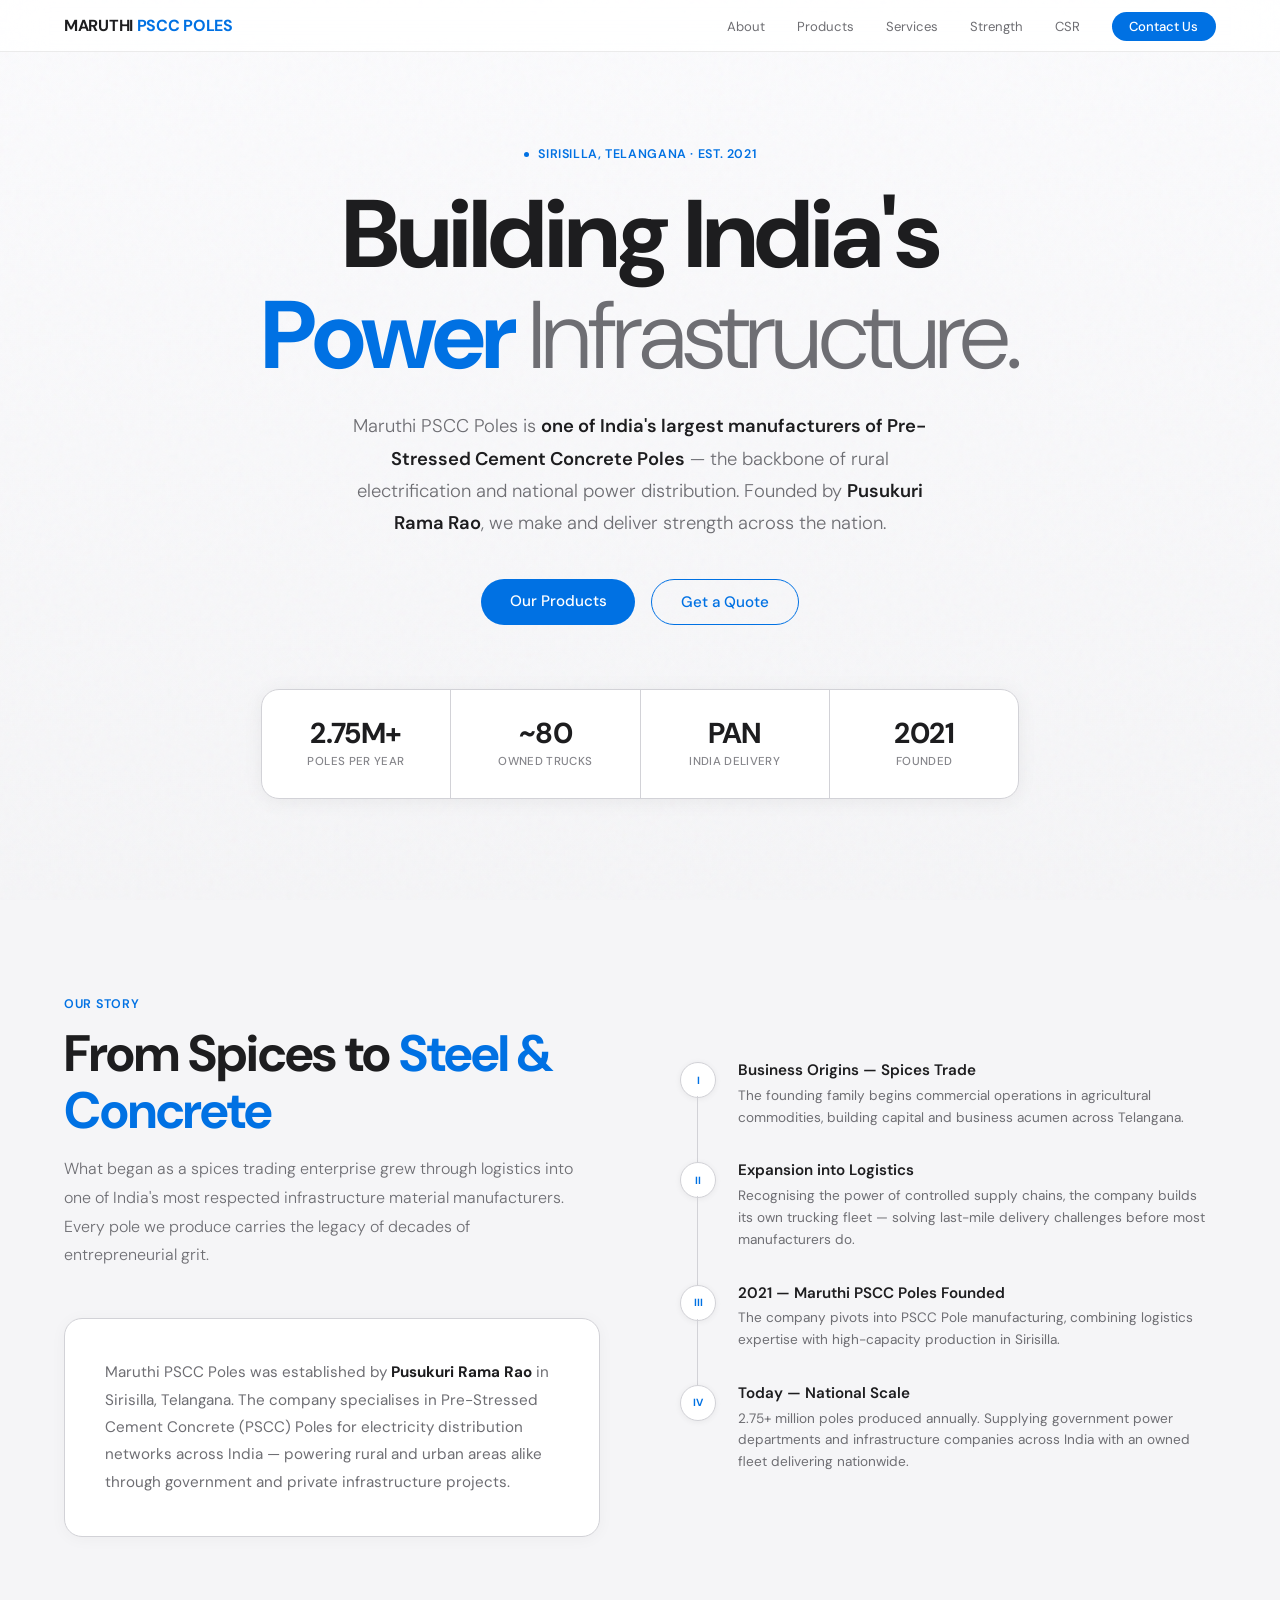
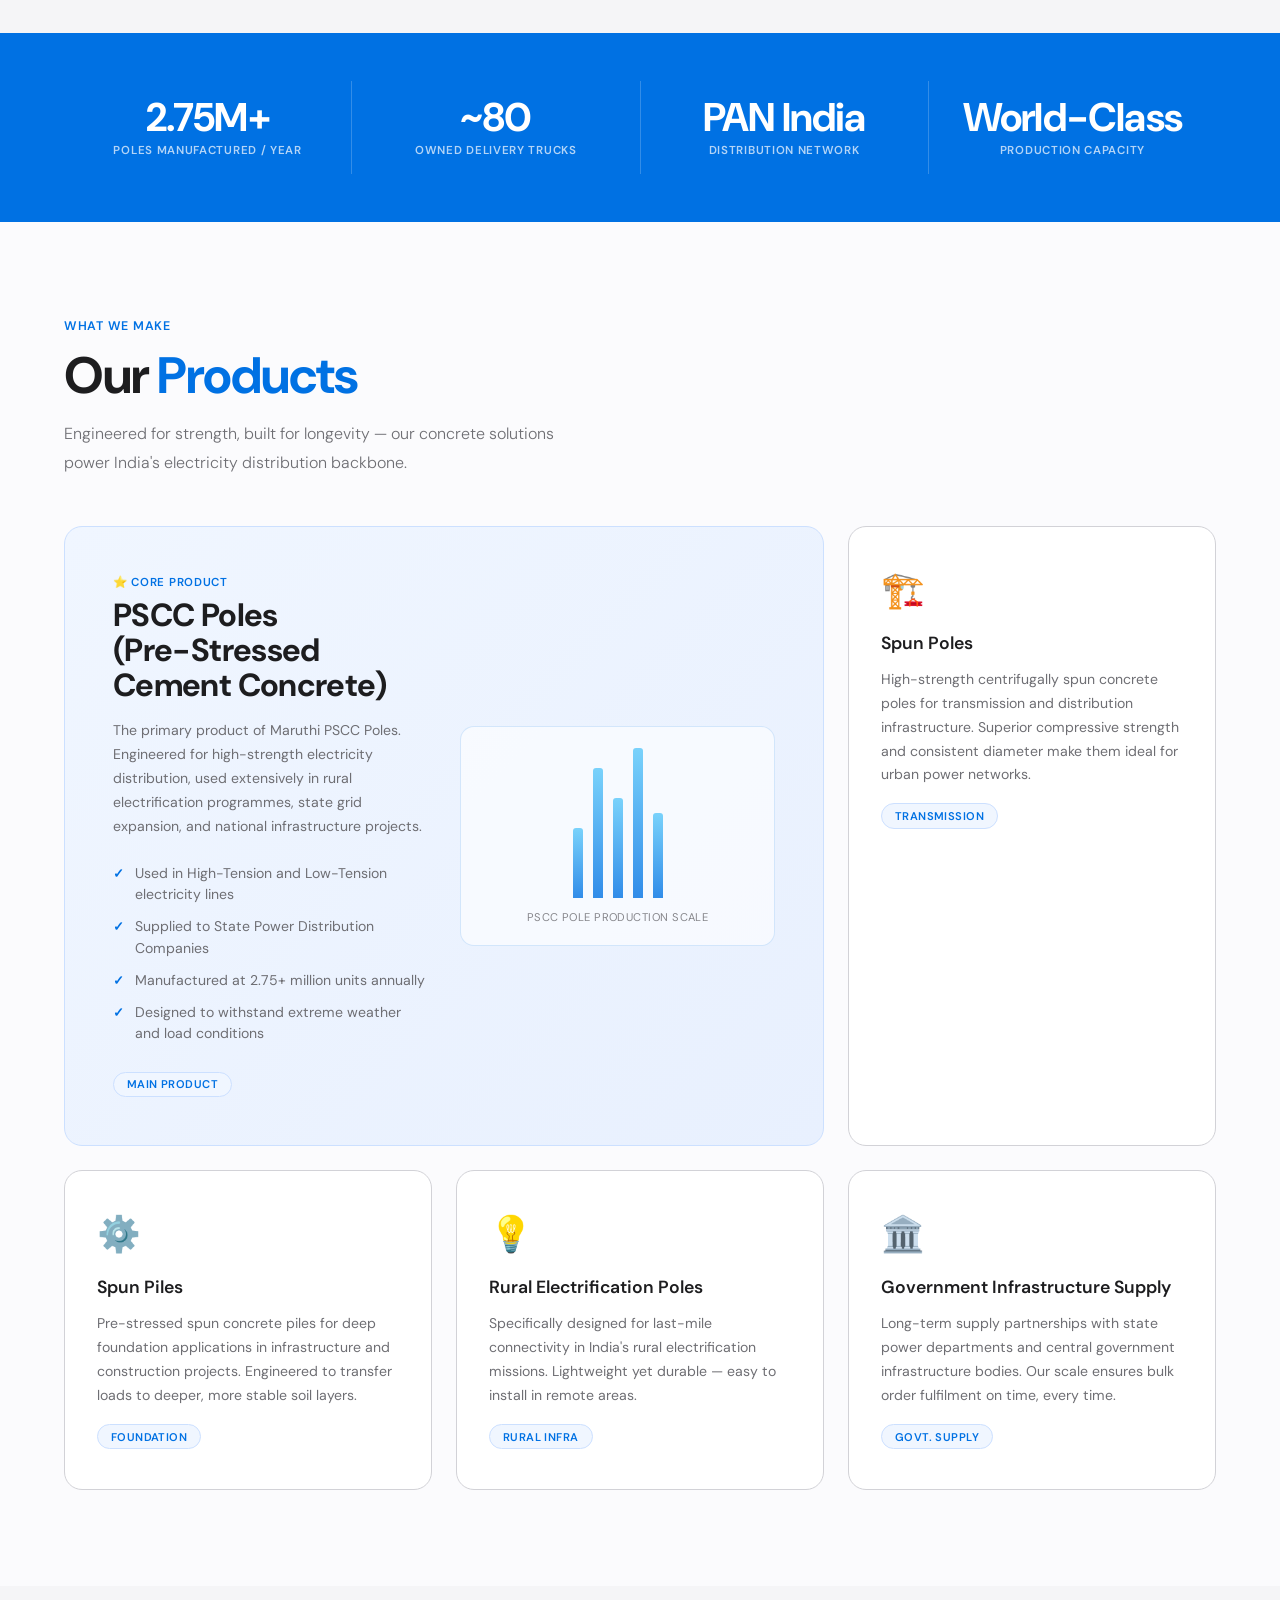
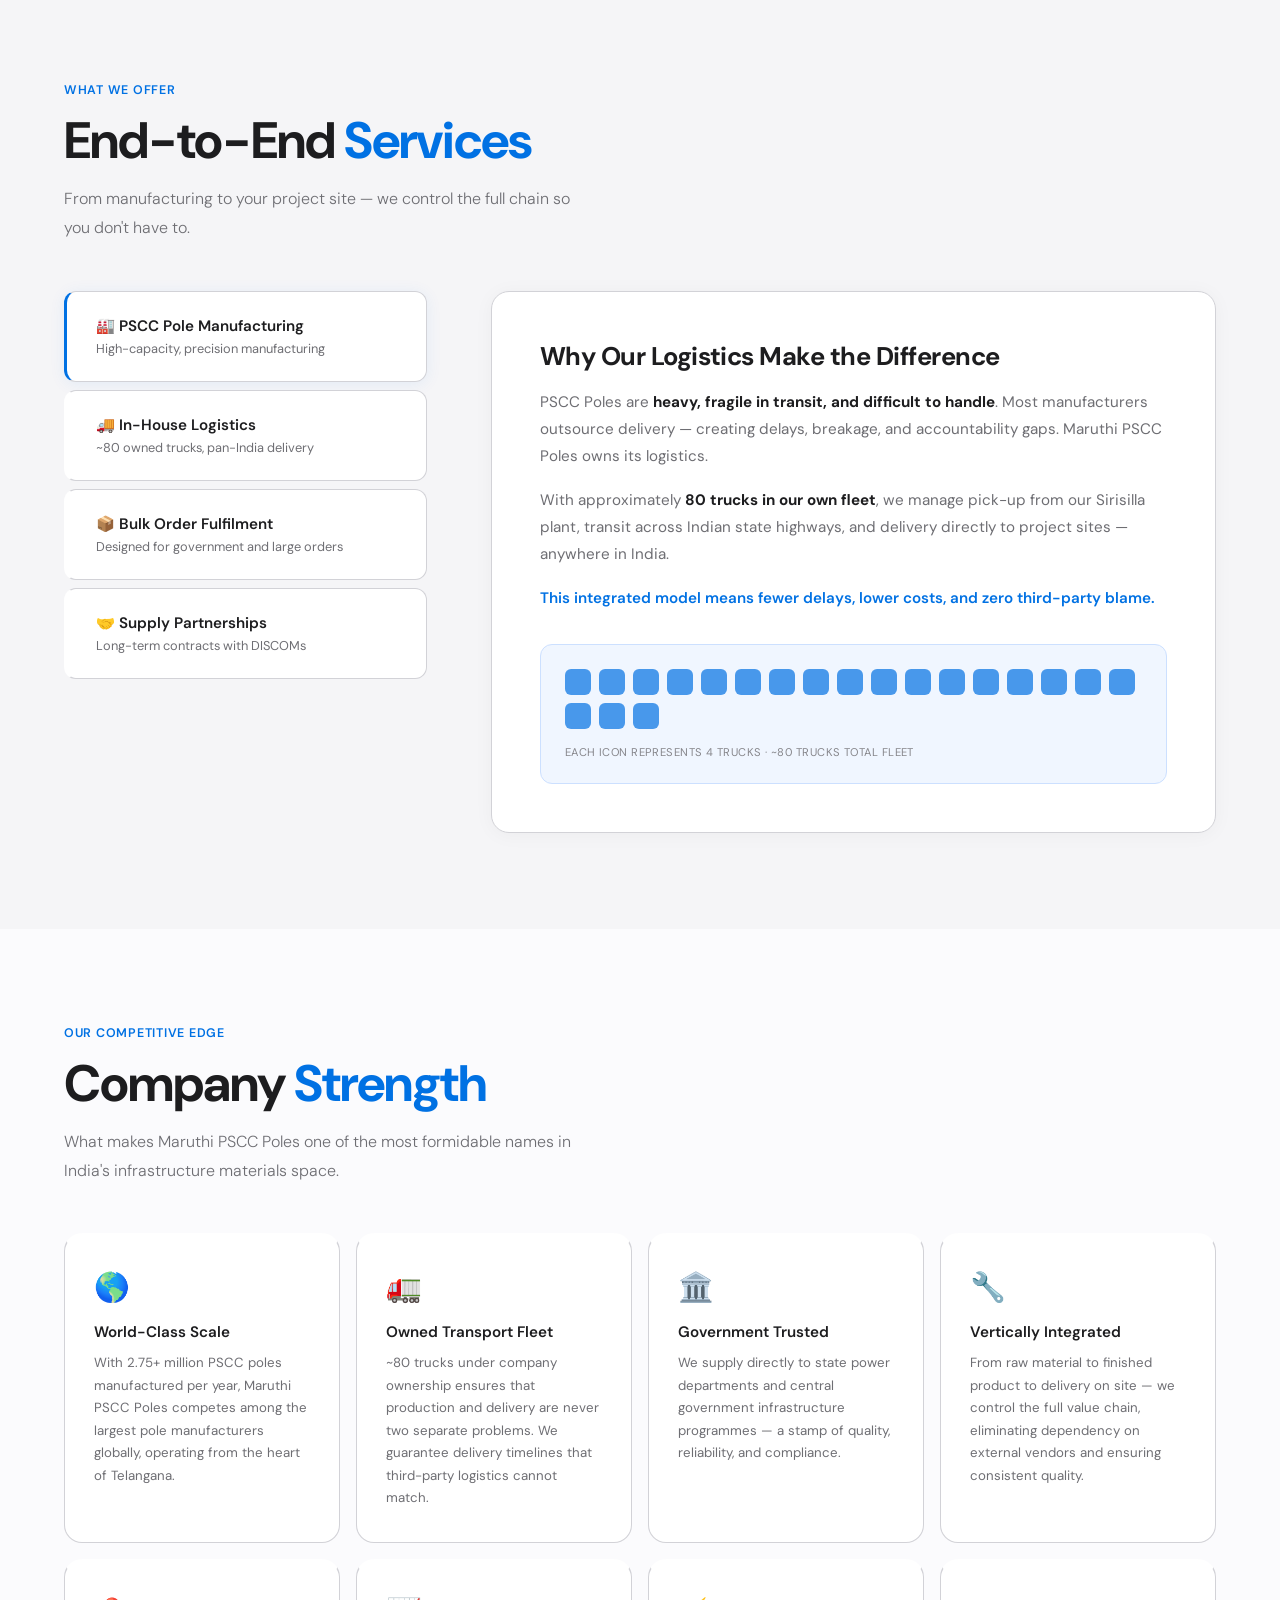
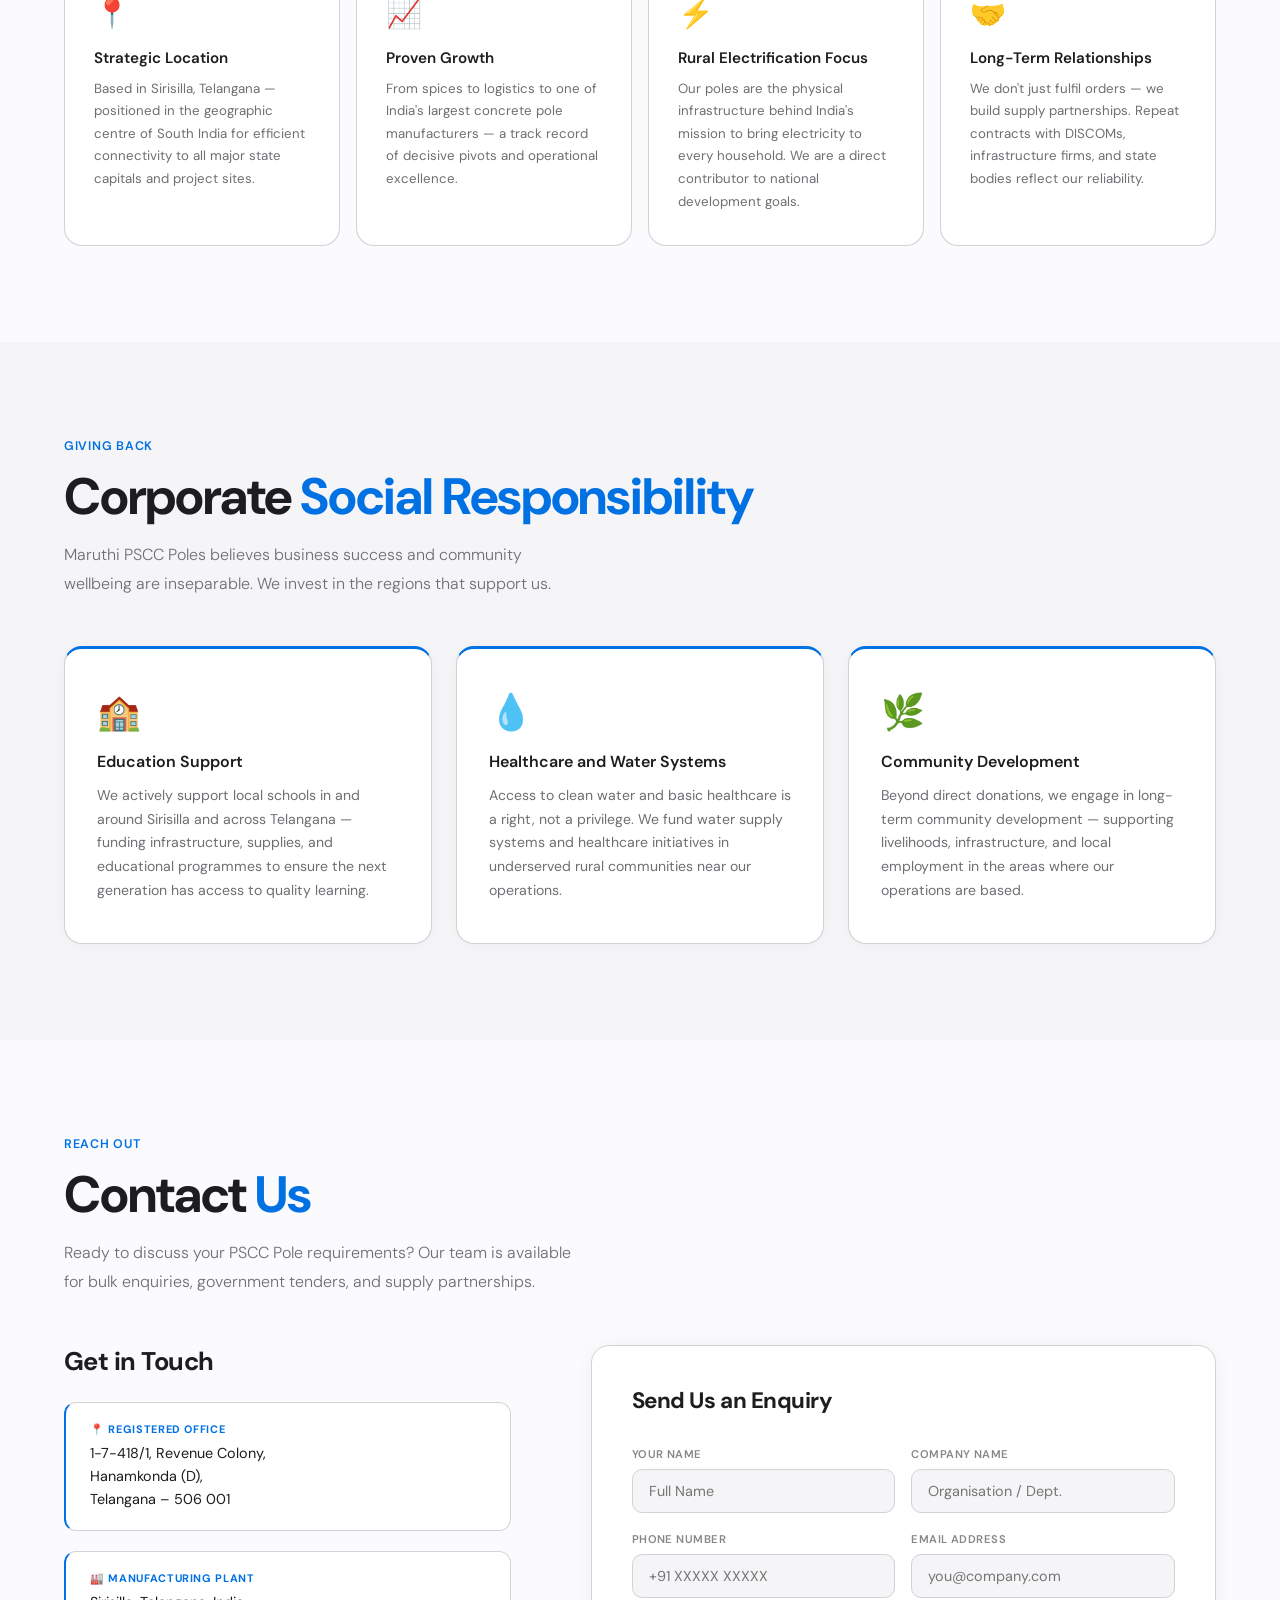
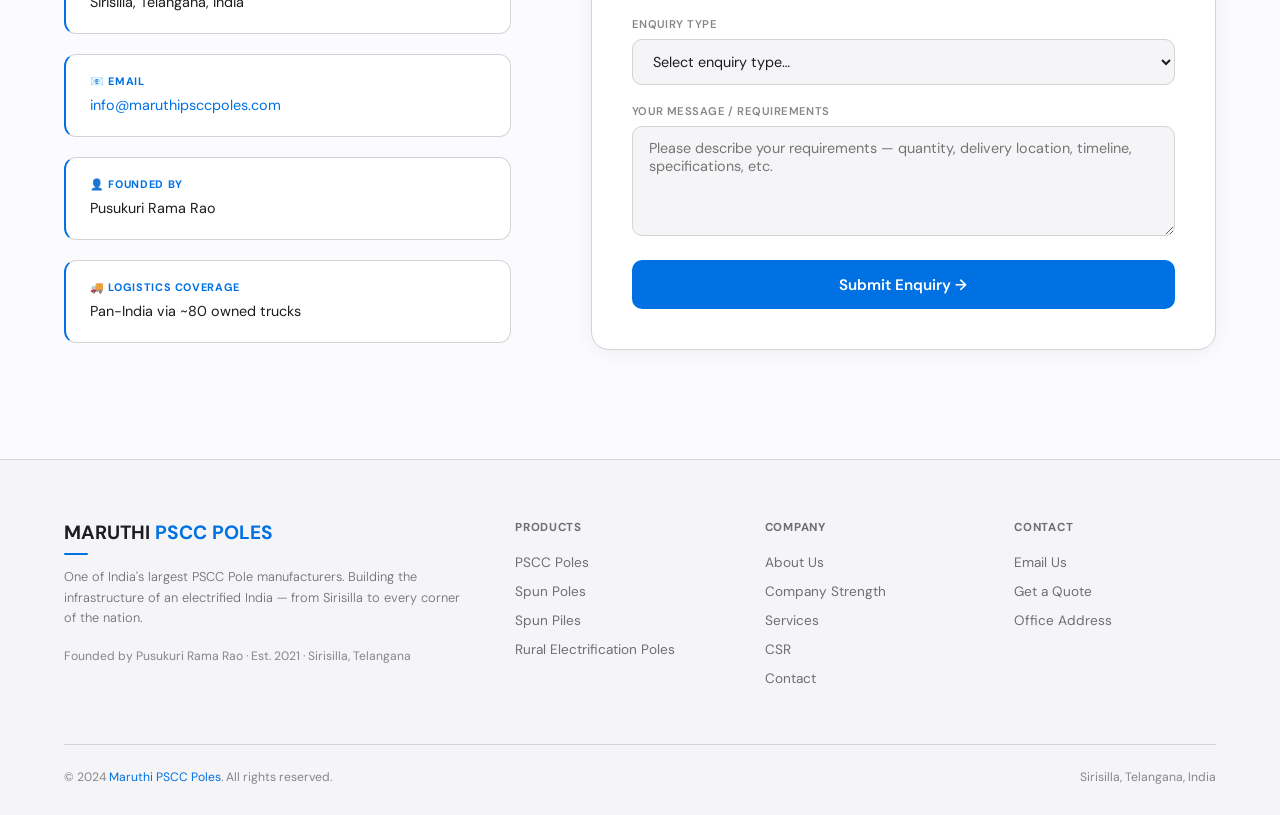
==== index.html @ 8fc7b89a "Update index.html" ====
<!DOCTYPE html>
<html lang="en">
<head>
  <meta charset="UTF-8"/>
  <meta name="viewport" content="width=device-width, initial-scale=1.0"/>
  <title>Maruthi PSCC Poles | Leading Manufacturers – Sirisilla, Telangana</title>
  <meta name="description" content="Maruthi PSCC Poles – One of India's largest PSCC Pole manufacturers. 2.75 million poles per year. Based in Sirisilla, Telangana. Founded by Pusukuri Rama Rao."/>
  <link href="https://fonts.googleapis.com/css2?family=SF+Pro+Display:wght@300;400;600;700&family=Nunito+Sans:wght@300;400;600;700;800&family=DM+Sans:wght@300;400;500;600;700&display=swap" rel="stylesheet"/>
  <style>
    *,*::before,*::after{box-sizing:border-box;margin:0;padding:0}
    html{scroll-behavior:smooth}
    :root{
      --blue:#0071e3;
      --blue-hover:#0077ed;
      --dark:#1d1d1f;
      --mid:#6e6e73;
      --light-mid:#86868b;
      --bg:#ffffff;
      --bg2:#f5f5f7;
      --bg3:#fbfbfd;
      --border:#d2d2d7;
      --accent:#0071e3;
      --accent2:#06c;
      --text:#1d1d1f;
    }

    body{font-family:'DM Sans',sans-serif;background:var(--bg);color:var(--text);overflow-x:hidden;-webkit-font-smoothing:antialiased}
    ::-webkit-scrollbar{width:4px}
    ::-webkit-scrollbar-track{background:#f5f5f7}
    ::-webkit-scrollbar-thumb{background:#c7c7cc;border-radius:2px}

    /* NAV */
    nav.main-nav{
      position:fixed;top:0;left:0;right:0;z-index:1000;
      background:rgba(255,255,255,0.85);
      backdrop-filter:saturate(180%) blur(20px);
      -webkit-backdrop-filter:saturate(180%) blur(20px);
      border-bottom:1px solid rgba(0,0,0,0.08);
      padding:0 5%;display:flex;align-items:center;justify-content:space-between;height:52px;
    }
    .nav-logo{font-family:'DM Sans',sans-serif;font-size:1rem;font-weight:700;color:var(--dark);letter-spacing:-0.3px;text-decoration:none}
    .nav-logo span{color:var(--blue)}
    .nav-links{display:flex;gap:2rem;list-style:none}
    .nav-links a{color:var(--mid);text-decoration:none;font-size:0.82rem;font-weight:400;letter-spacing:0;transition:color 0.2s}
    .nav-links a:hover{color:var(--dark)}
    .nav-cta{background:var(--blue) !important;color:#fff !important;padding:0.4rem 1.1rem;border-radius:20px;font-weight:500 !important;transition:background 0.2s !important}
    .nav-cta:hover{background:var(--blue-hover) !important}
    .hamburger{display:none;flex-direction:column;gap:5px;cursor:pointer;background:none;border:none;padding:4px}
    .hamburger span{width:20px;height:1.5px;background:var(--dark);display:block;transition:0.3s}

    /* HERO */
    #hero{
      min-height:100vh;
      background:linear-gradient(180deg,#fbfbfd 0%,#f5f5f7 100%);
      display:flex;align-items:center;justify-content:center;
      text-align:center;
      position:relative;overflow:hidden;
      padding:120px 5% 80px;
    }
    .hero-noise{
      position:absolute;inset:0;
      background-image:url("data:image/svg+xml,%3Csvg viewBox='0 0 200 200' xmlns='http://www.w3.org/2000/svg'%3E%3Cfilter id='n'%3E%3CfeTurbulence type='fractalNoise' baseFrequency='0.75' numOctaves='4' stitchTiles='stitch'/%3E%3C/filter%3E%3Crect width='100%25' height='100%25' filter='url(%23n)' opacity='0.03'/%3E%3C/svg%3E");
      pointer-events:none;
    }
    .hero-content{position:relative;max-width:860px;margin:0 auto}
    .hero-eyebrow{
      font-size:0.78rem;font-weight:600;letter-spacing:0.05em;
      text-transform:uppercase;color:var(--blue);margin-bottom:1.4rem;
      display:inline-flex;align-items:center;gap:0.6rem;
      animation:fadeUp 0.7s ease both;
    }
    .hero-eyebrow-dot{width:5px;height:5px;background:var(--blue);border-radius:50%;display:inline-block}
    .hero-title{
      font-family:'DM Sans',sans-serif;
      font-size:clamp(2.8rem,8vw,6rem);
      font-weight:700;line-height:1.05;
      color:var(--dark);
      margin-bottom:1.5rem;
      letter-spacing:-0.03em;
      animation:fadeUp 0.7s 0.1s ease both;
    }
    .hero-title em{font-style:normal;color:var(--blue)}
    .hero-title .light{font-weight:300;color:var(--mid)}
    .hero-sub{
      font-size:1.15rem;font-weight:300;color:var(--mid);
      line-height:1.75;max-width:600px;margin:0 auto 2.5rem;
      animation:fadeUp 0.7s 0.2s ease both;
    }
    .hero-sub strong{color:var(--dark);font-weight:600}
    .hero-buttons{
      display:flex;gap:1rem;flex-wrap:wrap;justify-content:center;
      animation:fadeUp 0.7s 0.3s ease both;
    }
    .btn-primary{
      background:var(--blue);color:#fff;padding:0.75rem 1.8rem;
      font-family:'DM Sans',sans-serif;font-size:0.95rem;font-weight:500;
      text-decoration:none;border:none;cursor:pointer;
      border-radius:980px;transition:background 0.2s,transform 0.2s;
      display:inline-block;
    }
    .btn-primary:hover{background:var(--blue-hover);transform:translateY(-1px)}
    .btn-outline{
      background:transparent;color:var(--blue);padding:0.75rem 1.8rem;
      font-family:'DM Sans',sans-serif;font-size:0.95rem;font-weight:500;
      text-decoration:none;border:1px solid var(--blue);cursor:pointer;
      border-radius:980px;transition:all 0.2s;display:inline-block;
    }
    .btn-outline:hover{background:var(--blue);color:#fff;transform:translateY(-1px)}

    .hero-stats{
      margin-top:4rem;display:flex;gap:0;flex-wrap:wrap;justify-content:center;
      background:#fff;border:1px solid var(--border);border-radius:18px;
      overflow:hidden;
      animation:fadeUp 0.7s 0.4s ease both;
      box-shadow:0 2px 20px rgba(0,0,0,0.06);
    }
    .stat-item{flex:1;min-width:130px;padding:1.8rem 1.5rem;text-align:center;border-right:1px solid var(--border)}
    .stat-item:last-child{border-right:none}
    .stat-num{font-family:'DM Sans',sans-serif;font-size:1.8rem;font-weight:700;color:var(--dark);line-height:1;letter-spacing:-0.02em}
    .stat-label{font-size:0.72rem;font-weight:500;letter-spacing:0.03em;text-transform:uppercase;color:var(--light-mid);margin-top:0.4rem}
    @keyframes fadeUp{from{opacity:0;transform:translateY(24px)}to{opacity:1;transform:translateY(0)}}

    /* SECTIONS */
    .site-section{padding:96px 5%}
    .section-eyebrow{
      font-size:0.78rem;font-weight:600;letter-spacing:0.06em;
      text-transform:uppercase;color:var(--blue);margin-bottom:0.9rem;
    }
    .section-title{
      font-family:'DM Sans',sans-serif;
      font-size:clamp(2rem,4.5vw,3.2rem);
      font-weight:700;color:var(--dark);line-height:1.1;
      margin-bottom:1rem;letter-spacing:-0.02em;
    }
    .section-title span{color:var(--blue)}
    .section-desc{font-size:1rem;color:var(--mid);font-weight:300;line-height:1.8;max-width:520px;margin-bottom:3rem}

    /* ABOUT */
    #about{background:var(--bg2)}
    .about-inner{display:grid;grid-template-columns:1fr 1fr;gap:5rem;align-items:center}
    .about-card{
      background:#fff;border:1px solid var(--border);
      padding:2.5rem;border-radius:18px;
      box-shadow:0 2px 16px rgba(0,0,0,0.04);
    }
    .about-card p{font-size:0.95rem;line-height:1.8;color:var(--mid)}
    .about-card p strong{color:var(--dark)}
    .timeline{margin-top:2rem}
    .timeline-item{display:flex;gap:1.4rem;margin-bottom:2rem;position:relative}
    .timeline-item:not(:last-child)::after{
      content:'';position:absolute;left:17px;top:36px;
      width:1px;height:calc(100% + 0.5rem);
      background:var(--border);
    }
    .tl-dot{
      width:36px;height:36px;min-width:36px;
      background:#fff;border:1.5px solid var(--border);
      border-radius:50%;display:flex;align-items:center;justify-content:center;
      font-size:0.65rem;font-weight:700;color:var(--blue);margin-top:2px;
      box-shadow:0 1px 6px rgba(0,0,0,0.06);
    }
    .tl-content h4{font-size:0.95rem;font-weight:600;color:var(--dark);margin-bottom:0.3rem}
    .tl-content p{font-size:0.85rem;color:var(--mid);line-height:1.6}

    /* SCALE STRIP */
    .scale-strip{
      background:var(--blue);padding:48px 5%;
      display:flex;flex-wrap:wrap;
    }
    .scale-item{flex:1;text-align:center;padding:1rem;border-right:1px solid rgba(255,255,255,0.2);min-width:150px}
    .scale-item:last-child{border-right:none}
    .scale-num{font-family:'DM Sans',sans-serif;font-size:2.5rem;font-weight:700;color:#fff;line-height:1;letter-spacing:-0.02em}
    .scale-label{font-size:0.72rem;font-weight:600;letter-spacing:0.06em;text-transform:uppercase;color:rgba(255,255,255,0.7);margin-top:0.35rem}

    /* PRODUCTS */
    #products{background:var(--bg3)}
    .products-grid{
      display:grid;grid-template-columns:repeat(3,1fr);
      gap:1.5rem;
    }
    .product-card{
      background:#fff;padding:2.5rem 2rem;
      border:1px solid var(--border);border-radius:18px;
      transition:box-shadow 0.3s,transform 0.3s;
      position:relative;overflow:hidden;
    }
    .product-card:hover{
      box-shadow:0 8px 40px rgba(0,0,0,0.1);
      transform:translateY(-3px);
    }
    .product-icon{font-size:2.2rem;margin-bottom:1.2rem}
    .product-card h3{
      font-size:1.1rem;font-weight:600;color:var(--dark);
      margin-bottom:0.8rem;line-height:1.3;
    }
    .product-card p{font-size:0.88rem;color:var(--mid);line-height:1.7}
    .product-tag{
      display:inline-block;margin-top:1rem;
      background:#f0f6ff;color:var(--blue);
      font-size:0.7rem;font-weight:600;letter-spacing:0.04em;
      text-transform:uppercase;padding:0.3rem 0.8rem;
      border-radius:20px;border:1px solid #cce0ff;
    }
    .product-featured{
      grid-column:span 2;
      background:linear-gradient(135deg,#f0f6ff 0%,#e8f0fe 100%);
      border:1px solid #cce0ff;
      display:grid;grid-template-columns:1fr 1fr;
      gap:2rem;align-items:center;padding:3rem;
      border-radius:18px;
    }
    .product-featured-label{
      font-size:0.72rem;font-weight:600;letter-spacing:0.06em;
      color:var(--blue);text-transform:uppercase;margin-bottom:0.5rem;
    }
    .product-featured h3{
      font-family:'DM Sans',sans-serif;font-size:2rem;font-weight:700;
      color:var(--dark);line-height:1.1;margin-bottom:1rem;letter-spacing:-0.02em;
    }
    .product-specs{list-style:none;margin-top:1.5rem}
    .product-specs li{
      display:flex;align-items:flex-start;gap:0.7rem;
      font-size:0.88rem;color:var(--mid);margin-bottom:0.7rem;line-height:1.5;
    }
    .product-specs li::before{
      content:'✓';color:var(--blue);font-size:0.8rem;
      font-weight:700;margin-top:1px;flex-shrink:0;
    }
    .featured-visual{
      background:rgba(255,255,255,0.6);
      border:1px solid rgba(0,113,227,0.15);
      border-radius:14px;
      height:220px;
      display:flex;flex-direction:column;
      align-items:center;justify-content:center;gap:0.8rem;
    }
    .pole-visual{display:flex;gap:10px;align-items:flex-end}
    .pole-bar{
      background:linear-gradient(to top,var(--blue),#5ac8fa);
      width:10px;border-radius:3px 3px 0 0;opacity:0.8;
    }
    .pole-bar:nth-child(1){height:70px}
    .pole-bar:nth-child(2){height:130px}
    .pole-bar:nth-child(3){height:100px}
    .pole-bar:nth-child(4){height:150px}
    .pole-bar:nth-child(5){height:85px}
    .featured-visual span{font-size:0.7rem;color:var(--light-mid);letter-spacing:0.04em;text-transform:uppercase}

    /* SERVICES */
    #services{background:var(--bg2)}
    .services-layout{display:grid;grid-template-columns:1fr 2fr;gap:4rem;align-items:start}
    .services-list{display:flex;flex-direction:column;gap:0.5rem}
    .service-item{
      background:#fff;padding:1.5rem 1.8rem;
      border:1px solid var(--border);border-radius:12px;
      border-left:3px solid transparent;transition:all 0.2s;cursor:default;
    }
    .service-item:hover,.service-item.active-svc{
      border-left-color:var(--blue);
      box-shadow:0 2px 16px rgba(0,113,227,0.08);
    }
    .service-item h4{font-size:0.95rem;font-weight:600;color:var(--dark);margin-bottom:0.25rem}
    .service-item p{font-size:0.8rem;color:var(--mid)}
    .service-detail{
      background:#fff;padding:3rem;
      border:1px solid var(--border);border-radius:18px;
      box-shadow:0 2px 20px rgba(0,0,0,0.04);
    }
    .service-detail h3{
      font-family:'DM Sans',sans-serif;font-size:1.6rem;font-weight:700;
      color:var(--dark);margin-bottom:1rem;letter-spacing:-0.02em;
    }
    .service-detail p{color:var(--mid);line-height:1.8;margin-bottom:1rem;font-size:0.95rem}
    .service-detail p strong{color:var(--dark)}
    .service-detail .highlight{color:var(--blue);font-weight:600}
    .trucks-visual{
      margin-top:2rem;
      background:#f0f6ff;
      border:1px solid #cce0ff;border-radius:12px;
      padding:1.5rem;display:flex;flex-wrap:wrap;gap:8px;
    }
    .truck-dot{
      width:26px;height:26px;
      background:var(--blue);border-radius:6px;opacity:0.7;
    }
    .trucks-caption{
      width:100%;font-size:0.7rem;color:var(--light-mid);
      letter-spacing:0.04em;text-transform:uppercase;margin-top:0.5rem;
    }

    /* STRENGTH */
    #strength{background:var(--bg3)}
    .strength-grid{display:grid;grid-template-columns:repeat(4,1fr);gap:1rem}
    .strength-card{
      background:#fff;padding:2rem 1.8rem;
      border:1px solid var(--border);border-radius:18px;
      border-top:3px solid transparent;
      transition:border-top-color 0.3s,box-shadow 0.3s,transform 0.3s;
    }
    .strength-card:hover{
      border-top-color:var(--blue);
      box-shadow:0 6px 30px rgba(0,0,0,0.08);
      transform:translateY(-3px);
    }
    .strength-card .s-icon{font-size:1.8rem;margin-bottom:1rem}
    .strength-card h4{font-size:0.95rem;font-weight:600;color:var(--dark);margin-bottom:0.6rem}
    .strength-card p{font-size:0.83rem;color:var(--mid);line-height:1.7}

    /* CSR */
    #csr{background:var(--bg2)}
    .csr-grid{display:grid;grid-template-columns:repeat(3,1fr);gap:1.5rem;margin-top:1rem}
    .csr-card{
      background:#fff;padding:2.5rem 2rem;
      border:1px solid var(--border);border-radius:18px;
      border-top:3px solid var(--blue);
      box-shadow:0 1px 12px rgba(0,0,0,0.04);
    }
    .csr-icon{font-size:2.2rem;margin-bottom:1rem}
    .csr-card h4{font-size:1rem;font-weight:600;color:var(--dark);margin-bottom:0.7rem}
    .csr-card p{font-size:0.88rem;color:var(--mid);line-height:1.7}

    /* CONTACT */
    #contact{background:var(--bg3)}
    .contact-inner{display:grid;grid-template-columns:1fr 1.4fr;gap:5rem;align-items:start}
    .contact-info h3{
      font-family:'DM Sans',sans-serif;font-size:1.6rem;font-weight:700;
      color:var(--dark);margin-bottom:1.5rem;letter-spacing:-0.02em;
    }
    .contact-block{
      margin-bottom:1.2rem;padding:1.2rem 1.5rem;
      background:#fff;border:1px solid var(--border);border-radius:12px;
      border-left:2px solid var(--blue);
    }
    .contact-block label{
      font-size:0.68rem;font-weight:700;letter-spacing:0.06em;
      text-transform:uppercase;color:var(--blue);display:block;margin-bottom:0.4rem;
    }
    .contact-block p{font-size:0.9rem;color:var(--dark);line-height:1.6}
    .contact-block a{color:var(--blue);text-decoration:none}
    .contact-block a:hover{text-decoration:underline}
    .contact-form{
      background:#fff;padding:2.5rem;
      border:1px solid var(--border);border-radius:18px;
      box-shadow:0 2px 20px rgba(0,0,0,0.05);
    }
    .contact-form h3{
      font-family:'DM Sans',sans-serif;font-size:1.4rem;font-weight:700;
      color:var(--dark);margin-bottom:2rem;letter-spacing:-0.02em;
    }
    .form-group{margin-bottom:1.2rem}
    .form-group label{
      display:block;font-size:0.7rem;font-weight:600;
      letter-spacing:0.04em;text-transform:uppercase;
      color:var(--light-mid);margin-bottom:0.5rem;
    }
    .form-group input,.form-group textarea,.form-group select{
      width:100%;background:#f5f5f7;border:1px solid var(--border);
      color:var(--dark);padding:0.75rem 1rem;
      font-family:'DM Sans',sans-serif;font-size:0.9rem;
      outline:none;transition:border-color 0.2s,box-shadow 0.2s;
      border-radius:10px;
    }
    .form-group input:focus,.form-group textarea:focus,.form-group select:focus{
      border-color:var(--blue);
      box-shadow:0 0 0 3px rgba(0,113,227,0.12);
      background:#fff;
    }
    .form-group textarea{resize:vertical;min-height:110px}
    .form-group select{cursor:pointer}
    .form-row{display:grid;grid-template-columns:1fr 1fr;gap:1rem}
    .btn-submit{
      width:100%;background:var(--blue);color:#fff;padding:0.9rem;
      font-family:'DM Sans',sans-serif;font-size:0.95rem;font-weight:600;
      letter-spacing:0;border:none;cursor:pointer;
      transition:background 0.2s,transform 0.1s;border-radius:10px;
    }
    .btn-submit:hover{background:var(--blue-hover);transform:translateY(-1px)}

    /* FOOTER */
    footer.site-footer{
      background:var(--bg2);
      border-top:1px solid var(--border);
      padding:60px 5% 30px;
    }
    .footer-grid{display:grid;grid-template-columns:2fr 1fr 1fr 1fr;gap:3rem;margin-bottom:3rem}
    .footer-logo{font-family:'DM Sans',sans-serif;font-size:1.2rem;font-weight:700;color:var(--dark);margin-bottom:0.5rem}
    .footer-logo span{color:var(--blue)}
    .footer-tagline{font-size:0.8rem;font-weight:300;color:var(--mid);line-height:1.6;margin-bottom:1.2rem}
    .footer-divider{width:24px;height:2px;background:var(--blue);margin-bottom:0.8rem;border-radius:2px}
    .footer-col h5{
      font-size:0.72rem;font-weight:700;letter-spacing:0.06em;
      text-transform:uppercase;color:var(--mid);margin-bottom:1rem;
    }
    .footer-col ul{list-style:none}
    .footer-col ul li{margin-bottom:0.5rem}
    .footer-col ul li a{font-size:0.85rem;color:var(--mid);text-decoration:none;transition:color 0.2s}
    .footer-col ul li a:hover{color:var(--blue)}
    .footer-bottom{
      border-top:1px solid var(--border);padding-top:1.5rem;
      display:flex;justify-content:space-between;align-items:center;flex-wrap:wrap;gap:1rem;
    }
    .footer-bottom p{font-size:0.76rem;color:var(--light-mid)}
    .footer-bottom span{color:var(--blue)}

    /* RESPONSIVE */
    @media(max-width:900px){
      .nav-links{
        display:none;position:fixed;top:52px;left:0;right:0;
        background:rgba(255,255,255,0.97);backdrop-filter:blur(20px);
        flex-direction:column;padding:2rem 5%;gap:1.5rem;
        border-bottom:1px solid var(--border);
      }
      .nav-links.open{display:flex}
      .hamburger{display:flex}
      .about-inner,.services-layout,.contact-inner,.footer-grid{grid-template-columns:1fr;gap:2rem}
      .product-featured{grid-column:span 1;grid-template-columns:1fr}
      .products-grid{grid-template-columns:1fr}
      .strength-grid{grid-template-columns:1fr 1fr}
      .csr-grid{grid-template-columns:1fr}
      .hero-stats{flex-direction:row}
      .form-row{grid-template-columns:1fr}
    }
    @media(max-width:600px){
      .strength-grid{grid-template-columns:1fr}
      .site-section{padding:60px 5%}
      .stat-item{min-width:100px}
    }
  </style>
</head>

<body>

  <!-- NAVIGATION -->
  <nav class="main-nav">
    <a class="nav-logo" href="#hero">MARUTHI <span>PSCC POLES</span></a>
    <ul class="nav-links" id="navLinks">
      <li><a href="#about">About</a></li>
      <li><a href="#products">Products</a></li>
      <li><a href="#services">Services</a></li>
      <li><a href="#strength">Strength</a></li>
      <li><a href="#csr">CSR</a></li>
      <li><a href="#contact" class="nav-cta">Contact Us</a></li>
    </ul>
    <button class="hamburger" onclick="document.getElementById('navLinks').classList.toggle('open')" aria-label="Toggle menu">
      <span></span><span></span><span></span>
    </button>
  </nav>

  <!-- HERO -->
  <section id="hero">
    <div class="hero-noise"></div>
    <div class="hero-content">
      <div class="hero-eyebrow">
        <span class="hero-eyebrow-dot"></span>
        Sirisilla, Telangana · Est. 2021
      </div>
      <h1 class="hero-title">
        Building India's<br/>
        <em>Power</em> <span class="light">Infrastructure.</span>
      </h1>
      <p class="hero-sub">
        Maruthi PSCC Poles is <strong>one of India's largest manufacturers of Pre-Stressed Cement Concrete Poles</strong> — the backbone of rural electrification and national power distribution. Founded by <strong>Pusukuri Rama Rao</strong>, we make and deliver strength across the nation.
      </p>
      <div class="hero-buttons">
        <a class="btn-primary" href="#products">Our Products</a>
        <a class="btn-outline" href="#contact">Get a Quote</a>
      </div>
      <div class="hero-stats">
        <div class="stat-item">
          <div class="stat-num">2.75M+</div>
          <div class="stat-label">Poles per Year</div>
        </div>
        <div class="stat-item">
          <div class="stat-num">~80</div>
          <div class="stat-label">Owned Trucks</div>
        </div>
        <div class="stat-item">
          <div class="stat-num">PAN</div>
          <div class="stat-label">India Delivery</div>
        </div>
        <div class="stat-item">
          <div class="stat-num">2021</div>
          <div class="stat-label">Founded</div>
        </div>
      </div>
    </div>
  </section>

  <!-- ABOUT -->
  <section class="site-section" id="about">
    <div class="about-inner">
      <div>
        <div class="section-eyebrow">Our Story</div>
        <h2 class="section-title">From Spices to <span>Steel &amp; Concrete</span></h2>
        <p class="section-desc">What began as a spices trading enterprise grew through logistics into one of India's most respected infrastructure material manufacturers. Every pole we produce carries the legacy of decades of entrepreneurial grit.</p>
        <div class="about-card">
          <p>Maruthi PSCC Poles was established by <strong>Pusukuri Rama Rao</strong> in Sirisilla, Telangana. The company specialises in Pre-Stressed Cement Concrete (PSCC) Poles for electricity distribution networks across India — powering rural and urban areas alike through government and private infrastructure projects.</p>
        </div>
      </div>
      <div>
        <div class="timeline">
          <div class="timeline-item">
            <div class="tl-dot">I</div>
            <div class="tl-content">
              <h4>Business Origins — Spices Trade</h4>
              <p>The founding family begins commercial operations in agricultural commodities, building capital and business acumen across Telangana.</p>
            </div>
          </div>
          <div class="timeline-item">
            <div class="tl-dot">II</div>
            <div class="tl-content">
              <h4>Expansion into Logistics</h4>
              <p>Recognising the power of controlled supply chains, the company builds its own trucking fleet — solving last-mile delivery challenges before most manufacturers do.</p>
            </div>
          </div>
          <div class="timeline-item">
            <div class="tl-dot">III</div>
            <div class="tl-content">
              <h4>2021 — Maruthi PSCC Poles Founded</h4>
              <p>The company pivots into PSCC Pole manufacturing, combining logistics expertise with high-capacity production in Sirisilla.</p>
            </div>
          </div>
          <div class="timeline-item">
            <div class="tl-dot">IV</div>
            <div class="tl-content">
              <h4>Today — National Scale</h4>
              <p>2.75+ million poles produced annually. Supplying government power departments and infrastructure companies across India with an owned fleet delivering nationwide.</p>
            </div>
          </div>
        </div>
      </div>
    </div>
  </section>

  <!-- SCALE STRIP -->
  <div class="scale-strip">
    <div class="scale-item">
      <div class="scale-num">2.75M+</div>
      <div class="scale-label">Poles Manufactured / Year</div>
    </div>
    <div class="scale-item">
      <div class="scale-num">~80</div>
      <div class="scale-label">Owned Delivery Trucks</div>
    </div>
    <div class="scale-item">
      <div class="scale-num">PAN India</div>
      <div class="scale-label">Distribution Network</div>
    </div>
    <div class="scale-item">
      <div class="scale-num">World-Class</div>
      <div class="scale-label">Production Capacity</div>
    </div>
  </div>

  <!-- PRODUCTS -->
  <section class="site-section" id="products">
    <div class="section-eyebrow">What We Make</div>
    <h2 class="section-title">Our <span>Products</span></h2>
    <p class="section-desc">Engineered for strength, built for longevity — our concrete solutions power India's electricity distribution backbone.</p>
    <div class="products-grid">
      <div class="product-card product-featured">
        <div>
          <div class="product-featured-label">⭐ Core Product</div>
          <h3>PSCC Poles<br/>(Pre-Stressed Cement Concrete)</h3>
          <p>The primary product of Maruthi PSCC Poles. Engineered for high-strength electricity distribution, used extensively in rural electrification programmes, state grid expansion, and national infrastructure projects.</p>
          <ul class="product-specs">
            <li>Used in High-Tension and Low-Tension electricity lines</li>
            <li>Supplied to State Power Distribution Companies</li>
            <li>Manufactured at 2.75+ million units annually</li>
            <li>Designed to withstand extreme weather and load conditions</li>
          </ul>
          <span class="product-tag">Main Product</span>
        </div>
        <div class="featured-visual">
          <div class="pole-visual">
            <div class="pole-bar"></div>
            <div class="pole-bar"></div>
            <div class="pole-bar"></div>
            <div class="pole-bar"></div>
            <div class="pole-bar"></div>
          </div>
          <span>PSCC Pole Production Scale</span>
        </div>
      </div>
      <div class="product-card">
        <div class="product-icon">🏗️</div>
        <h3>Spun Poles</h3>
        <p>High-strength centrifugally spun concrete poles for transmission and distribution infrastructure. Superior compressive strength and consistent diameter make them ideal for urban power networks.</p>
        <span class="product-tag">Transmission</span>
      </div>
      <div class="product-card">
        <div class="product-icon">⚙️</div>
        <h3>Spun Piles</h3>
        <p>Pre-stressed spun concrete piles for deep foundation applications in infrastructure and construction projects. Engineered to transfer loads to deeper, more stable soil layers.</p>
        <span class="product-tag">Foundation</span>
      </div>
      <div class="product-card">
        <div class="product-icon">💡</div>
        <h3>Rural Electrification Poles</h3>
        <p>Specifically designed for last-mile connectivity in India's rural electrification missions. Lightweight yet durable — easy to install in remote areas.</p>
        <span class="product-tag">Rural Infra</span>
      </div>
      <div class="product-card">
        <div class="product-icon">🏛️</div>
        <h3>Government Infrastructure Supply</h3>
        <p>Long-term supply partnerships with state power departments and central government infrastructure bodies. Our scale ensures bulk order fulfilment on time, every time.</p>
        <span class="product-tag">Govt. Supply</span>
      </div>
    </div>
  </section>

  <!-- SERVICES -->
  <section class="site-section" id="services">
    <div class="section-eyebrow">What We Offer</div>
    <h2 class="section-title">End-to-End <span>Services</span></h2>
    <p class="section-desc">From manufacturing to your project site — we control the full chain so you don't have to.</p>
    <div class="services-layout">
      <div class="services-list">
        <div class="service-item active-svc">
          <h4>🏭 PSCC Pole Manufacturing</h4>
          <p>High-capacity, precision manufacturing</p>
        </div>
        <div class="service-item">
          <h4>🚚 In-House Logistics</h4>
          <p>~80 owned trucks, pan-India delivery</p>
        </div>
        <div class="service-item">
          <h4>📦 Bulk Order Fulfilment</h4>
          <p>Designed for government and large orders</p>
        </div>
        <div class="service-item">
          <h4>🤝 Supply Partnerships</h4>
          <p>Long-term contracts with DISCOMs</p>
        </div>
      </div>
      <div class="service-detail">
        <h3>Why Our Logistics Make the Difference</h3>
        <p>PSCC Poles are <strong>heavy, fragile in transit, and difficult to handle</strong>. Most manufacturers outsource delivery — creating delays, breakage, and accountability gaps. Maruthi PSCC Poles owns its logistics.</p>
        <p>With approximately <strong>80 trucks in our own fleet</strong>, we manage pick-up from our Sirisilla plant, transit across Indian state highways, and delivery directly to project sites — anywhere in India.</p>
        <p class="highlight">This integrated model means fewer delays, lower costs, and zero third-party blame.</p>
        <div class="trucks-visual">
          <div class="truck-dot"></div><div class="truck-dot"></div><div class="truck-dot"></div><div class="truck-dot"></div>
          <div class="truck-dot"></div><div class="truck-dot"></div><div class="truck-dot"></div><div class="truck-dot"></div>
          <div class="truck-dot"></div><div class="truck-dot"></div><div class="truck-dot"></div><div class="truck-dot"></div>
          <div class="truck-dot"></div><div class="truck-dot"></div><div class="truck-dot"></div><div class="truck-dot"></div>
          <div class="truck-dot"></div><div class="truck-dot"></div><div class="truck-dot"></div><div class="truck-dot"></div>
          <div class="trucks-caption">Each icon represents 4 trucks · ~80 trucks total fleet</div>
        </div>
      </div>
    </div>
  </section>

  <!-- STRENGTH -->
  <section class="site-section" id="strength">
    <div class="section-eyebrow">Our Competitive Edge</div>
    <h2 class="section-title">Company <span>Strength</span></h2>
    <p class="section-desc">What makes Maruthi PSCC Poles one of the most formidable names in India's infrastructure materials space.</p>
    <div class="strength-grid">
      <div class="strength-card">
        <div class="s-icon">🌎</div>
        <h4>World-Class Scale</h4>
        <p>With 2.75+ million PSCC poles manufactured per year, Maruthi PSCC Poles competes among the largest pole manufacturers globally, operating from the heart of Telangana.</p>
      </div>
      <div class="strength-card">
        <div class="s-icon">🚛</div>
        <h4>Owned Transport Fleet</h4>
        <p>~80 trucks under company ownership ensures that production and delivery are never two separate problems. We guarantee delivery timelines that third-party logistics cannot match.</p>
      </div>
      <div class="strength-card">
        <div class="s-icon">🏛️</div>
        <h4>Government Trusted</h4>
        <p>We supply directly to state power departments and central government infrastructure programmes — a stamp of quality, reliability, and compliance.</p>
      </div>
      <div class="strength-card">
        <div class="s-icon">🔧</div>
        <h4>Vertically Integrated</h4>
        <p>From raw material to finished product to delivery on site — we control the full value chain, eliminating dependency on external vendors and ensuring consistent quality.</p>
      </div>
      <div class="strength-card">
        <div class="s-icon">📍</div>
        <h4>Strategic Location</h4>
        <p>Based in Sirisilla, Telangana — positioned in the geographic centre of South India for efficient connectivity to all major state capitals and project sites.</p>
      </div>
      <div class="strength-card">
        <div class="s-icon">📈</div>
        <h4>Proven Growth</h4>
        <p>From spices to logistics to one of India's largest concrete pole manufacturers — a track record of decisive pivots and operational excellence.</p>
      </div>
      <div class="strength-card">
        <div class="s-icon">⚡</div>
        <h4>Rural Electrification Focus</h4>
        <p>Our poles are the physical infrastructure behind India's mission to bring electricity to every household. We are a direct contributor to national development goals.</p>
      </div>
      <div class="strength-card">
        <div class="s-icon">🤝</div>
        <h4>Long-Term Relationships</h4>
        <p>We don't just fulfil orders — we build supply partnerships. Repeat contracts with DISCOMs, infrastructure firms, and state bodies reflect our reliability.</p>
      </div>
    </div>
  </section>

  <!-- CSR -->
  <section class="site-section" id="csr">
    <div class="section-eyebrow">Giving Back</div>
    <h2 class="section-title">Corporate <span>Social Responsibility</span></h2>
    <p class="section-desc">Maruthi PSCC Poles believes business success and community wellbeing are inseparable. We invest in the regions that support us.</p>
    <div class="csr-grid">
      <div class="csr-card">
        <div class="csr-icon">🏫</div>
        <h4>Education Support</h4>
        <p>We actively support local schools in and around Sirisilla and across Telangana — funding infrastructure, supplies, and educational programmes to ensure the next generation has access to quality learning.</p>
      </div>
      <div class="csr-card">
        <div class="csr-icon">💧</div>
        <h4>Healthcare and Water Systems</h4>
        <p>Access to clean water and basic healthcare is a right, not a privilege. We fund water supply systems and healthcare initiatives in underserved rural communities near our operations.</p>
      </div>
      <div class="csr-card">
        <div class="csr-icon">🌿</div>
        <h4>Community Development</h4>
        <p>Beyond direct donations, we engage in long-term community development — supporting livelihoods, infrastructure, and local employment in the areas where our operations are based.</p>
      </div>
    </div>
  </section>

  <!-- CONTACT -->
  <section class="site-section" id="contact">
    <div class="section-eyebrow">Reach Out</div>
    <h2 class="section-title">Contact <span>Us</span></h2>
    <p class="section-desc">Ready to discuss your PSCC Pole requirements? Our team is available for bulk enquiries, government tenders, and supply partnerships.</p>
    <div class="contact-inner">
      <div class="contact-info">
        <h3>Get in Touch</h3>
        <div class="contact-block">
          <label>📍 Registered Office</label>
          <p>1-7-418/1, Revenue Colony,<br/>Hanamkonda (D),<br/>Telangana – 506 001</p>
        </div>
        <div class="contact-block">
          <label>🏭 Manufacturing Plant</label>
          <p>Sirisilla, Telangana, India</p>
        </div>
        <div class="contact-block">
          <label>📧 Email</label>
          <p><a href="mailto:info@maruthipsccpoles.com">info@maruthipsccpoles.com</a></p>
        </div>
        <div class="contact-block">
          <label>👤 Founded By</label>
          <p>Pusukuri Rama Rao</p>
        </div>
        <div class="contact-block">
          <label>🚚 Logistics Coverage</label>
          <p>Pan-India via ~80 owned trucks</p>
        </div>
      </div>
      <div class="contact-form">
        <h3>Send Us an Enquiry</h3>
        <div class="form-row">
          <div class="form-group">
            <label>Your Name</label>
            <input placeholder="Full Name" type="text"/>
          </div>
          <div class="form-group">
            <label>Company Name</label>
            <input placeholder="Organisation / Dept." type="text"/>
          </div>
        </div>
        <div class="form-row">
          <div class="form-group">
            <label>Phone Number</label>
            <input placeholder="+91 XXXXX XXXXX" type="tel"/>
          </div>
          <div class="form-group">
            <label>Email Address</label>
            <input placeholder="you@company.com" type="email"/>
          </div>
        </div>
        <div class="form-group">
          <label>Enquiry Type</label>
          <select>
            <option>Select enquiry type…</option>
            <option>PSCC Pole Supply – Bulk Order</option>
            <option>Spun Poles / Piles</option>
            <option>Government / DISCOM Tender</option>
            <option>Logistics and Delivery Query</option>
            <option>CSR / Partnership</option>
            <option>Other</option>
          </select>
        </div>
        <div class="form-group">
          <label>Your Message / Requirements</label>
          <textarea placeholder="Please describe your requirements — quantity, delivery location, timeline, specifications, etc."></textarea>
        </div>
        <button class="btn-submit" onclick="alert('Thank you for your enquiry. Our team will contact you within 24 hours.')">Submit Enquiry →</button>
      </div>
    </div>
  </section>

  <!-- FOOTER -->
  <footer class="site-footer">
    <div class="footer-grid">
      <div>
        <div class="footer-logo">MARUTHI <span>PSCC POLES</span></div>
        <div class="footer-divider"></div>
        <p class="footer-tagline">One of India's largest PSCC Pole manufacturers. Building the infrastructure of an electrified India — from Sirisilla to every corner of the nation.</p>
        <p style="font-size:0.76rem;color:var(--light-mid)">Founded by Pusukuri Rama Rao · Est. 2021 · Sirisilla, Telangana</p>
      </div>
      <div class="footer-col">
        <h5>Products</h5>
        <ul>
          <li><a href="#products">PSCC Poles</a></li>
          <li><a href="#products">Spun Poles</a></li>
          <li><a href="#products">Spun Piles</a></li>
          <li><a href="#products">Rural Electrification Poles</a></li>
        </ul>
      </div>
      <div class="footer-col">
        <h5>Company</h5>
        <ul>
          <li><a href="#about">About Us</a></li>
          <li><a href="#strength">Company Strength</a></li>
          <li><a href="#services">Services</a></li>
          <li><a href="#csr">CSR</a></li>
          <li><a href="#contact">Contact</a></li>
        </ul>
      </div>
      <div class="footer-col">
        <h5>Contact</h5>
        <ul>
          <li><a href="mailto:info@maruthipsccpoles.com">Email Us</a></li>
          <li><a href="#contact">Get a Quote</a></li>
          <li><a href="#contact">Office Address</a></li>
        </ul>
      </div>
    </div>
    <div class="footer-bottom">
      <p>© 2024 <span>Maruthi PSCC Poles</span>. All rights reserved.</p>
      <p>Sirisilla, Telangana, India</p>
    </div>
  </footer>

</body>
</html>
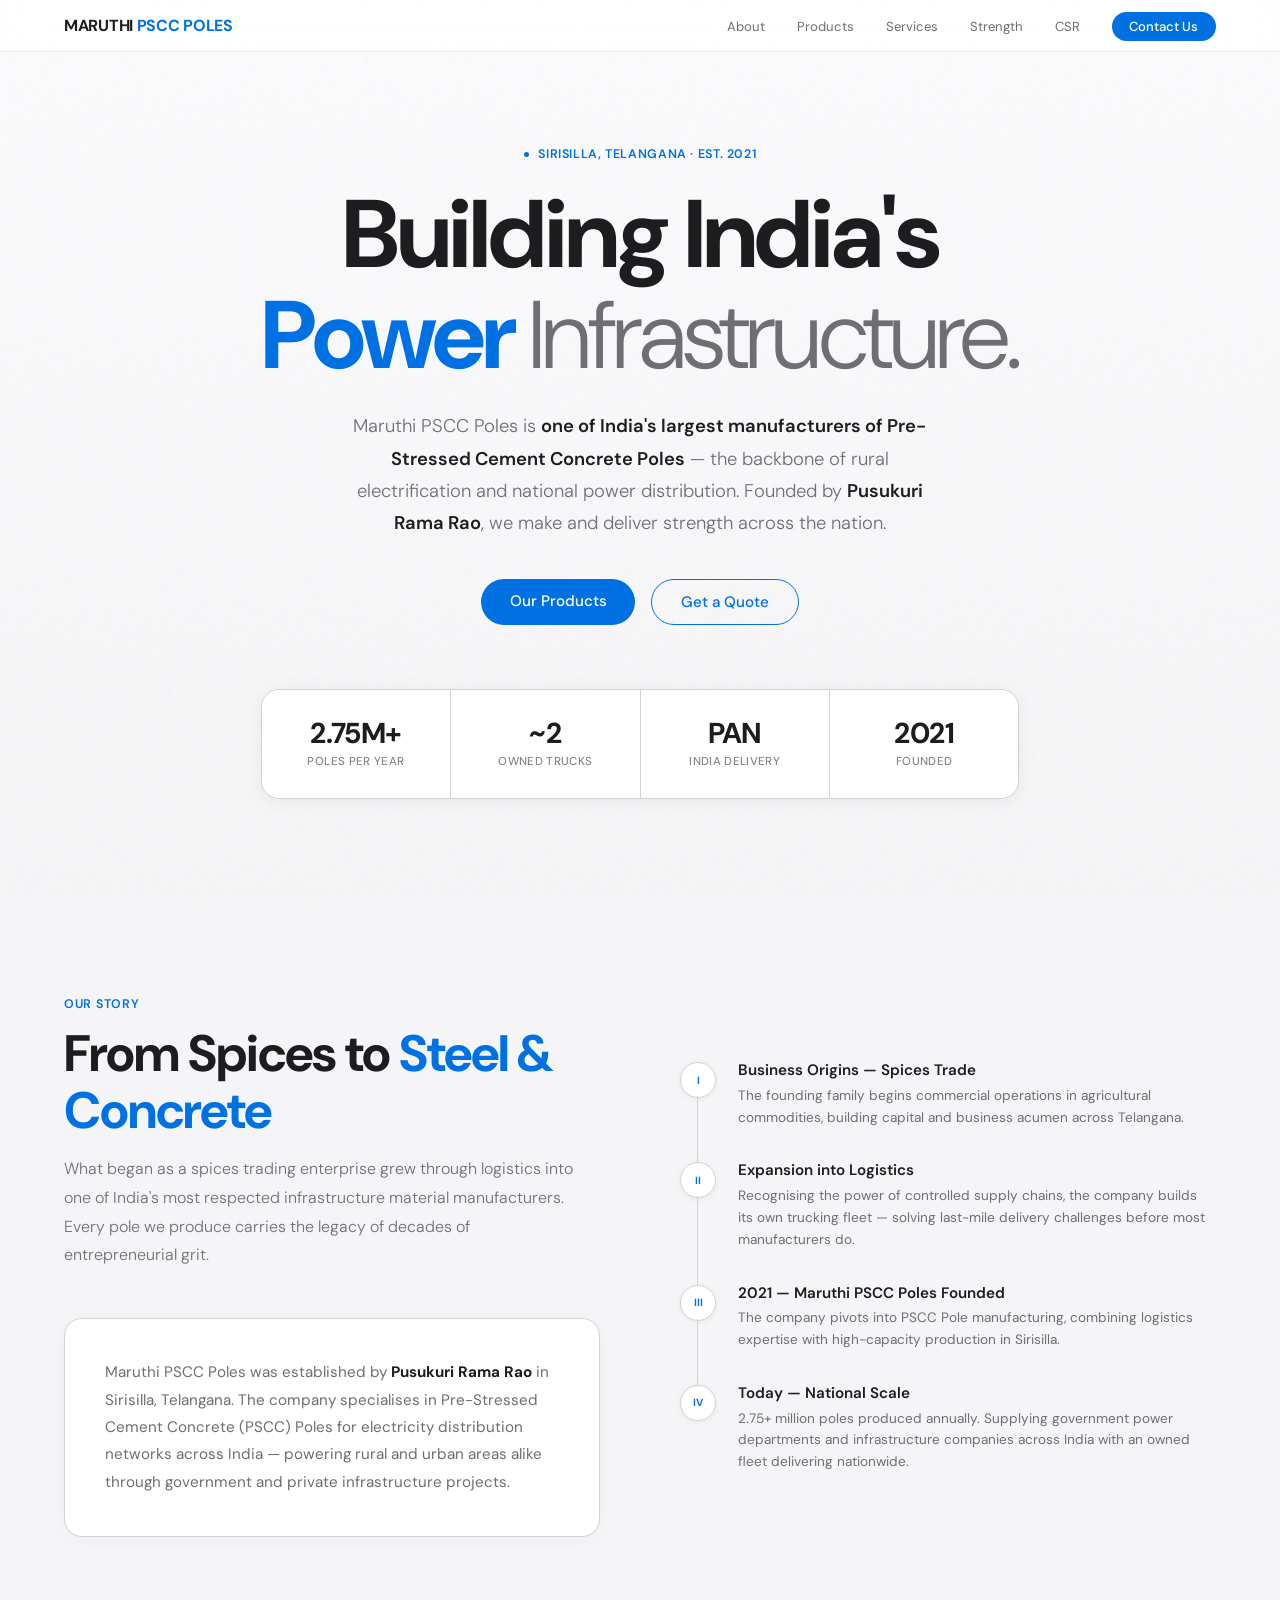
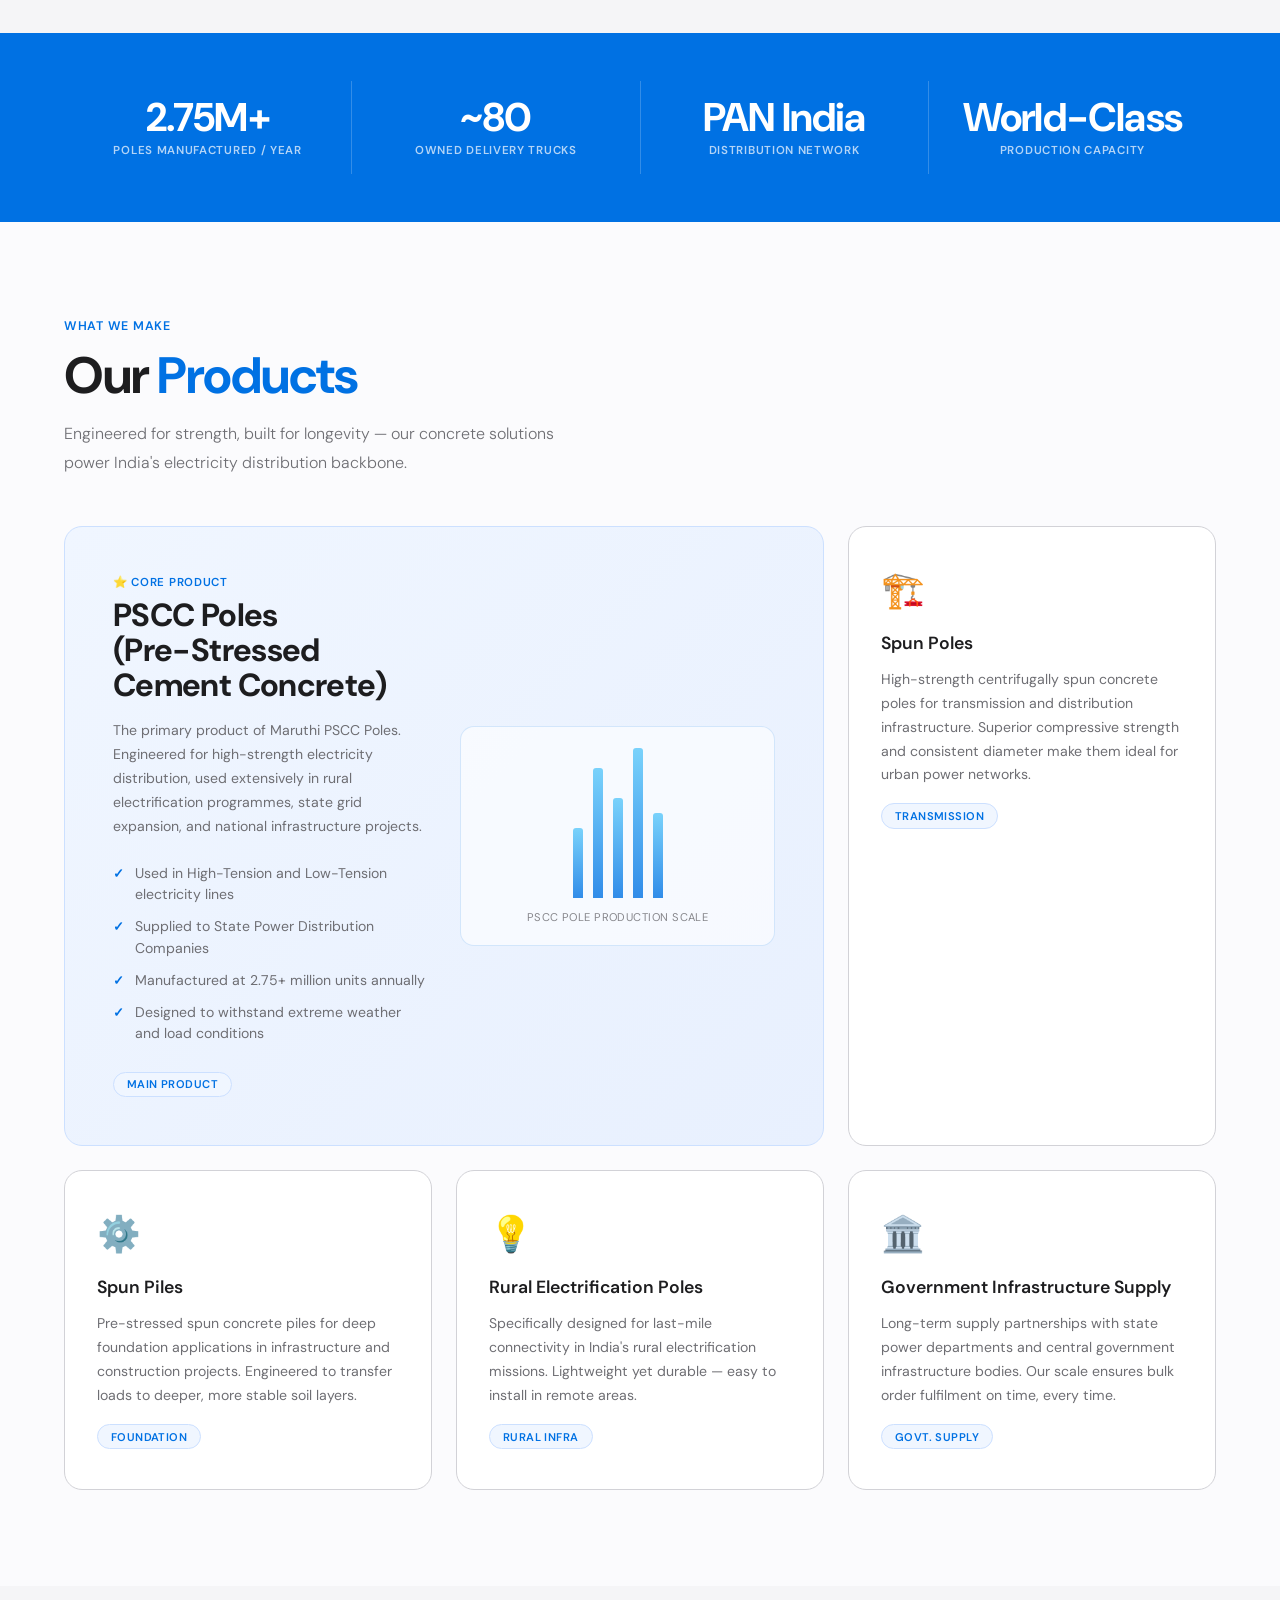
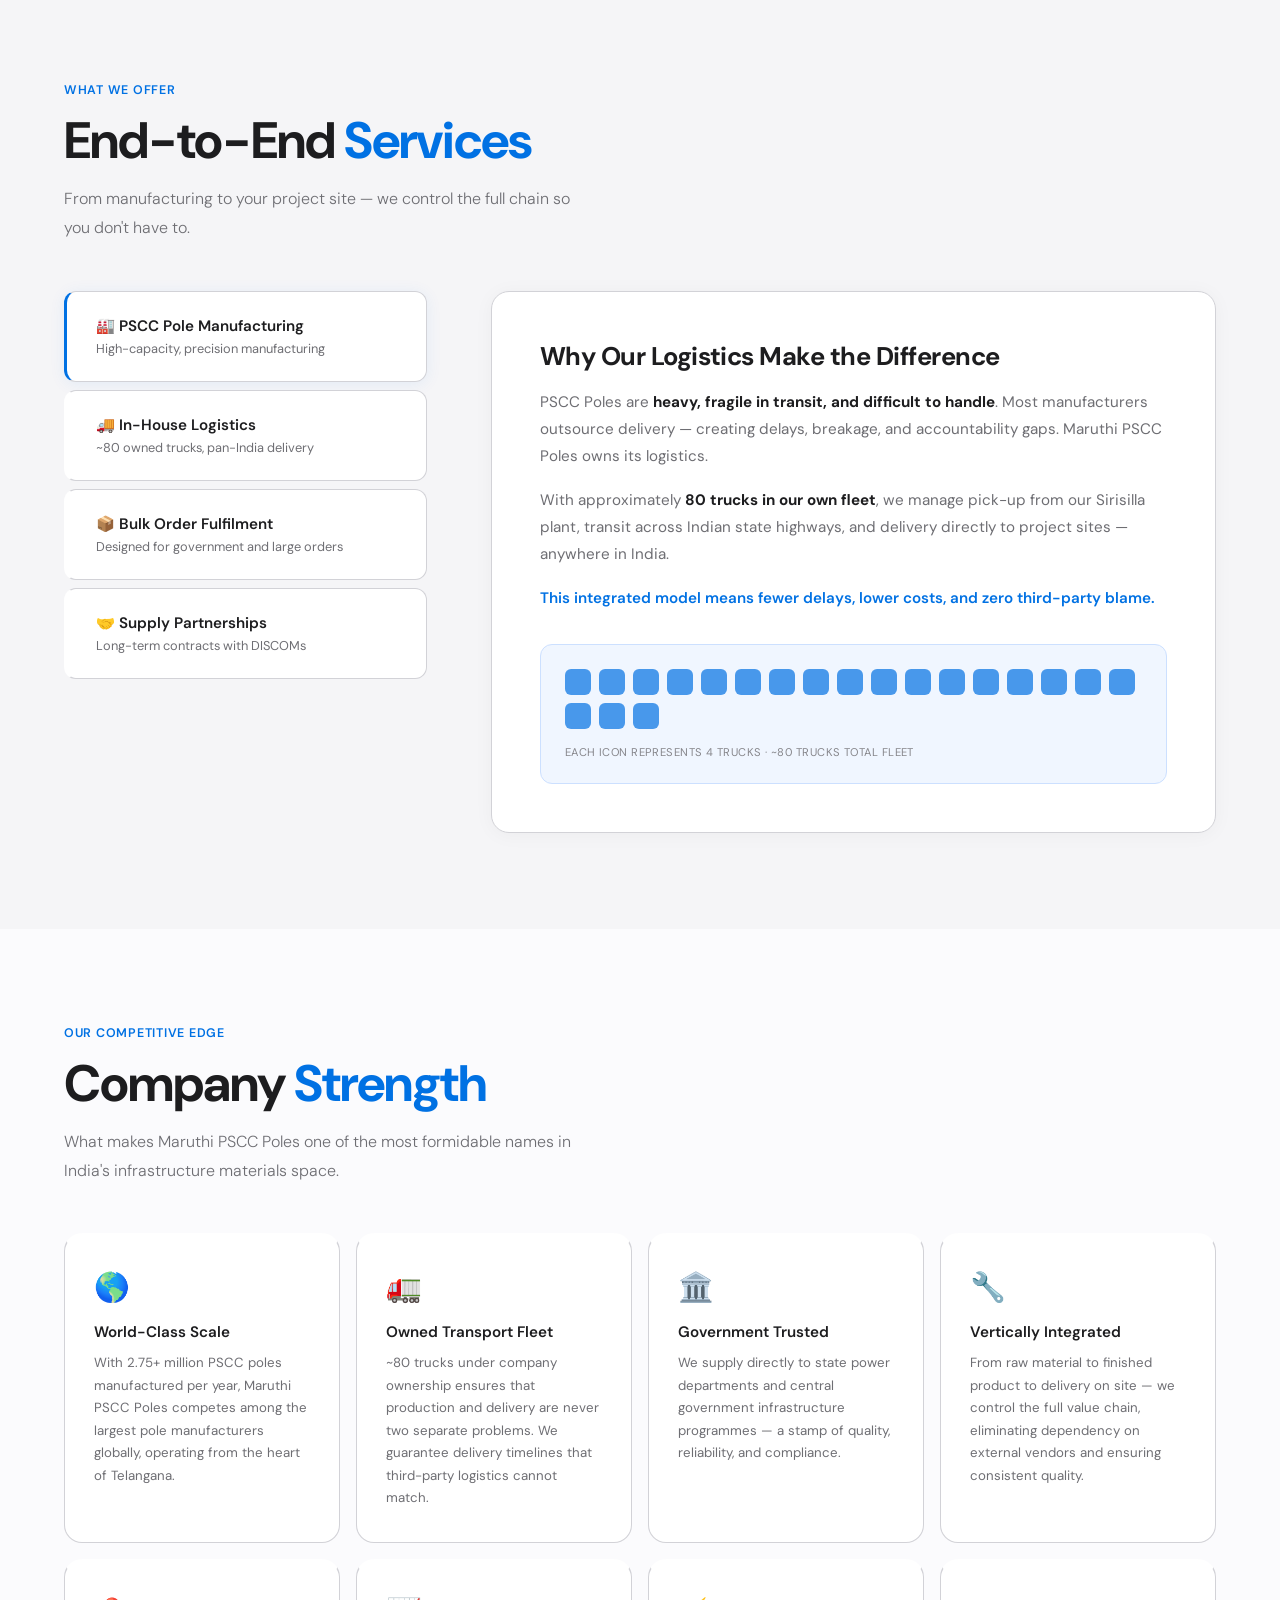
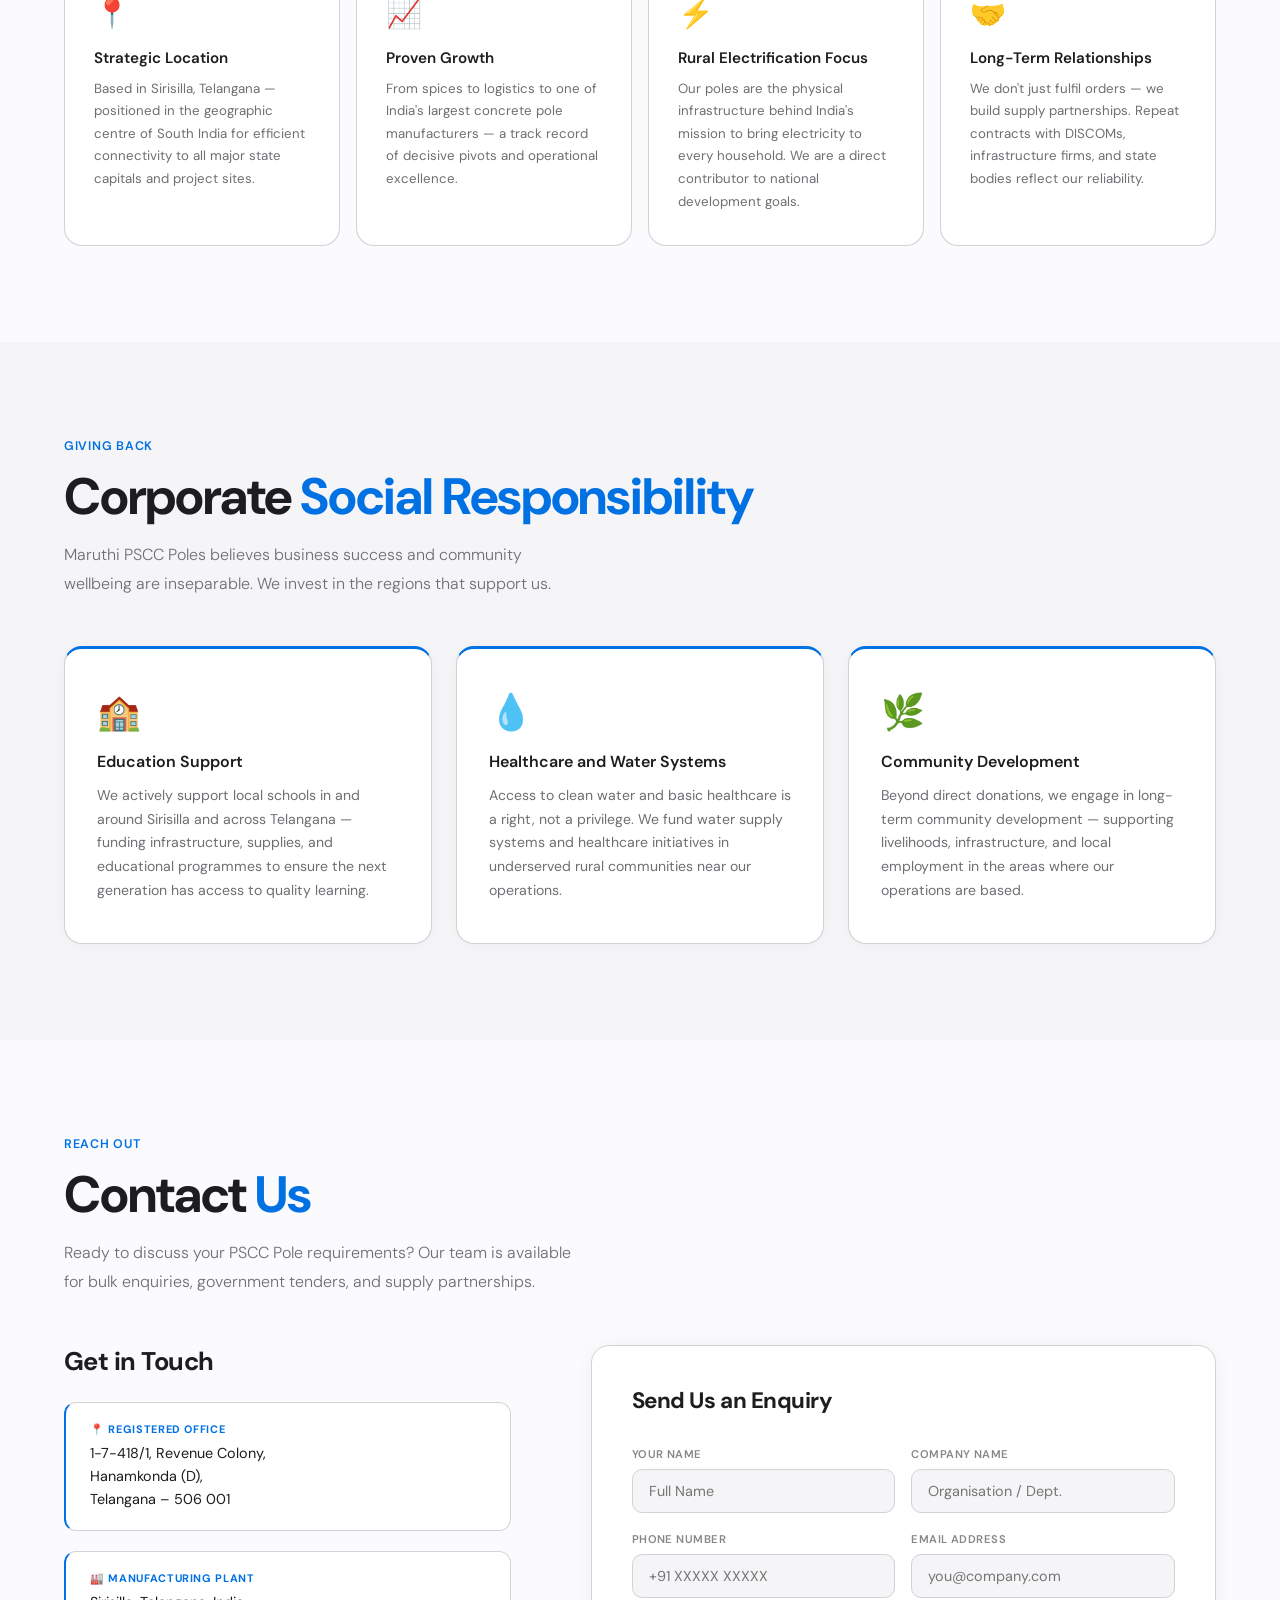
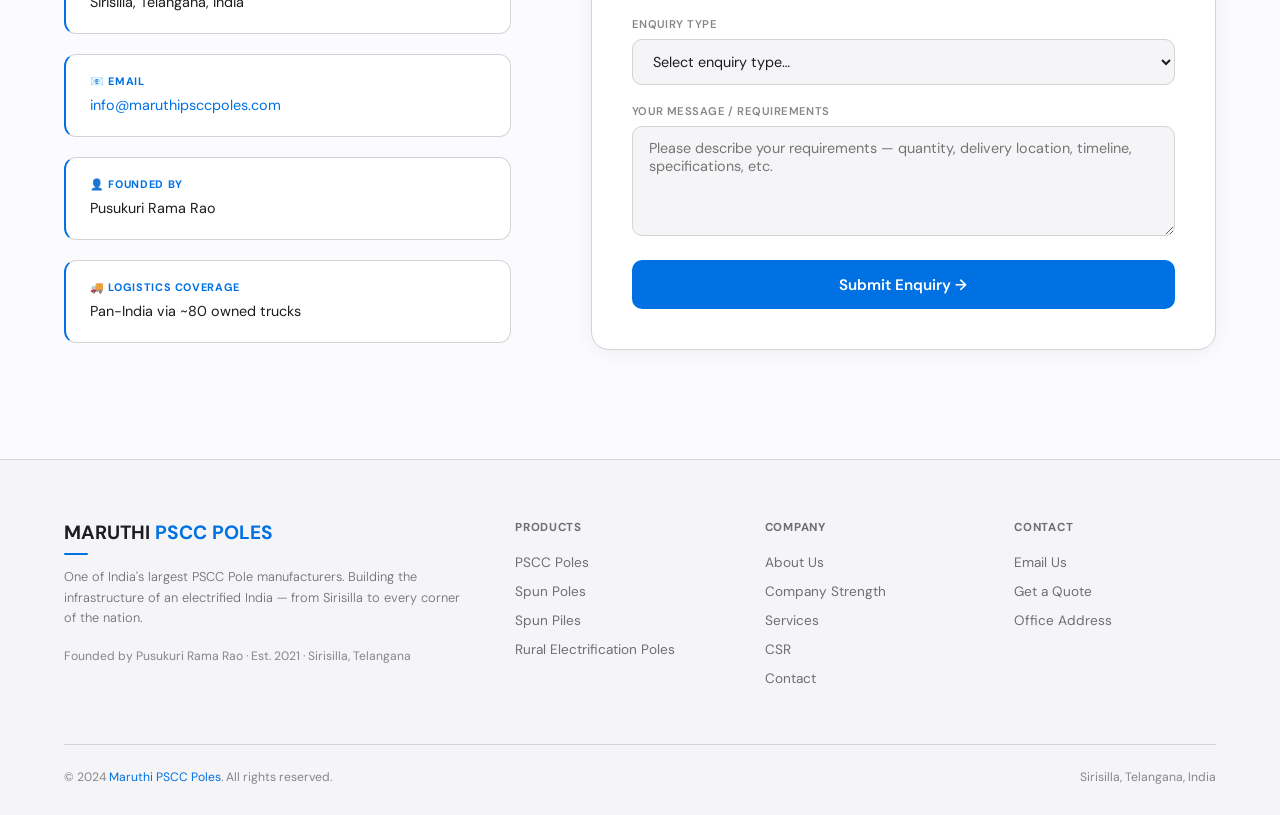
==== commit 0a1c79d9: "Update index.html" ====
--- a/index.html
+++ b/index.html
@@ -471,7 +471,7 @@
           <div class="stat-label">Poles per Year</div>
         </div>
         <div class="stat-item">
-          <div class="stat-num">~80</div>
+          <div class="stat-num">~2</div>
           <div class="stat-label">Owned Trucks</div>
         </div>
         <div class="stat-item">
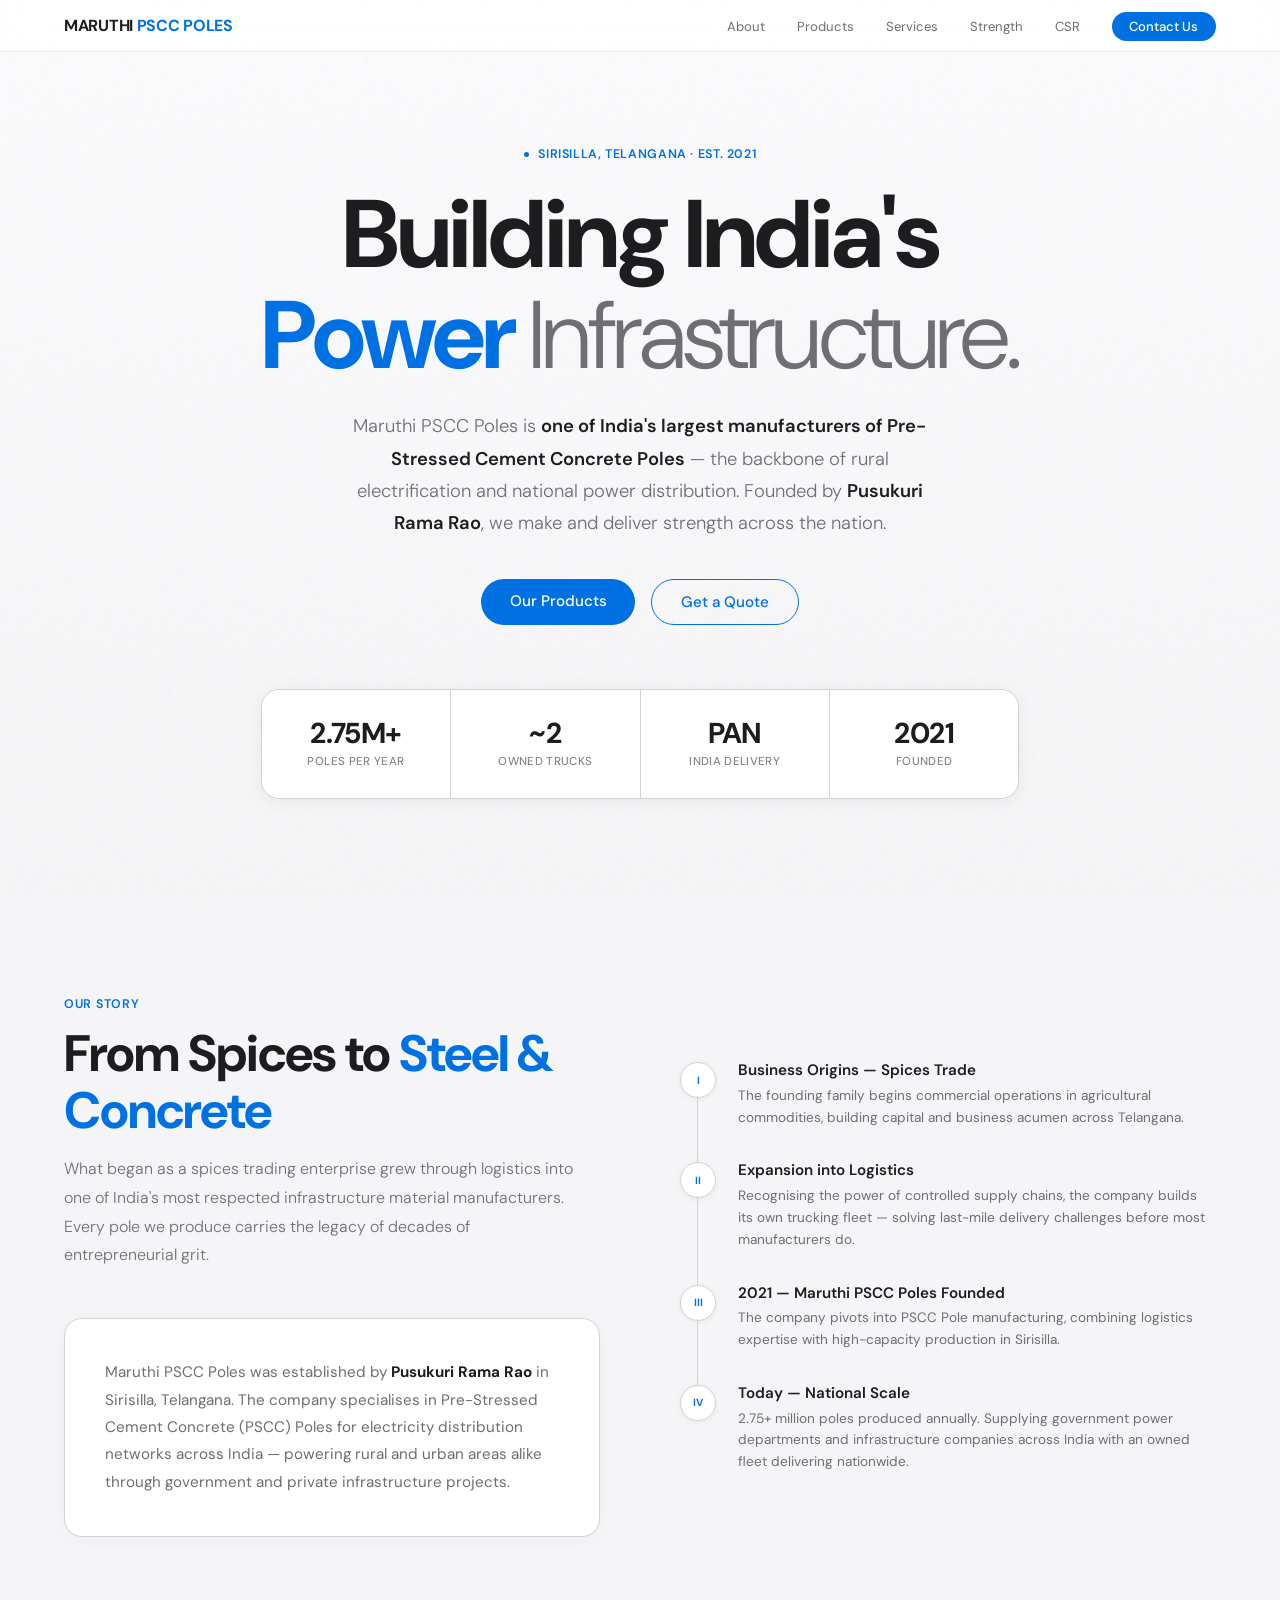
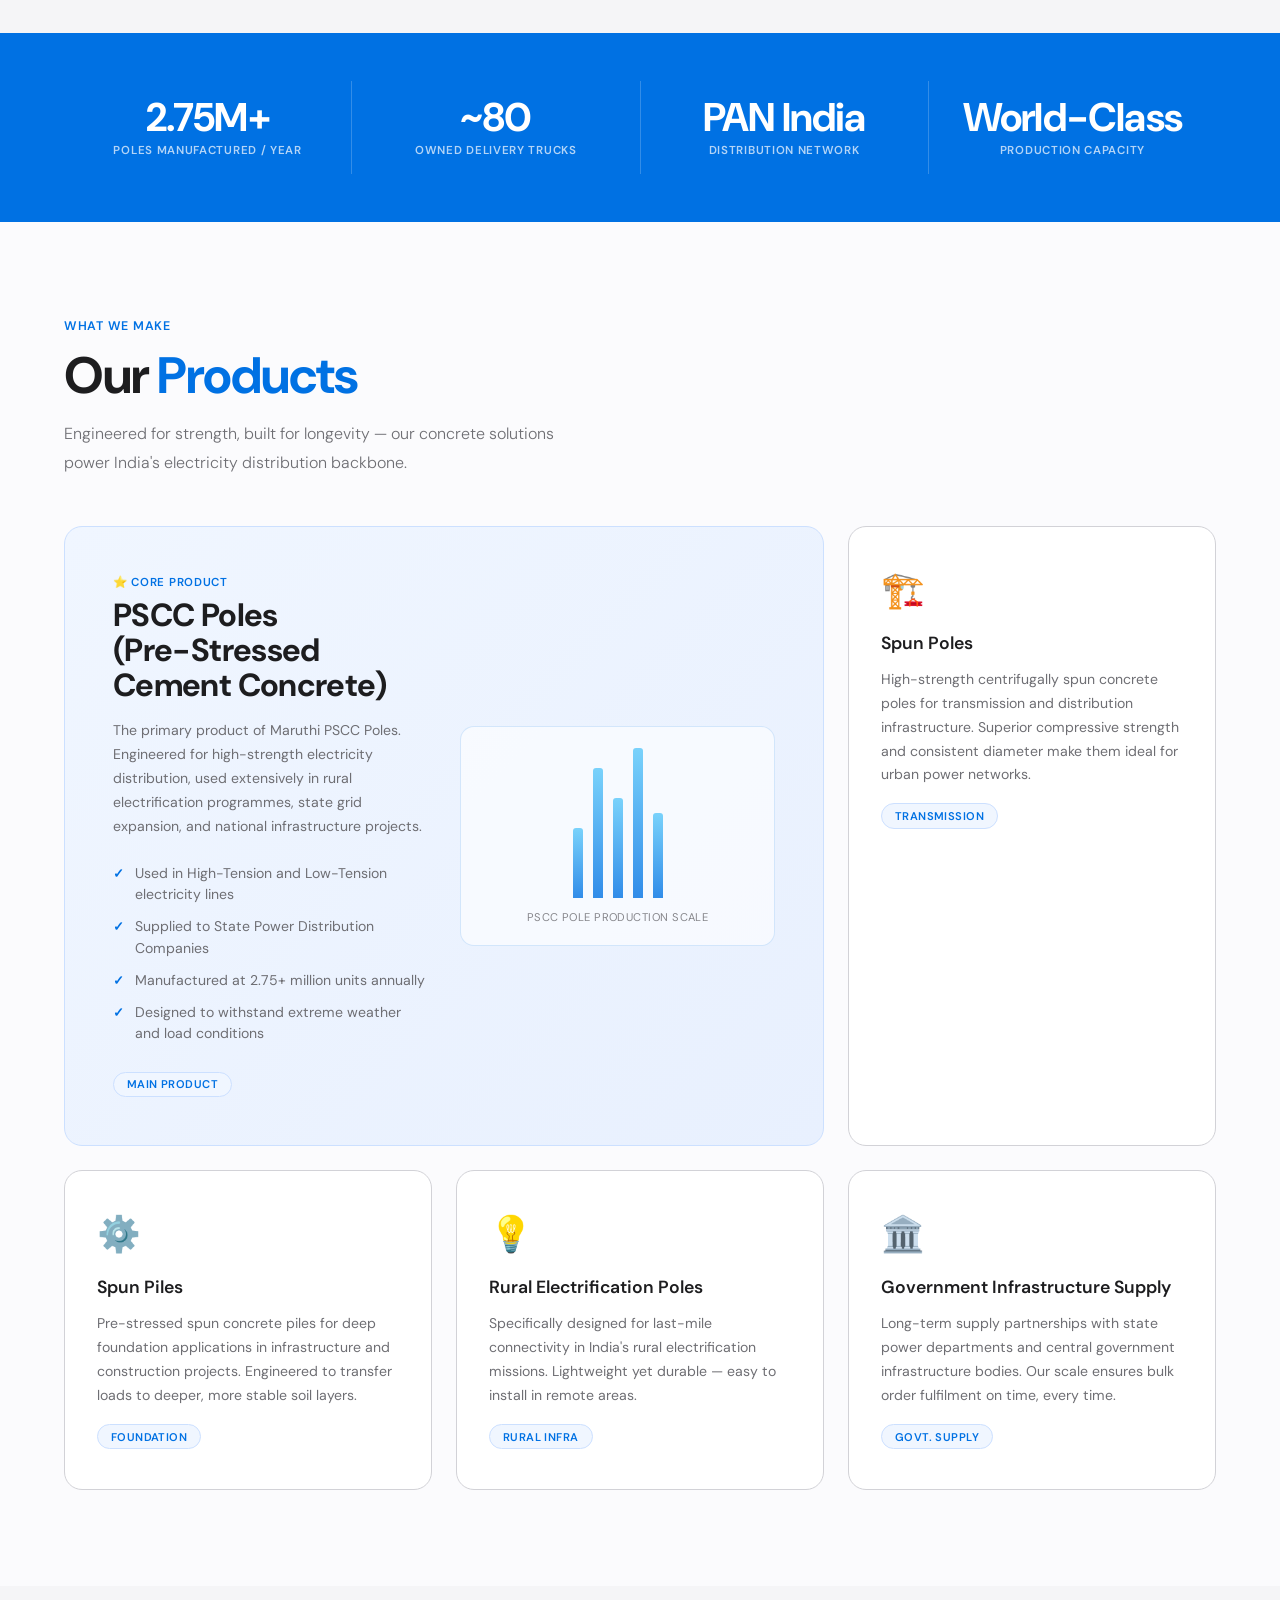
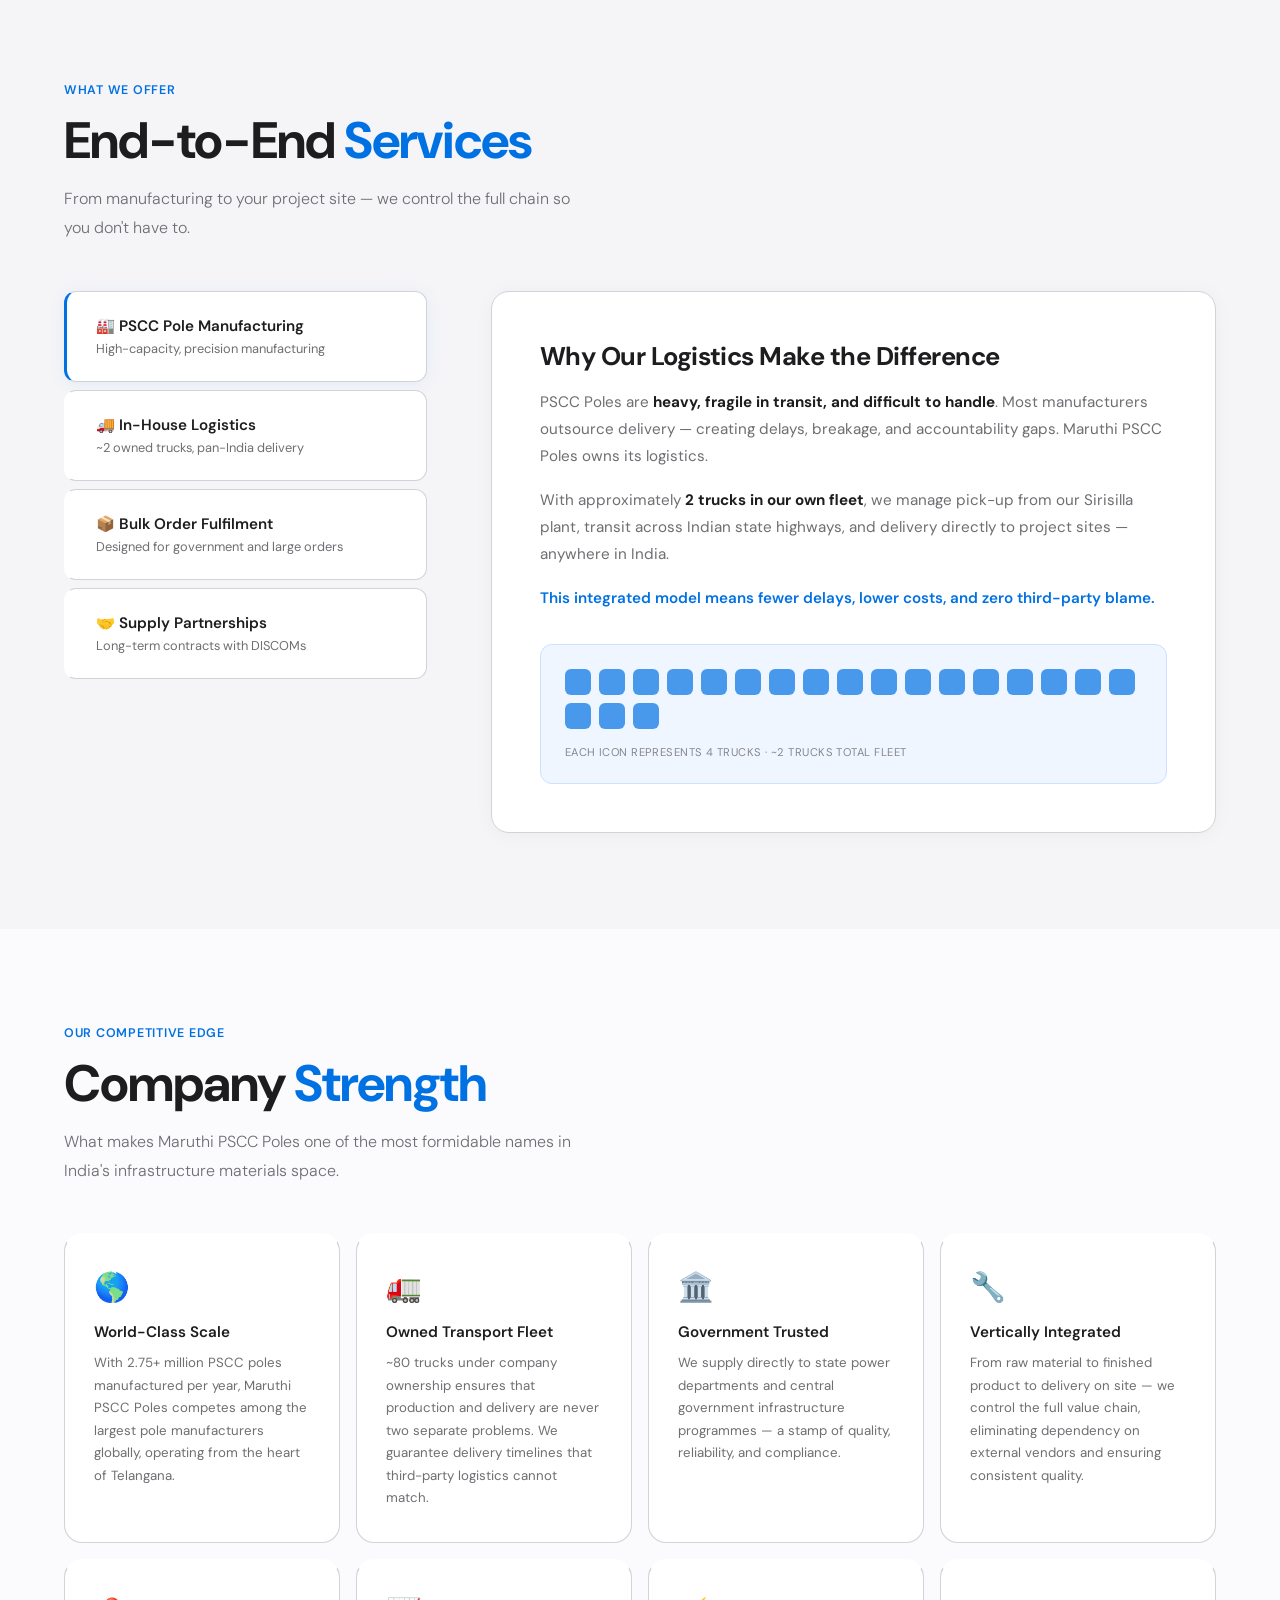
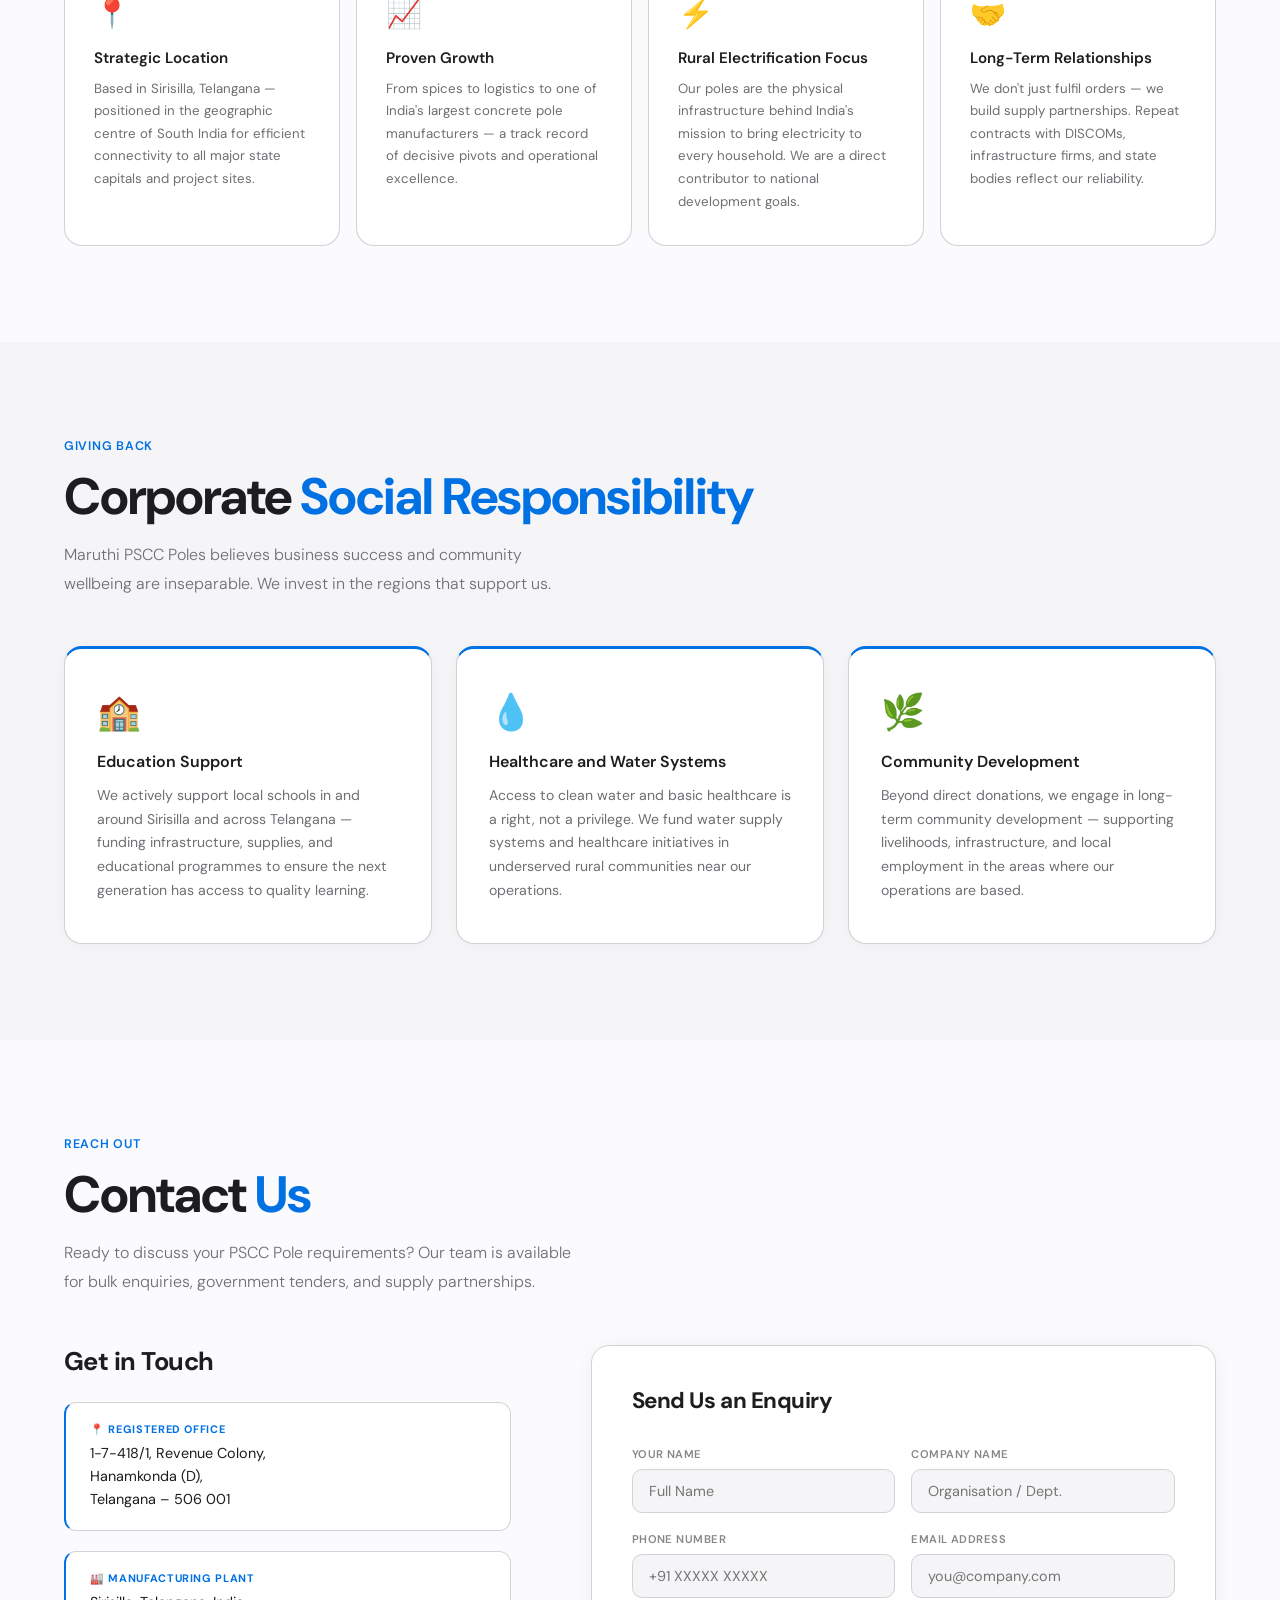
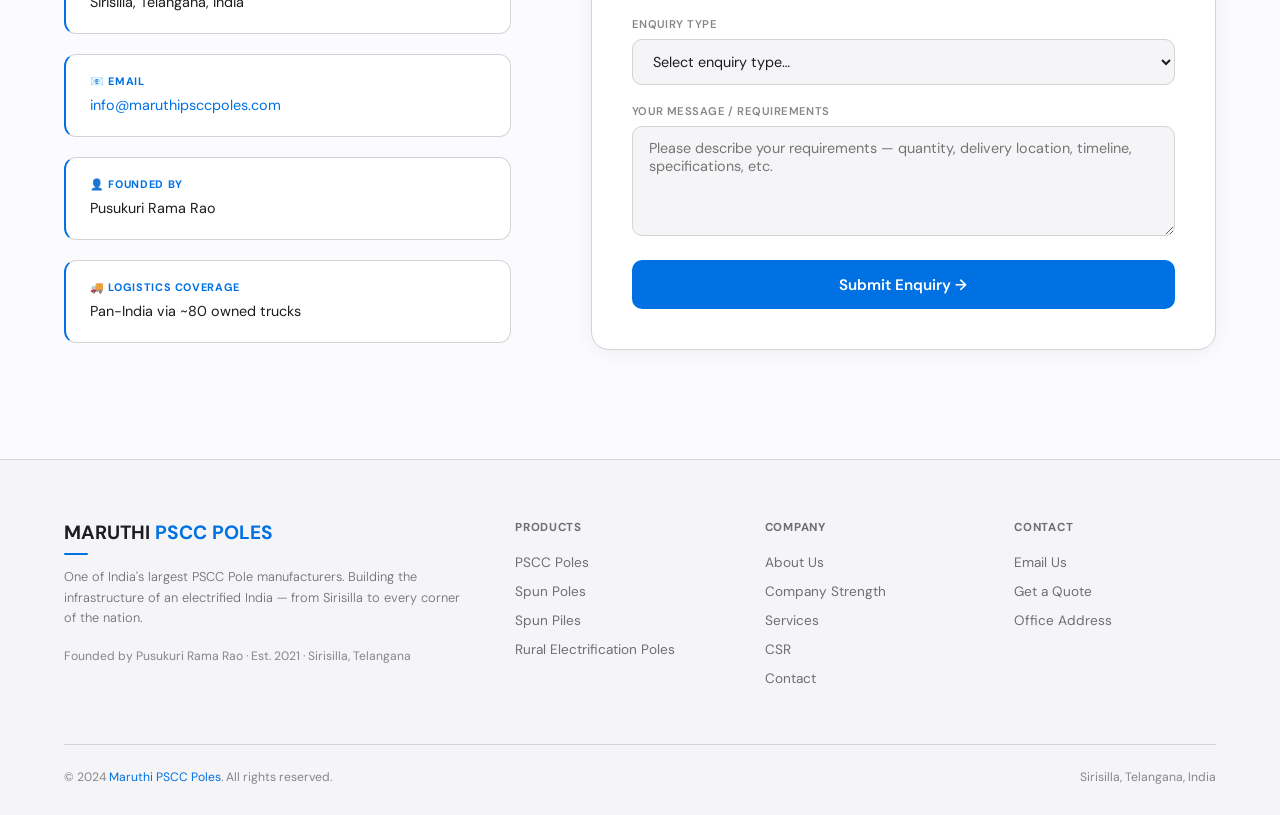
==== commit 49d3d39e: "Update index.html" ====
--- a/index.html
+++ b/index.html
@@ -622,7 +622,7 @@
         </div>
         <div class="service-item">
           <h4>🚚 In-House Logistics</h4>
-          <p>~80 owned trucks, pan-India delivery</p>
+          <p>~2 owned trucks, pan-India delivery</p>
         </div>
         <div class="service-item">
           <h4>📦 Bulk Order Fulfilment</h4>
@@ -636,7 +636,7 @@
       <div class="service-detail">
         <h3>Why Our Logistics Make the Difference</h3>
         <p>PSCC Poles are <strong>heavy, fragile in transit, and difficult to handle</strong>. Most manufacturers outsource delivery — creating delays, breakage, and accountability gaps. Maruthi PSCC Poles owns its logistics.</p>
-        <p>With approximately <strong>80 trucks in our own fleet</strong>, we manage pick-up from our Sirisilla plant, transit across Indian state highways, and delivery directly to project sites — anywhere in India.</p>
+        <p>With approximately <strong>2 trucks in our own fleet</strong>, we manage pick-up from our Sirisilla plant, transit across Indian state highways, and delivery directly to project sites — anywhere in India.</p>
         <p class="highlight">This integrated model means fewer delays, lower costs, and zero third-party blame.</p>
         <div class="trucks-visual">
           <div class="truck-dot"></div><div class="truck-dot"></div><div class="truck-dot"></div><div class="truck-dot"></div>
@@ -644,7 +644,7 @@
           <div class="truck-dot"></div><div class="truck-dot"></div><div class="truck-dot"></div><div class="truck-dot"></div>
           <div class="truck-dot"></div><div class="truck-dot"></div><div class="truck-dot"></div><div class="truck-dot"></div>
           <div class="truck-dot"></div><div class="truck-dot"></div><div class="truck-dot"></div><div class="truck-dot"></div>
-          <div class="trucks-caption">Each icon represents 4 trucks · ~80 trucks total fleet</div>
+          <div class="trucks-caption">Each icon represents 4 trucks · ~2 trucks total fleet</div>
         </div>
       </div>
     </div>
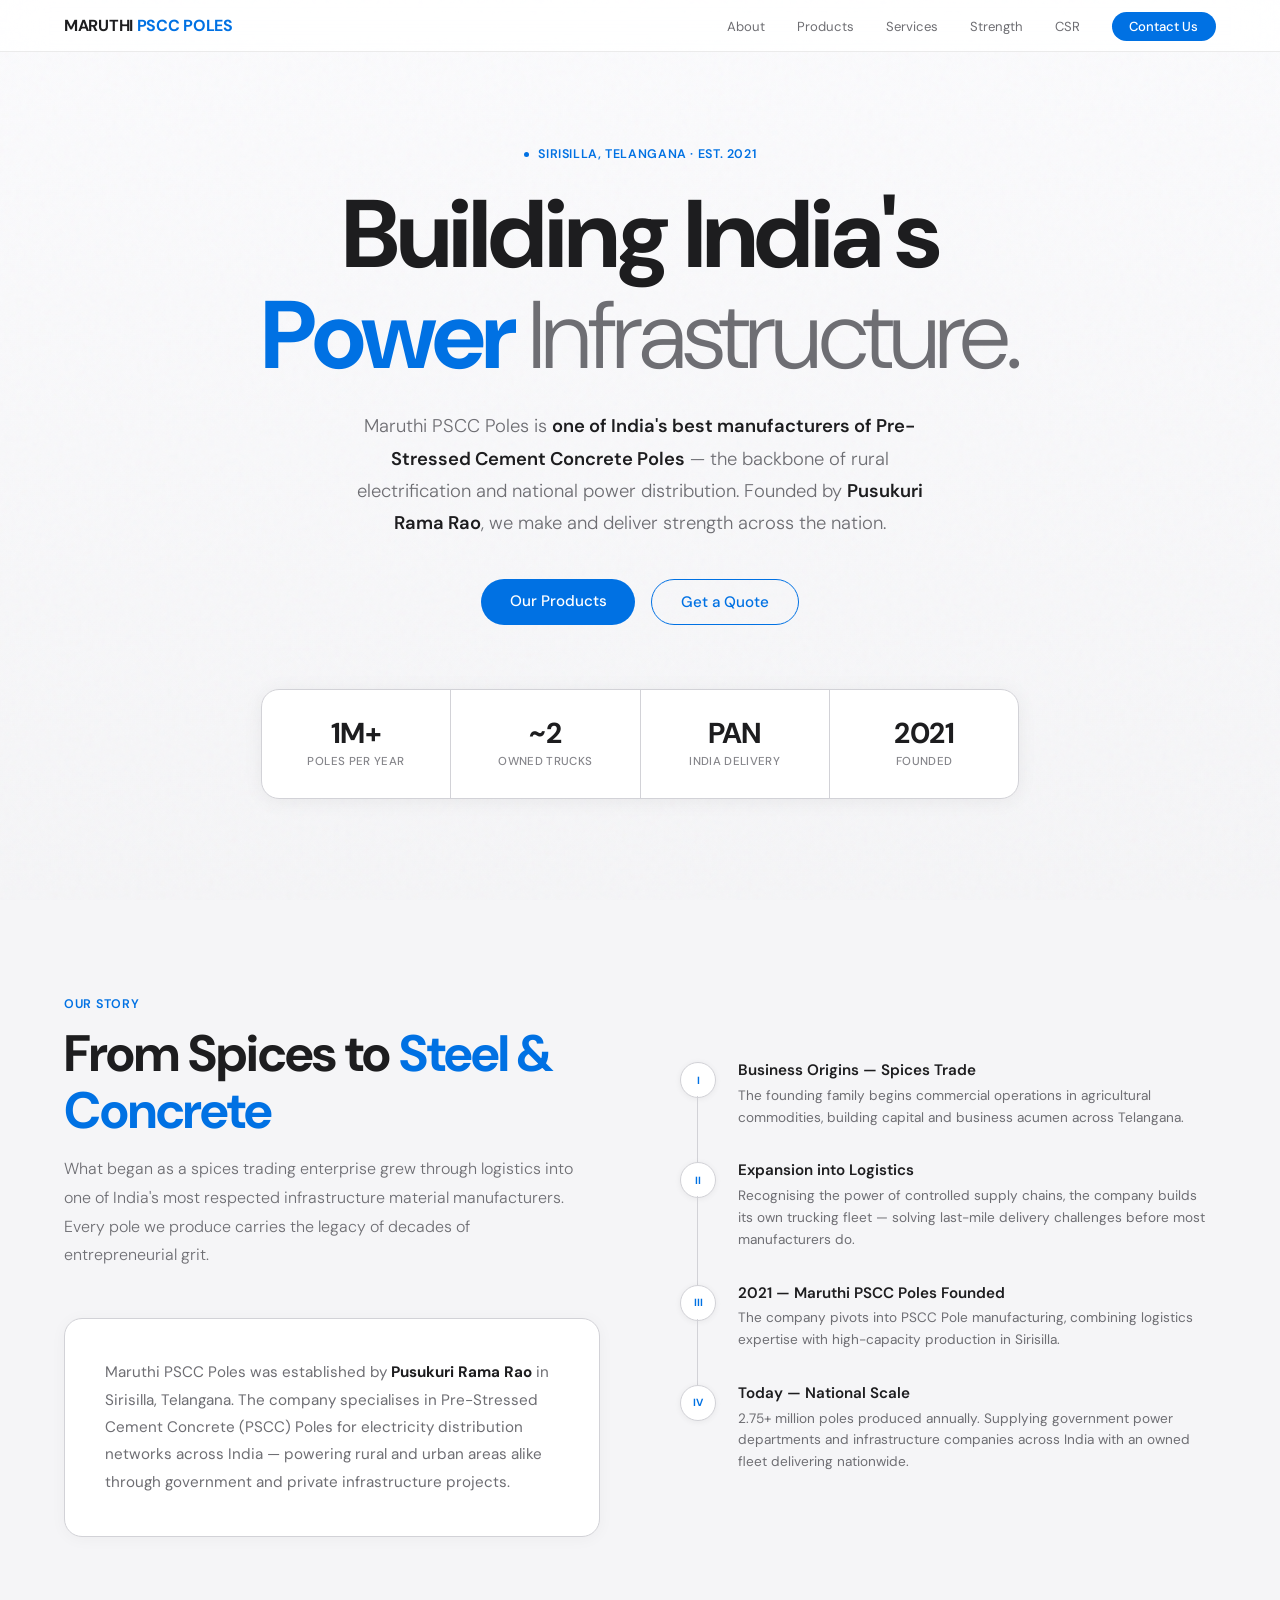
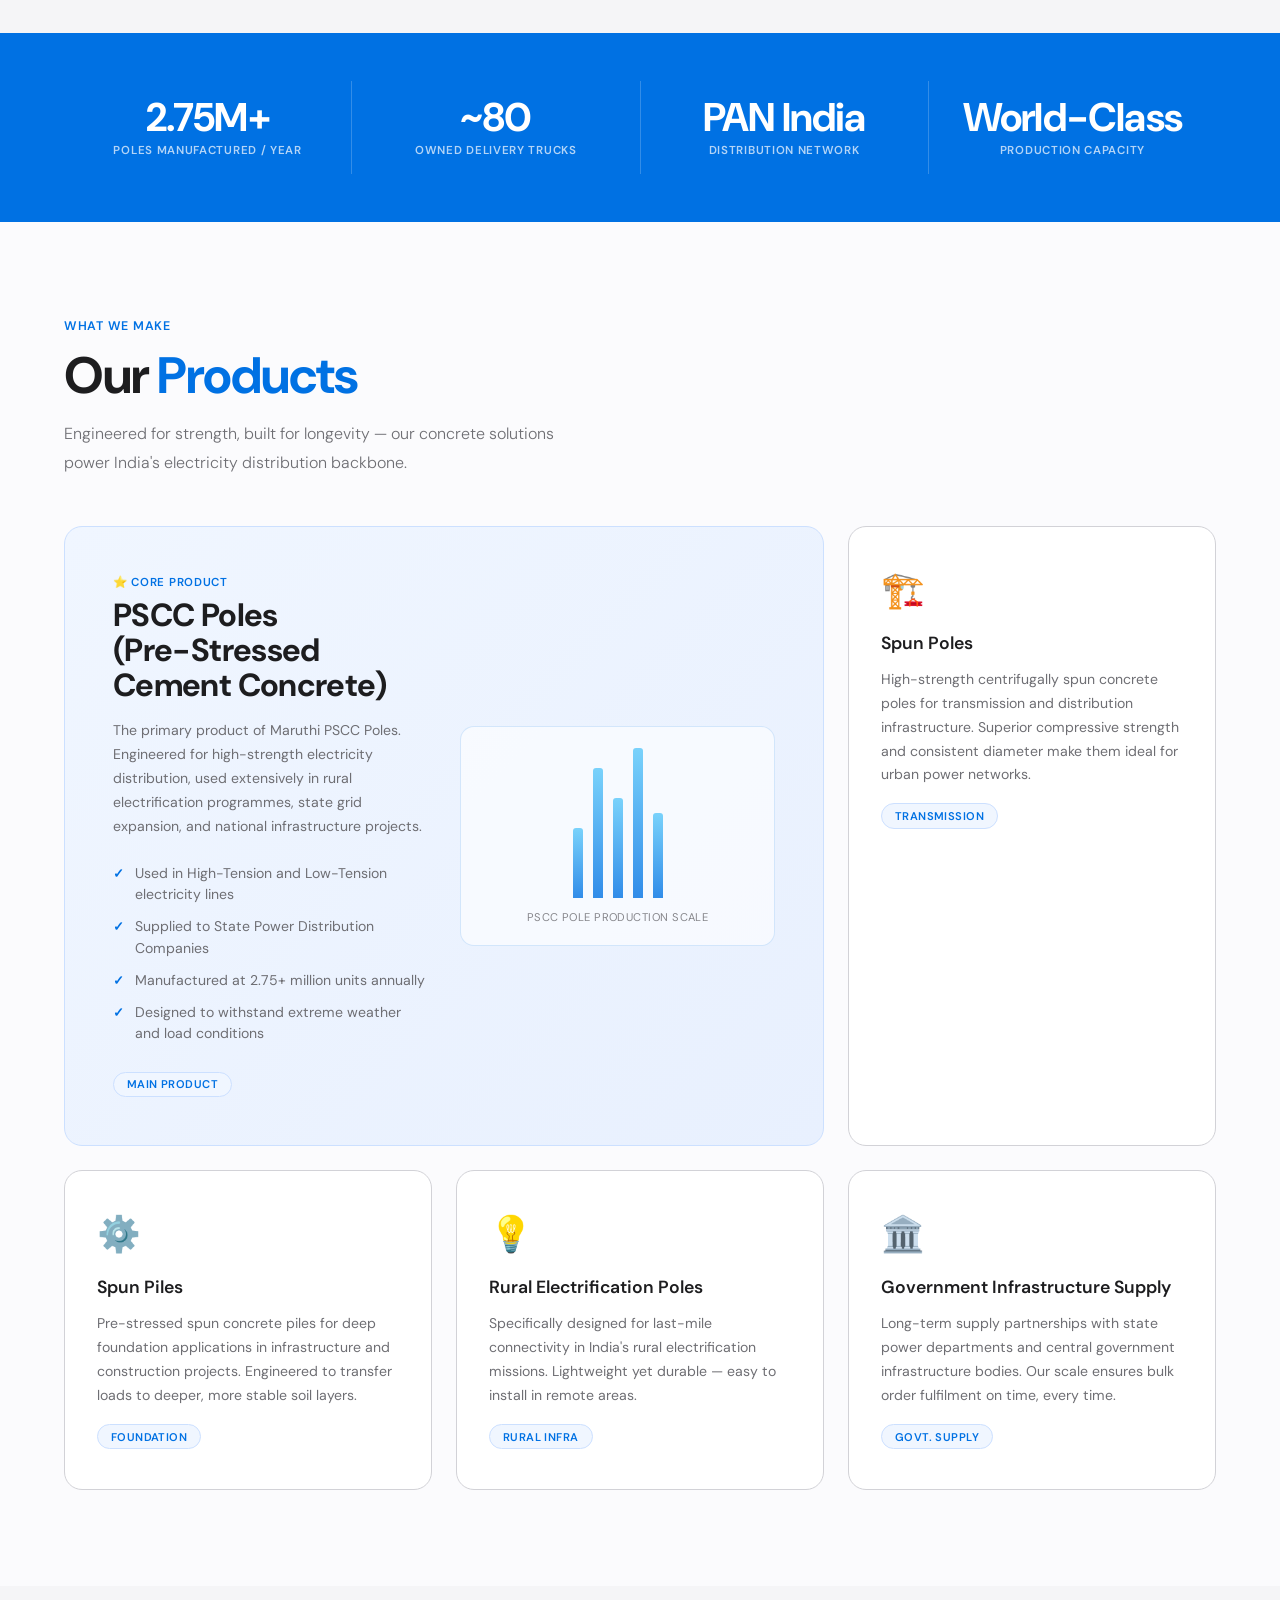
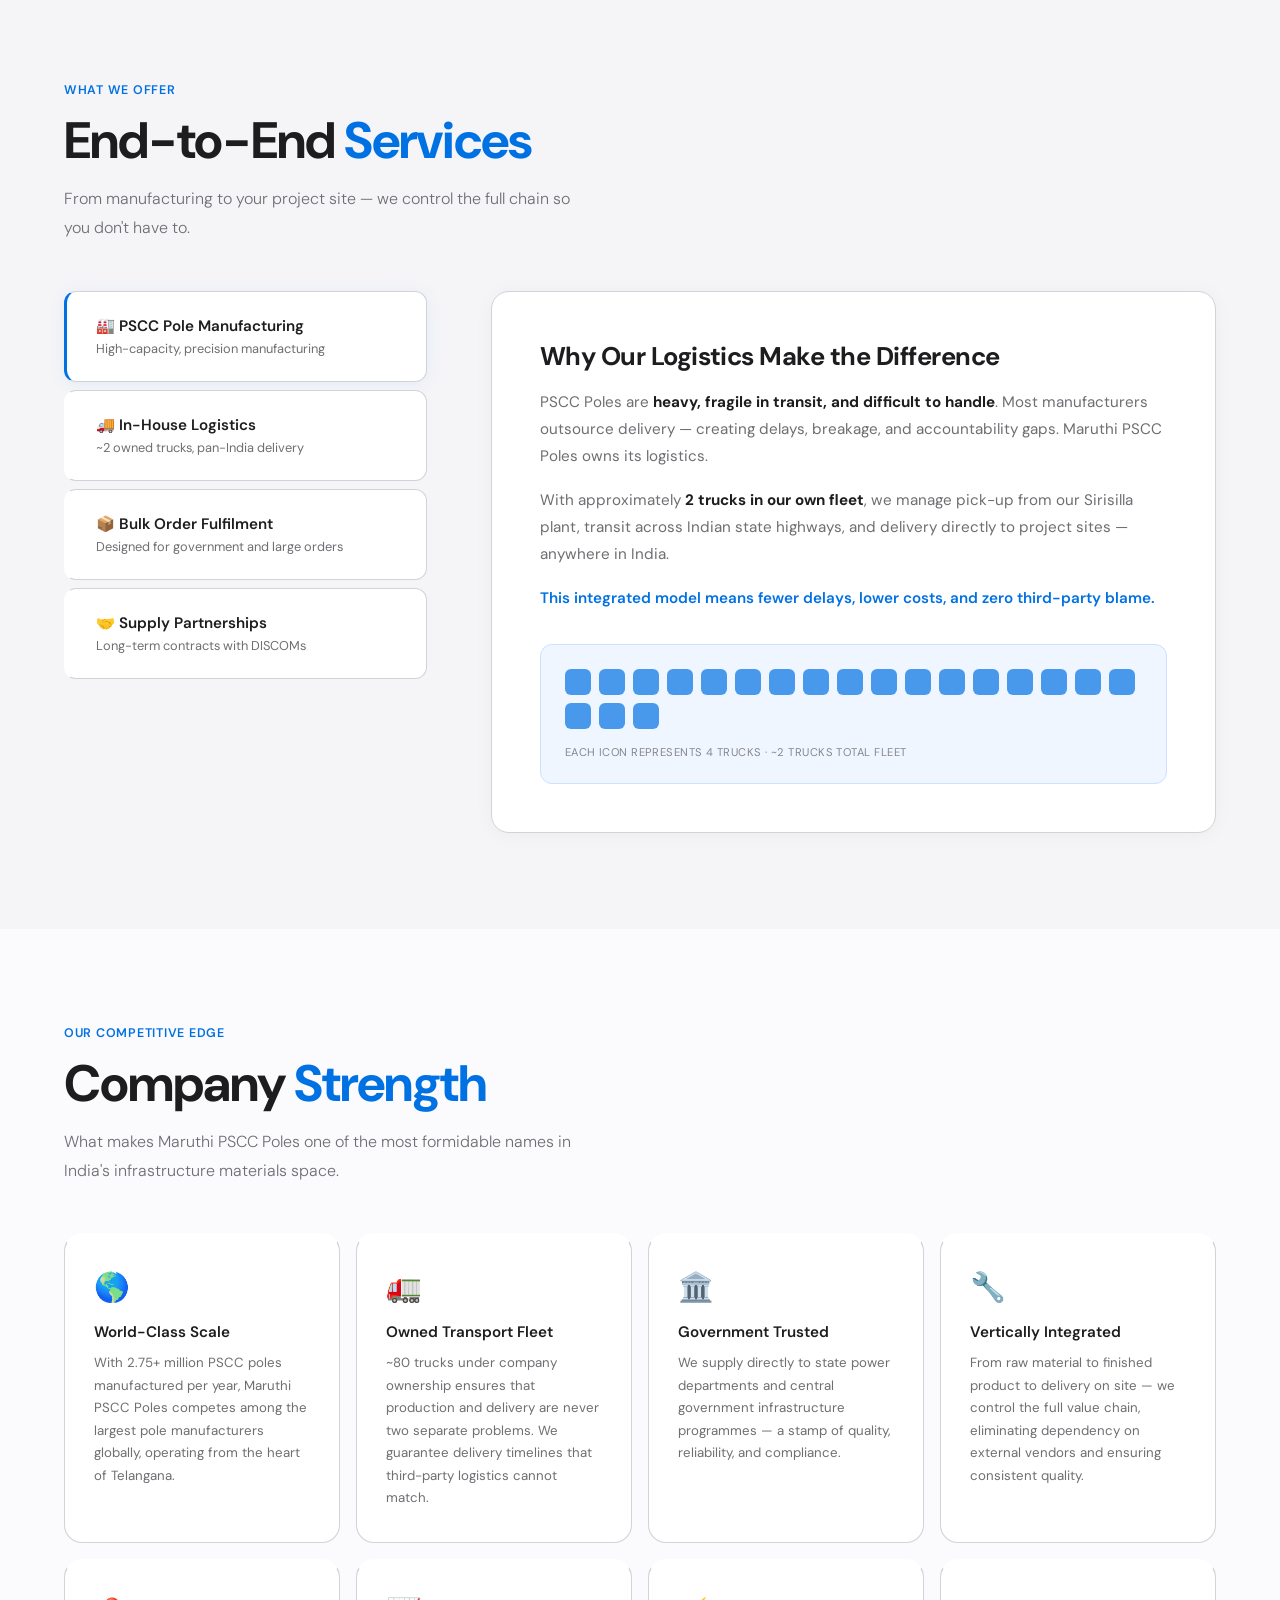
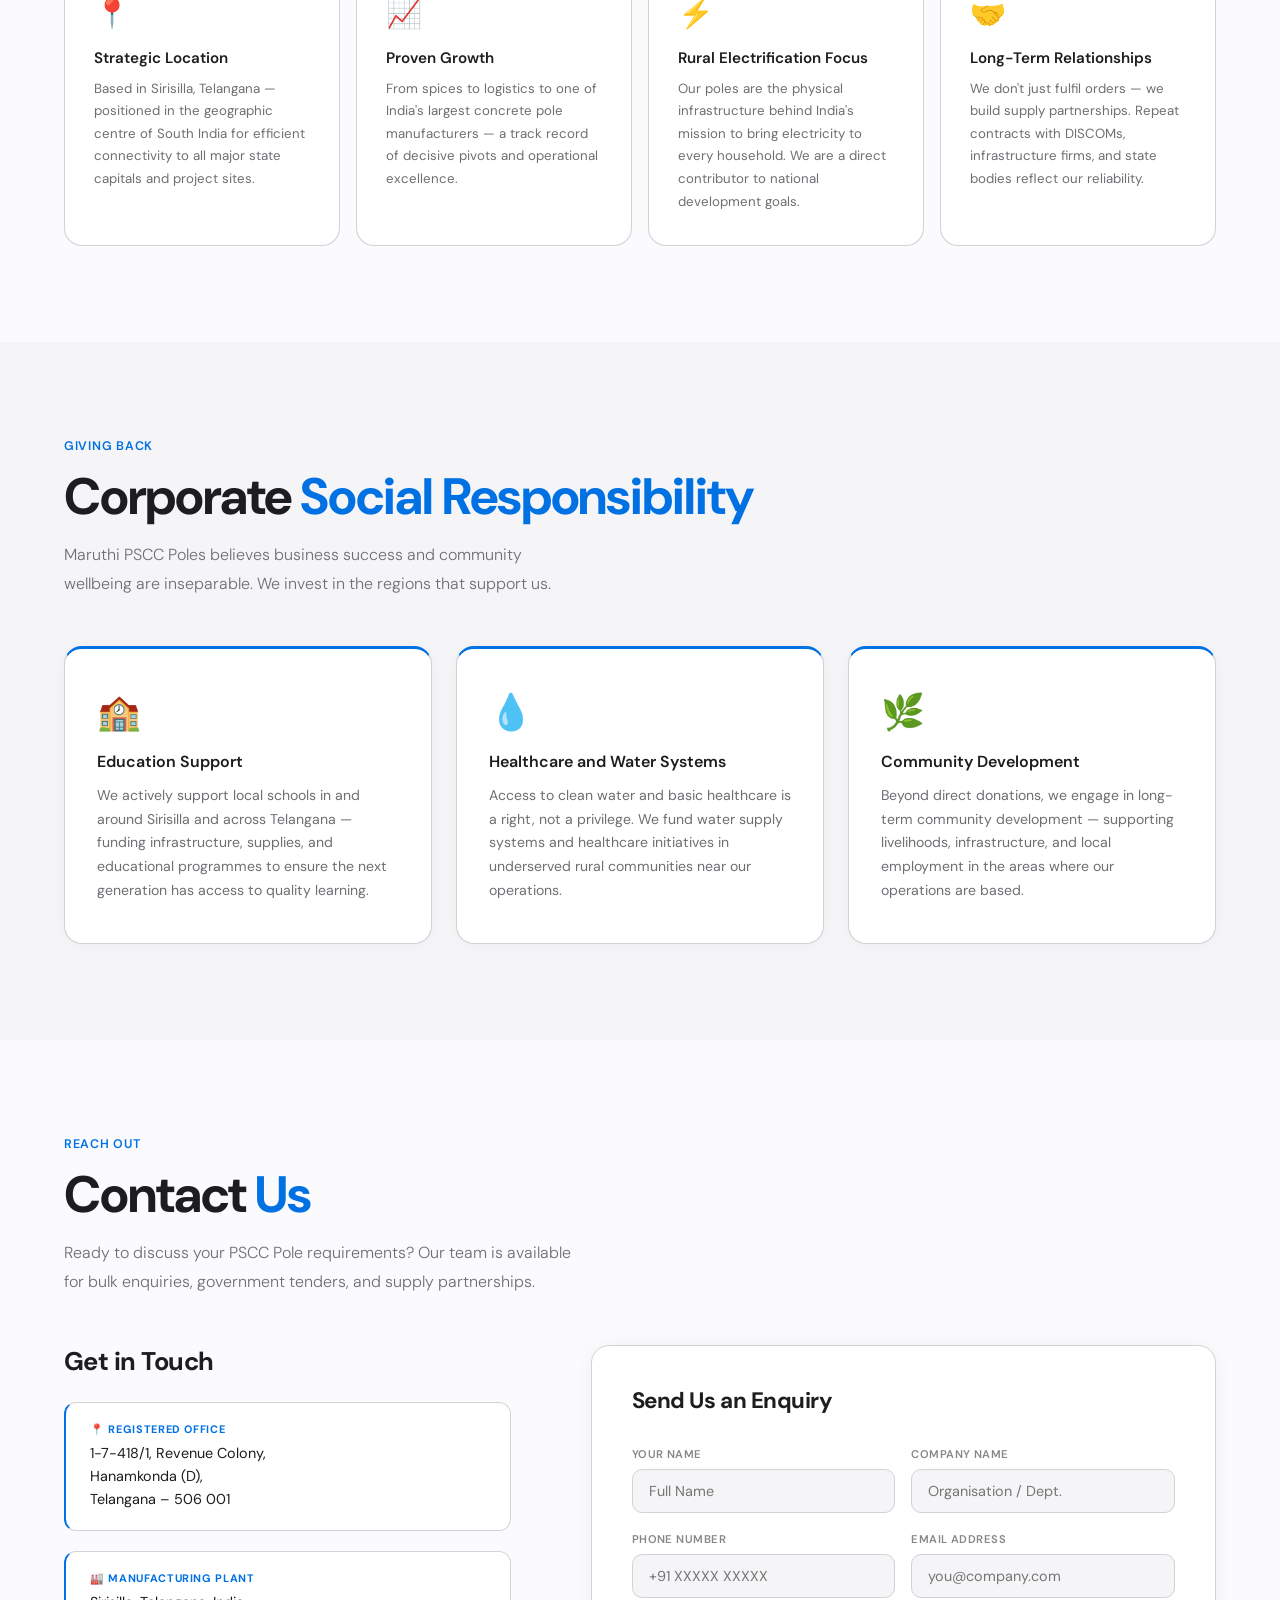
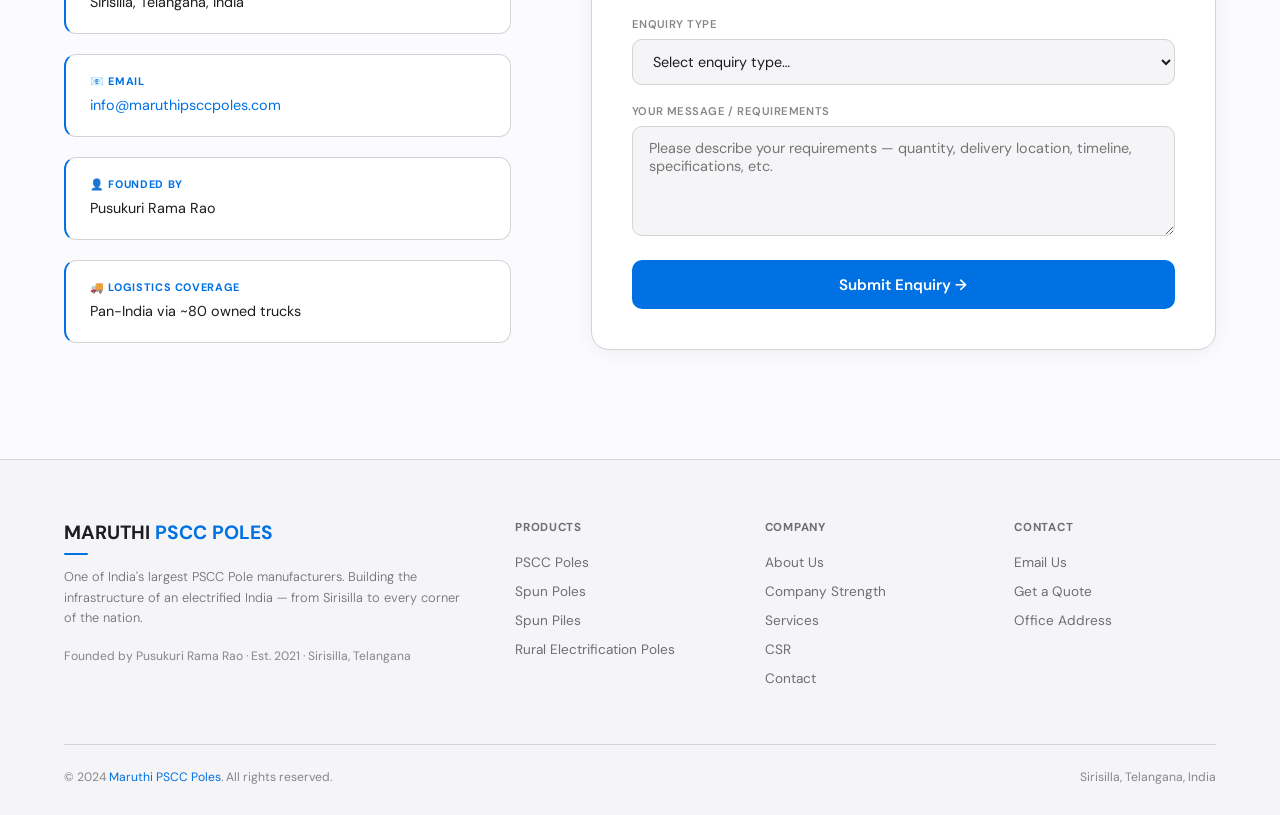
==== commit ed8ecc71: "Update index.html" ====
--- a/index.html
+++ b/index.html
@@ -4,7 +4,7 @@
   <meta charset="UTF-8"/>
   <meta name="viewport" content="width=device-width, initial-scale=1.0"/>
   <title>Maruthi PSCC Poles | Leading Manufacturers – Sirisilla, Telangana</title>
-  <meta name="description" content="Maruthi PSCC Poles – One of India's largest PSCC Pole manufacturers. 2.75 million poles per year. Based in Sirisilla, Telangana. Founded by Pusukuri Rama Rao."/>
+  <meta name="description" content="Maruthi PSCC Poles – One of India's best PSCC Pole manufacturers. 1 million poles per year. Based in Sirisilla, Telangana. Founded by Pusukuri Rama Rao."/>
   <link href="https://fonts.googleapis.com/css2?family=SF+Pro+Display:wght@300;400;600;700&family=Nunito+Sans:wght@300;400;600;700;800&family=DM+Sans:wght@300;400;500;600;700&display=swap" rel="stylesheet"/>
   <style>
     *,*::before,*::after{box-sizing:border-box;margin:0;padding:0}
@@ -459,7 +459,7 @@
         <em>Power</em> <span class="light">Infrastructure.</span>
       </h1>
       <p class="hero-sub">
-        Maruthi PSCC Poles is <strong>one of India's largest manufacturers of Pre-Stressed Cement Concrete Poles</strong> — the backbone of rural electrification and national power distribution. Founded by <strong>Pusukuri Rama Rao</strong>, we make and deliver strength across the nation.
+        Maruthi PSCC Poles is <strong>one of India's best manufacturers of Pre-Stressed Cement Concrete Poles</strong> — the backbone of rural electrification and national power distribution. Founded by <strong>Pusukuri Rama Rao</strong>, we make and deliver strength across the nation.
       </p>
       <div class="hero-buttons">
         <a class="btn-primary" href="#products">Our Products</a>
@@ -467,7 +467,7 @@
       </div>
       <div class="hero-stats">
         <div class="stat-item">
-          <div class="stat-num">2.75M+</div>
+          <div class="stat-num">1M+</div>
           <div class="stat-label">Poles per Year</div>
         </div>
         <div class="stat-item">
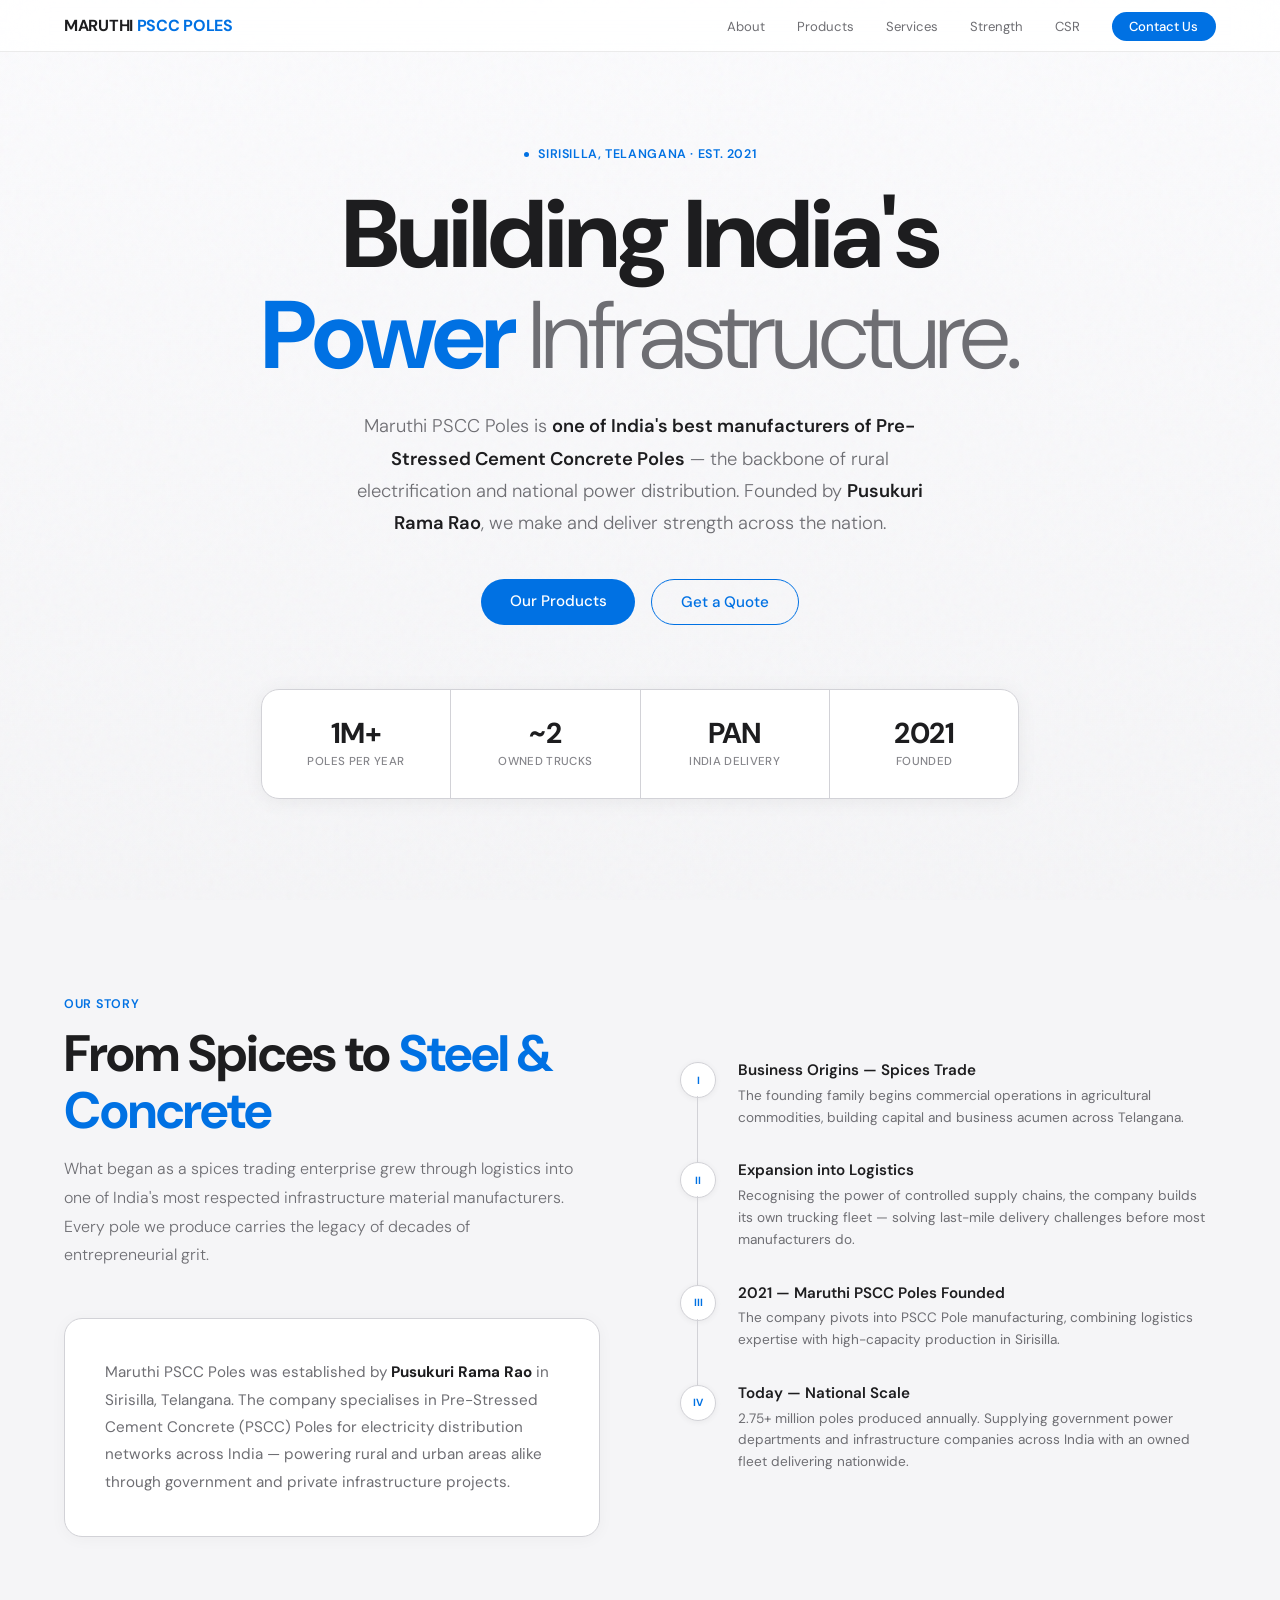
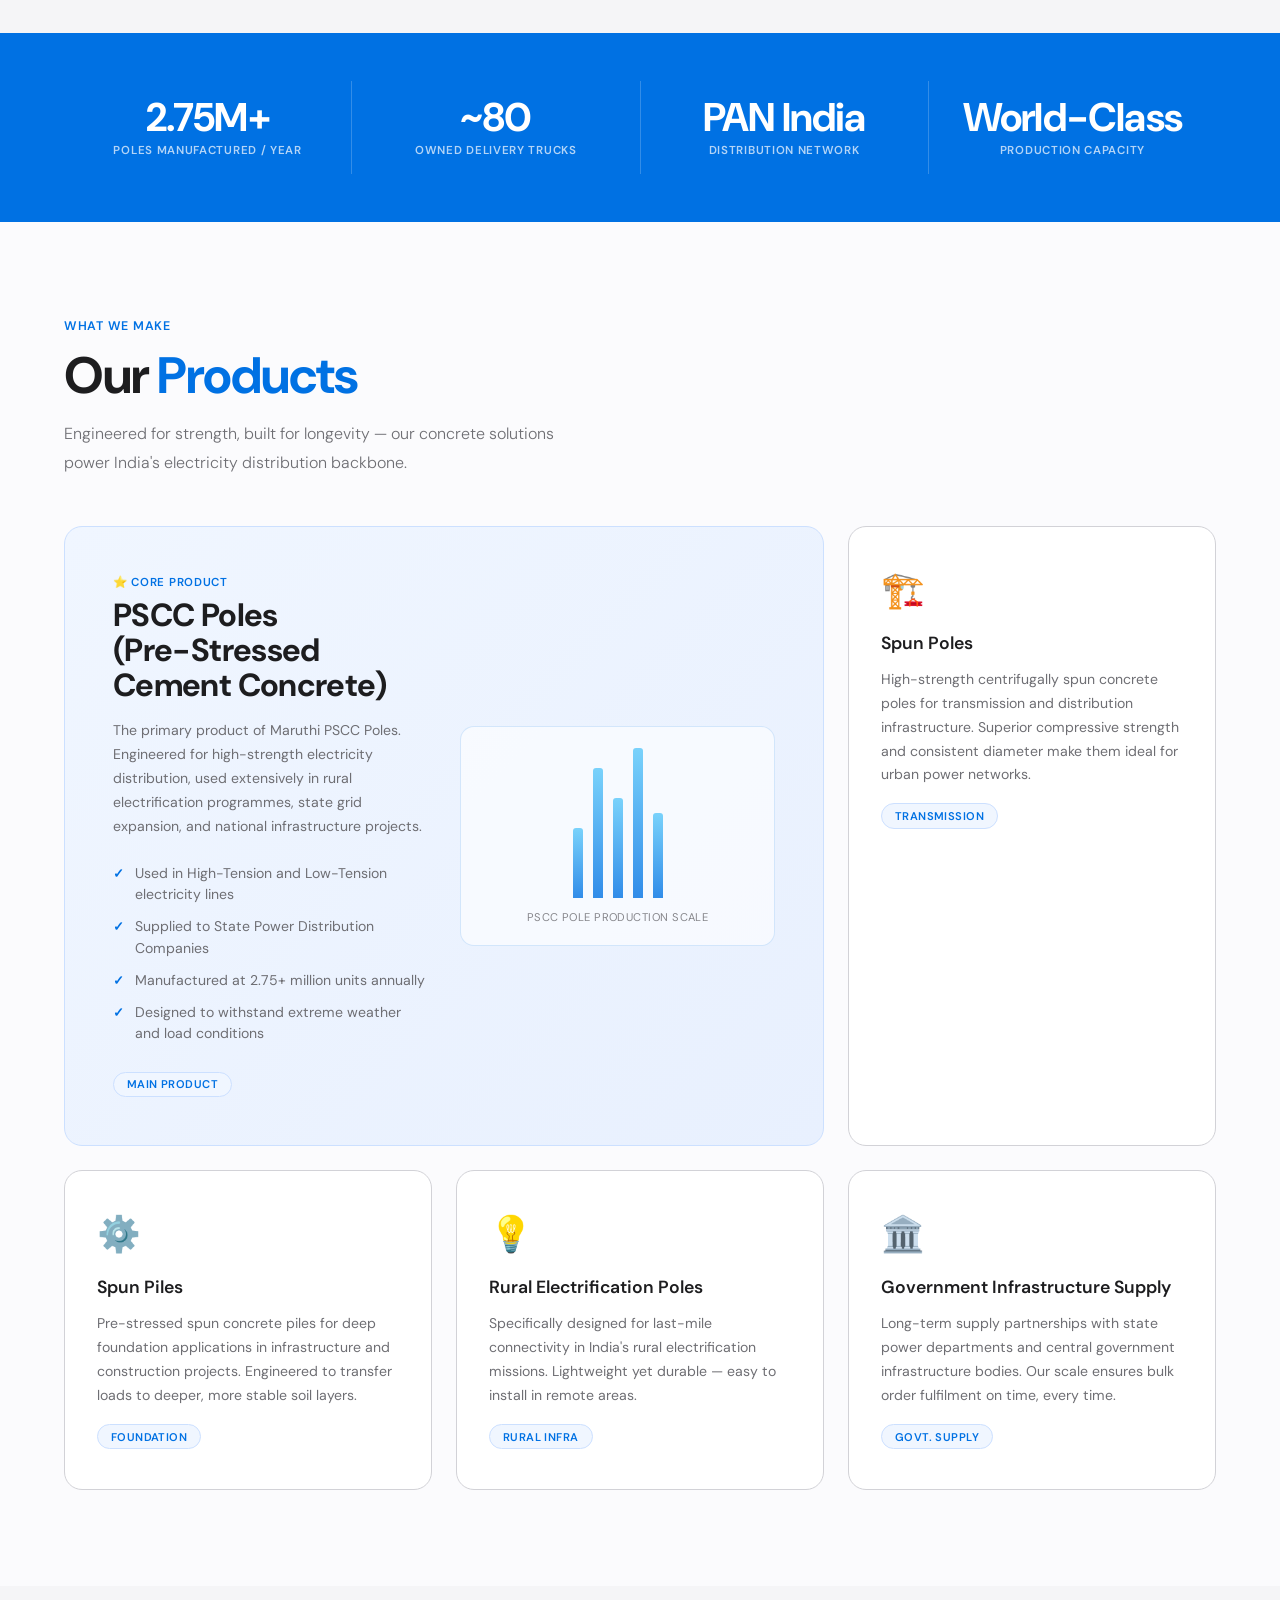
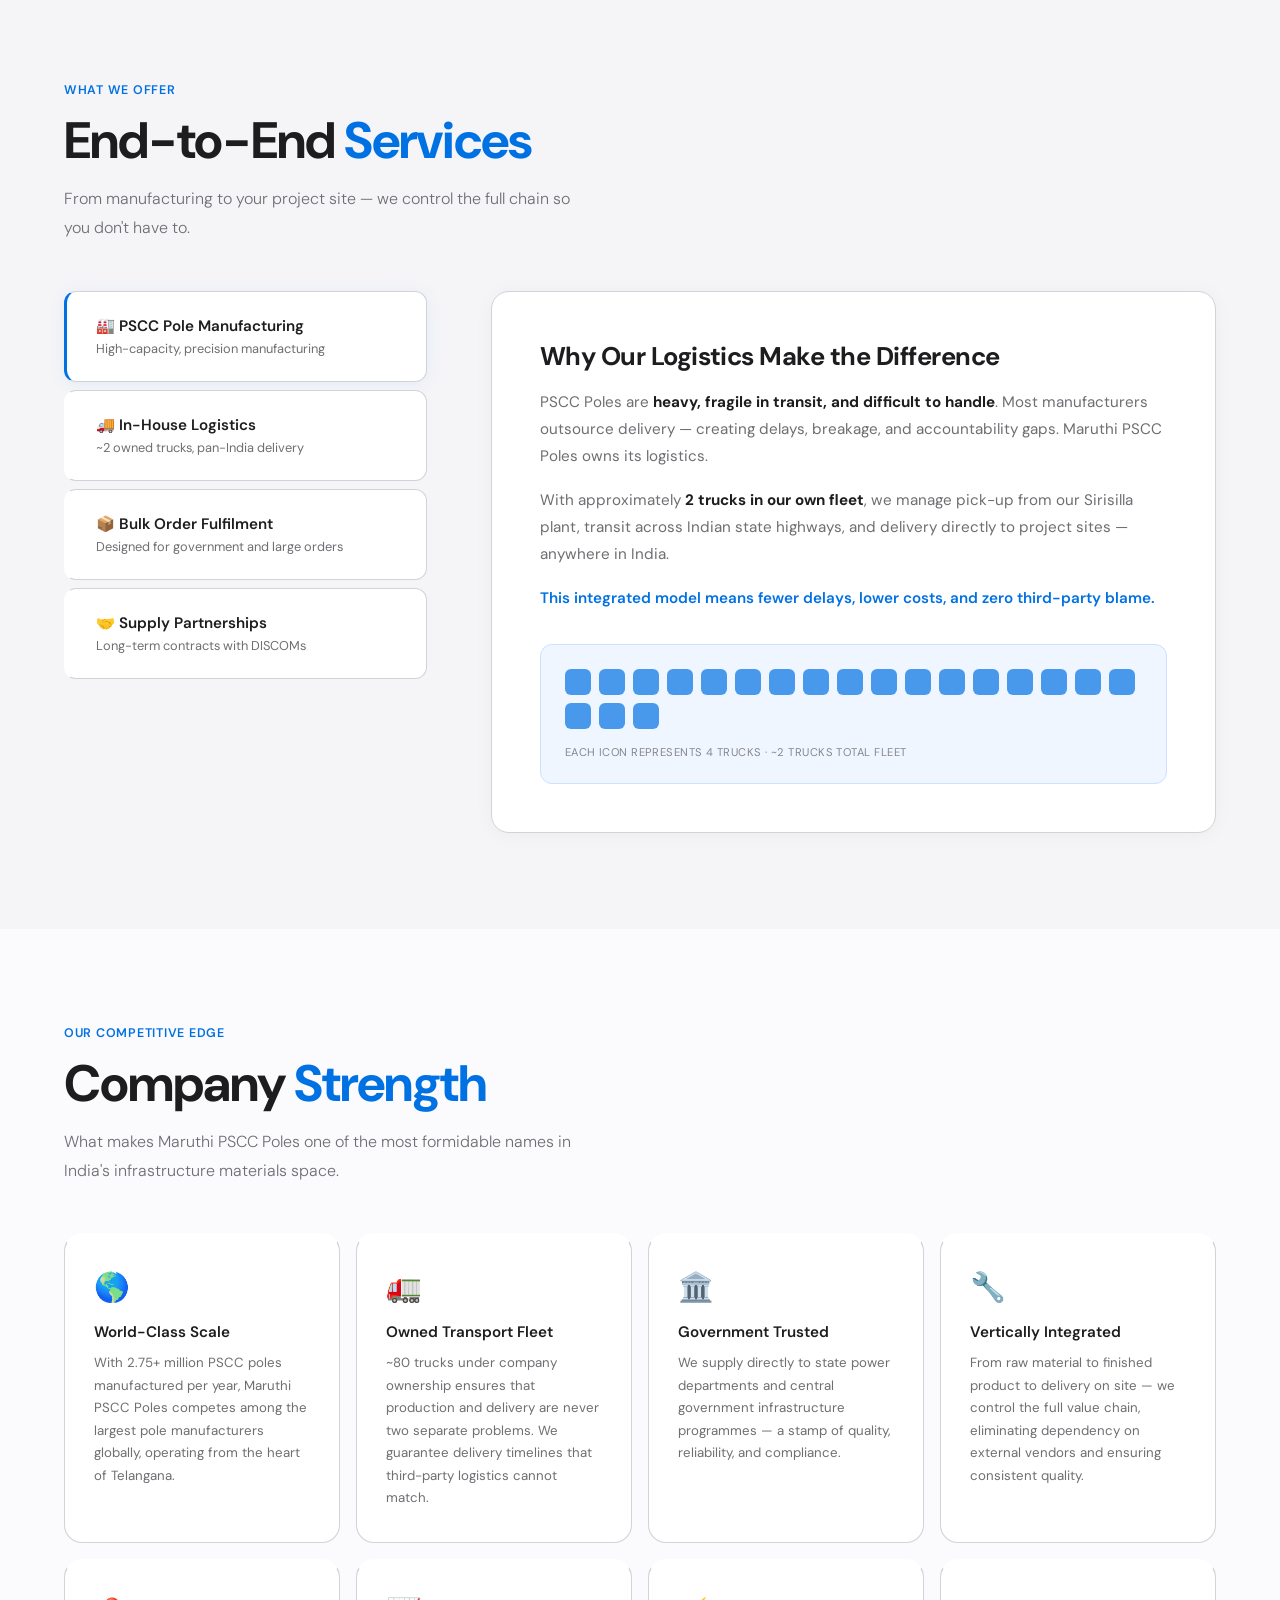
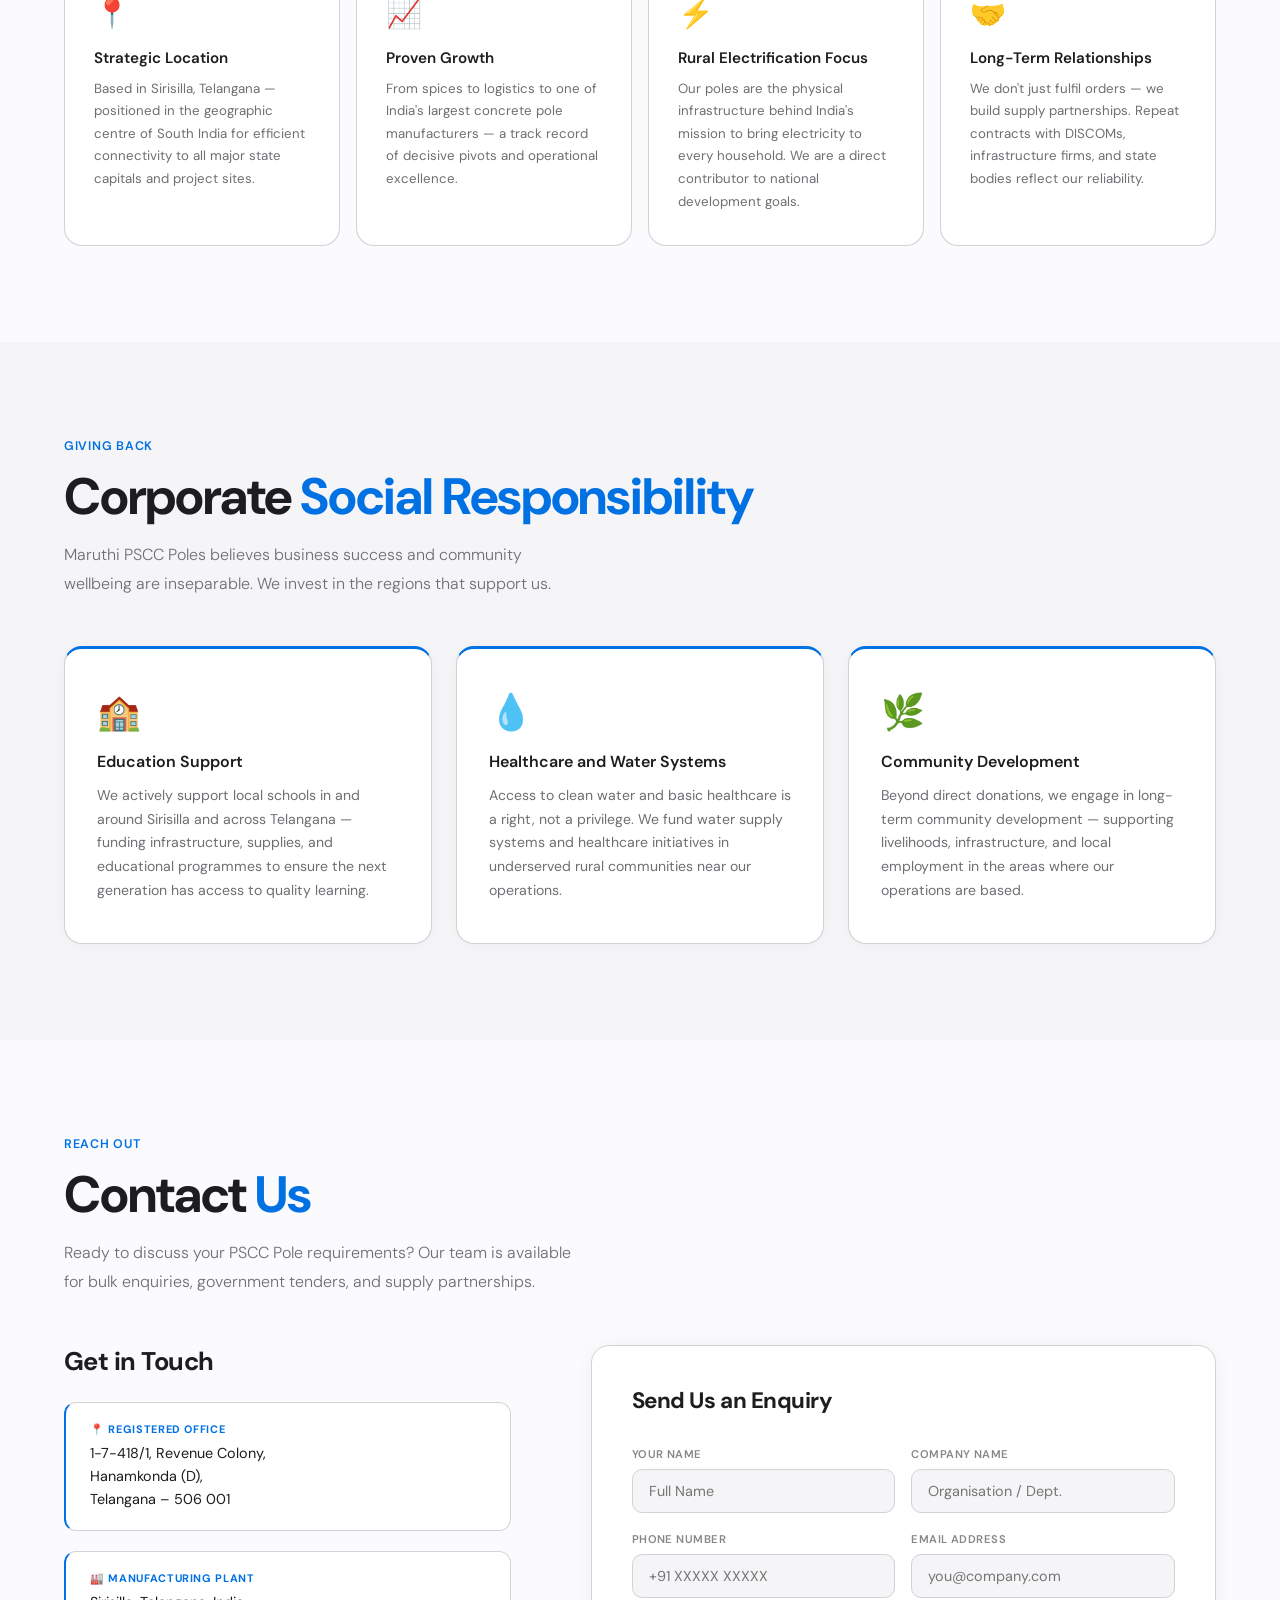
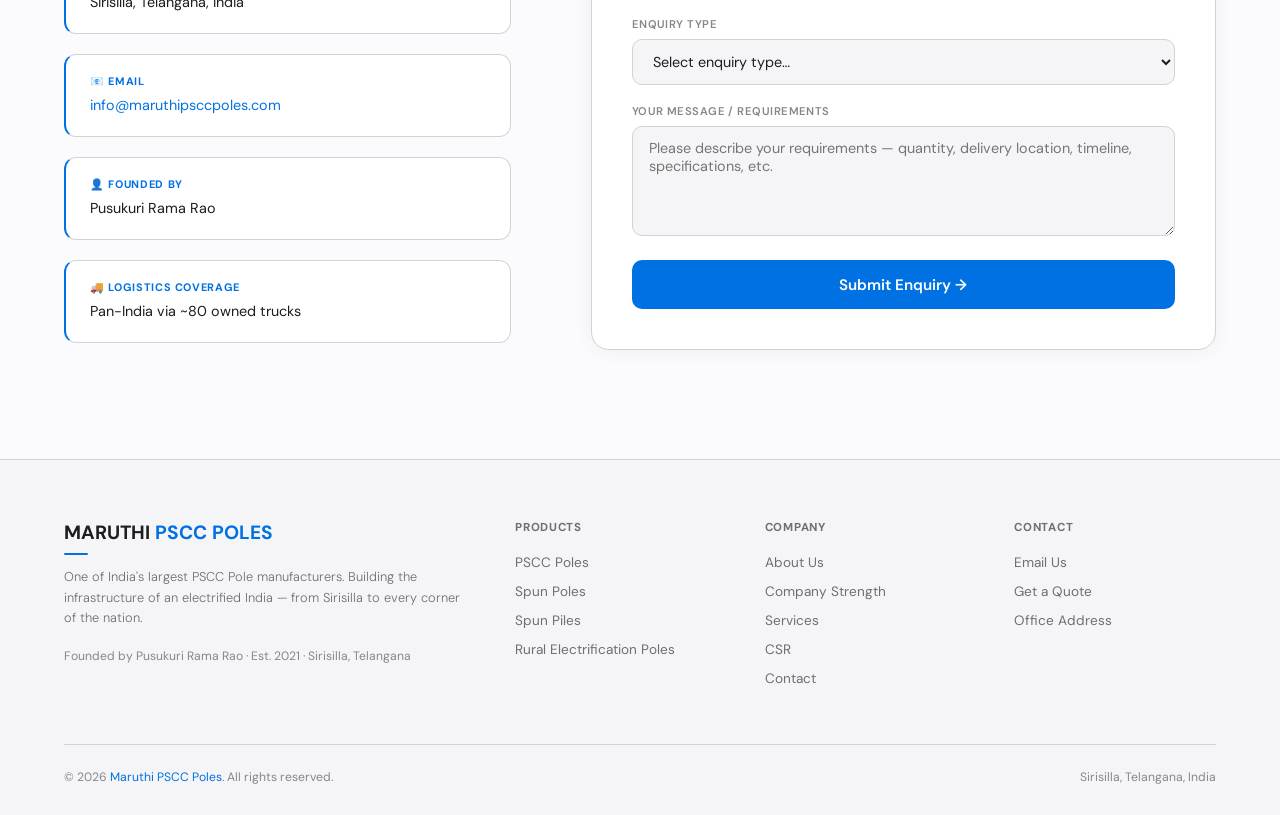
==== commit b0d066ec: "Update index.html" ====
--- a/index.html
+++ b/index.html
@@ -833,7 +833,7 @@
       </div>
     </div>
     <div class="footer-bottom">
-      <p>© 2024 <span>Maruthi PSCC Poles</span>. All rights reserved.</p>
+      <p>© 2026 <span>Maruthi PSCC Poles</span>. All rights reserved.</p>
       <p>Sirisilla, Telangana, India</p>
     </div>
   </footer>
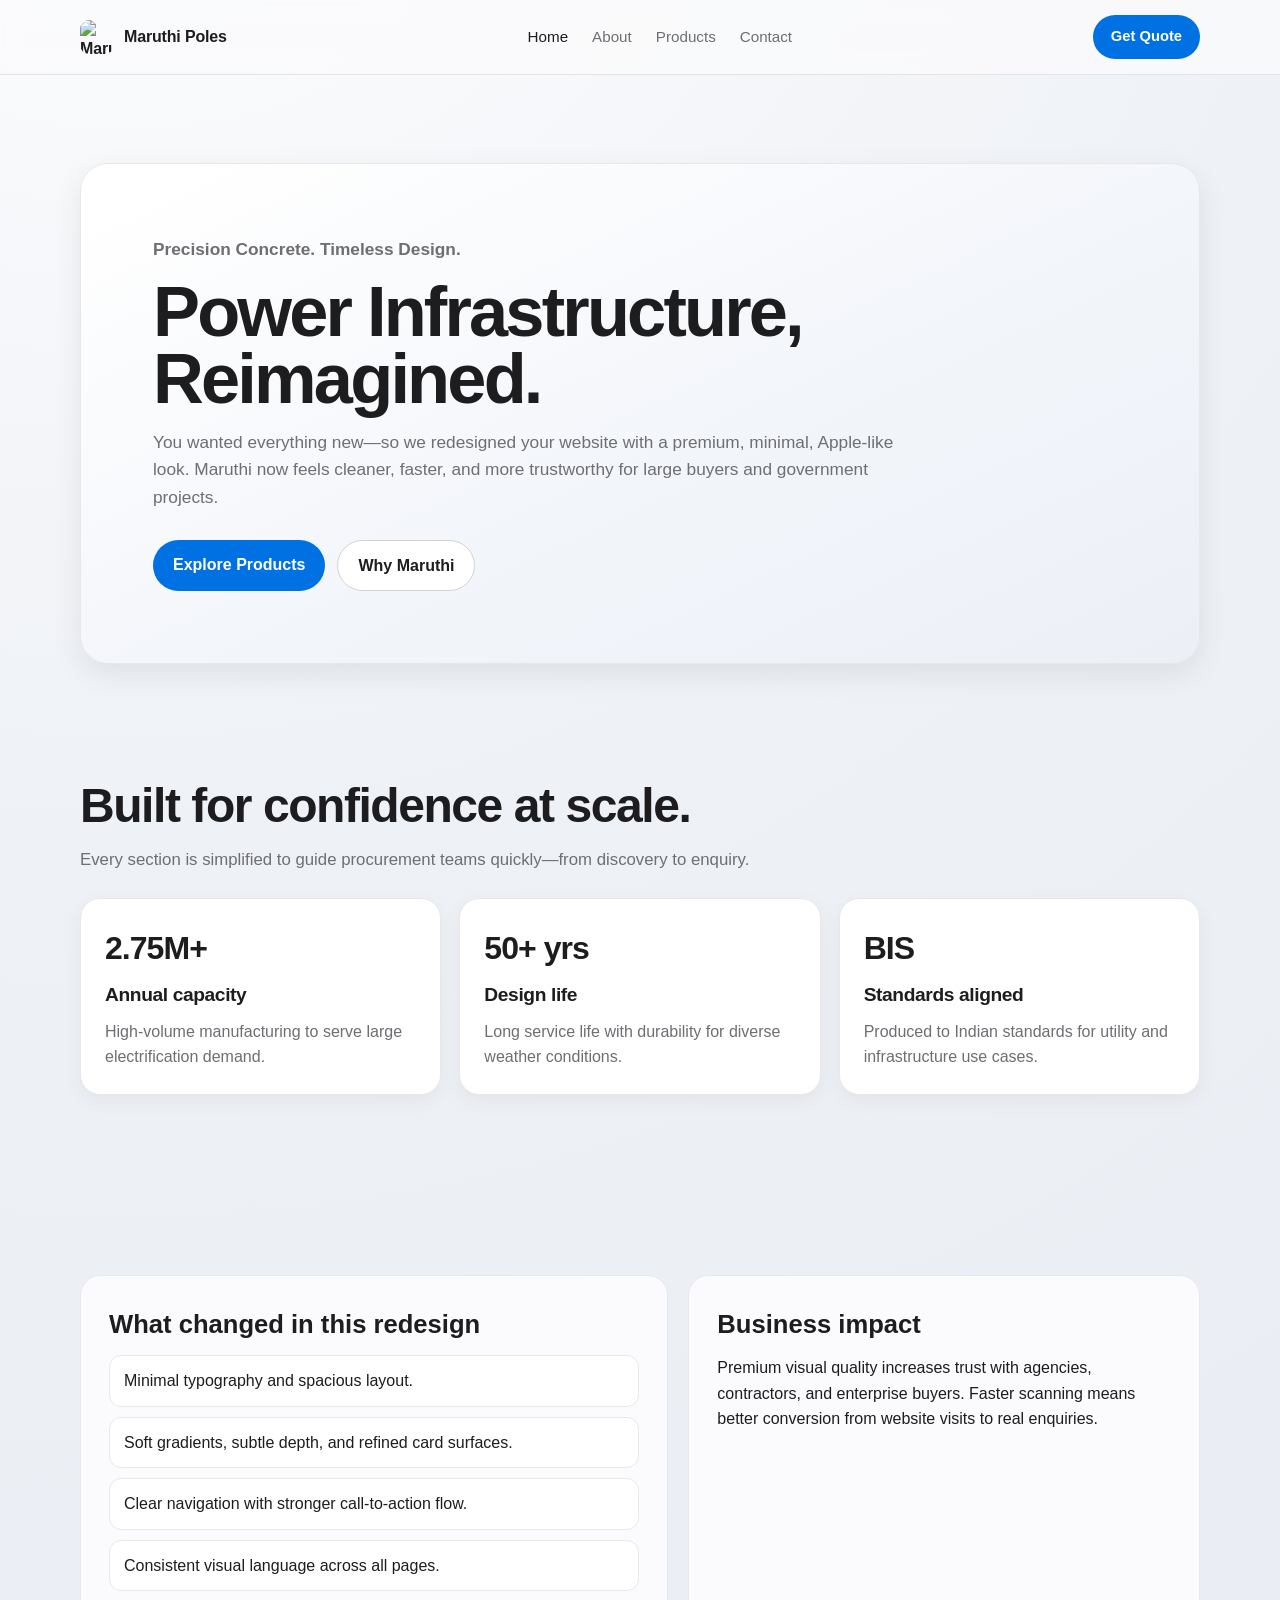
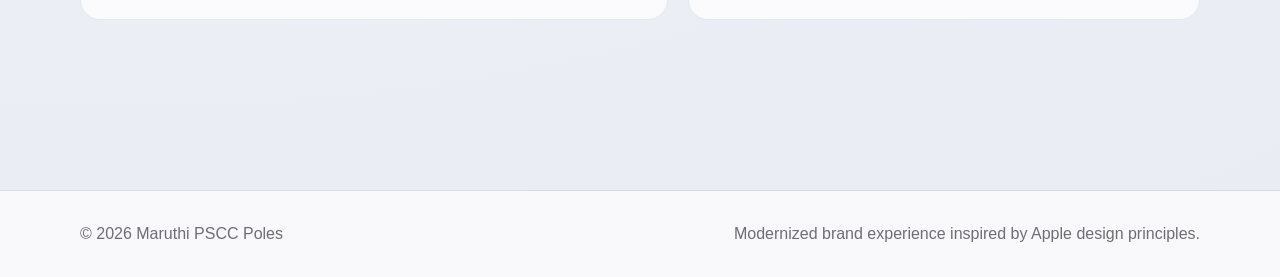
==== commit e860e177: "Merge 6d9d5df065b0485eefdd3852d77b0c36f9c9ae91 into c7435d937e6300cfecd810bb64a1d47fa7a8768e" ====
--- a/index.html
+++ b/index.html
@@ -1,842 +1,83 @@
 <!DOCTYPE html>
 <html lang="en">
 <head>
-  <meta charset="UTF-8"/>
-  <meta name="viewport" content="width=device-width, initial-scale=1.0"/>
-  <title>Maruthi PSCC Poles | Leading Manufacturers – Sirisilla, Telangana</title>
-  <meta name="description" content="Maruthi PSCC Poles – One of India's best PSCC Pole manufacturers. 1 million poles per year. Based in Sirisilla, Telangana. Founded by Pusukuri Rama Rao."/>
-  <link href="https://fonts.googleapis.com/css2?family=SF+Pro+Display:wght@300;400;600;700&family=Nunito+Sans:wght@300;400;600;700;800&family=DM+Sans:wght@300;400;500;600;700&display=swap" rel="stylesheet"/>
-  <style>
-    *,*::before,*::after{box-sizing:border-box;margin:0;padding:0}
-    html{scroll-behavior:smooth}
-    :root{
-      --blue:#0071e3;
-      --blue-hover:#0077ed;
-      --dark:#1d1d1f;
-      --mid:#6e6e73;
-      --light-mid:#86868b;
-      --bg:#ffffff;
-      --bg2:#f5f5f7;
-      --bg3:#fbfbfd;
-      --border:#d2d2d7;
-      --accent:#0071e3;
-      --accent2:#06c;
-      --text:#1d1d1f;
-    }
-
-    body{font-family:'DM Sans',sans-serif;background:var(--bg);color:var(--text);overflow-x:hidden;-webkit-font-smoothing:antialiased}
-    ::-webkit-scrollbar{width:4px}
-    ::-webkit-scrollbar-track{background:#f5f5f7}
-    ::-webkit-scrollbar-thumb{background:#c7c7cc;border-radius:2px}
-
-    /* NAV */
-    nav.main-nav{
-      position:fixed;top:0;left:0;right:0;z-index:1000;
-      background:rgba(255,255,255,0.85);
-      backdrop-filter:saturate(180%) blur(20px);
-      -webkit-backdrop-filter:saturate(180%) blur(20px);
-      border-bottom:1px solid rgba(0,0,0,0.08);
-      padding:0 5%;display:flex;align-items:center;justify-content:space-between;height:52px;
-    }
-    .nav-logo{font-family:'DM Sans',sans-serif;font-size:1rem;font-weight:700;color:var(--dark);letter-spacing:-0.3px;text-decoration:none}
-    .nav-logo span{color:var(--blue)}
-    .nav-links{display:flex;gap:2rem;list-style:none}
-    .nav-links a{color:var(--mid);text-decoration:none;font-size:0.82rem;font-weight:400;letter-spacing:0;transition:color 0.2s}
-    .nav-links a:hover{color:var(--dark)}
-    .nav-cta{background:var(--blue) !important;color:#fff !important;padding:0.4rem 1.1rem;border-radius:20px;font-weight:500 !important;transition:background 0.2s !important}
-    .nav-cta:hover{background:var(--blue-hover) !important}
-    .hamburger{display:none;flex-direction:column;gap:5px;cursor:pointer;background:none;border:none;padding:4px}
-    .hamburger span{width:20px;height:1.5px;background:var(--dark);display:block;transition:0.3s}
-
-    /* HERO */
-    #hero{
-      min-height:100vh;
-      background:linear-gradient(180deg,#fbfbfd 0%,#f5f5f7 100%);
-      display:flex;align-items:center;justify-content:center;
-      text-align:center;
-      position:relative;overflow:hidden;
-      padding:120px 5% 80px;
-    }
-    .hero-noise{
-      position:absolute;inset:0;
-      background-image:url("data:image/svg+xml,%3Csvg viewBox='0 0 200 200' xmlns='http://www.w3.org/2000/svg'%3E%3Cfilter id='n'%3E%3CfeTurbulence type='fractalNoise' baseFrequency='0.75' numOctaves='4' stitchTiles='stitch'/%3E%3C/filter%3E%3Crect width='100%25' height='100%25' filter='url(%23n)' opacity='0.03'/%3E%3C/svg%3E");
-      pointer-events:none;
-    }
-    .hero-content{position:relative;max-width:860px;margin:0 auto}
-    .hero-eyebrow{
-      font-size:0.78rem;font-weight:600;letter-spacing:0.05em;
-      text-transform:uppercase;color:var(--blue);margin-bottom:1.4rem;
-      display:inline-flex;align-items:center;gap:0.6rem;
-      animation:fadeUp 0.7s ease both;
-    }
-    .hero-eyebrow-dot{width:5px;height:5px;background:var(--blue);border-radius:50%;display:inline-block}
-    .hero-title{
-      font-family:'DM Sans',sans-serif;
-      font-size:clamp(2.8rem,8vw,6rem);
-      font-weight:700;line-height:1.05;
-      color:var(--dark);
-      margin-bottom:1.5rem;
-      letter-spacing:-0.03em;
-      animation:fadeUp 0.7s 0.1s ease both;
-    }
-    .hero-title em{font-style:normal;color:var(--blue)}
-    .hero-title .light{font-weight:300;color:var(--mid)}
-    .hero-sub{
-      font-size:1.15rem;font-weight:300;color:var(--mid);
-      line-height:1.75;max-width:600px;margin:0 auto 2.5rem;
-      animation:fadeUp 0.7s 0.2s ease both;
-    }
-    .hero-sub strong{color:var(--dark);font-weight:600}
-    .hero-buttons{
-      display:flex;gap:1rem;flex-wrap:wrap;justify-content:center;
-      animation:fadeUp 0.7s 0.3s ease both;
-    }
-    .btn-primary{
-      background:var(--blue);color:#fff;padding:0.75rem 1.8rem;
-      font-family:'DM Sans',sans-serif;font-size:0.95rem;font-weight:500;
-      text-decoration:none;border:none;cursor:pointer;
-      border-radius:980px;transition:background 0.2s,transform 0.2s;
-      display:inline-block;
-    }
-    .btn-primary:hover{background:var(--blue-hover);transform:translateY(-1px)}
-    .btn-outline{
-      background:transparent;color:var(--blue);padding:0.75rem 1.8rem;
-      font-family:'DM Sans',sans-serif;font-size:0.95rem;font-weight:500;
-      text-decoration:none;border:1px solid var(--blue);cursor:pointer;
-      border-radius:980px;transition:all 0.2s;display:inline-block;
-    }
-    .btn-outline:hover{background:var(--blue);color:#fff;transform:translateY(-1px)}
-
-    .hero-stats{
-      margin-top:4rem;display:flex;gap:0;flex-wrap:wrap;justify-content:center;
-      background:#fff;border:1px solid var(--border);border-radius:18px;
-      overflow:hidden;
-      animation:fadeUp 0.7s 0.4s ease both;
-      box-shadow:0 2px 20px rgba(0,0,0,0.06);
-    }
-    .stat-item{flex:1;min-width:130px;padding:1.8rem 1.5rem;text-align:center;border-right:1px solid var(--border)}
-    .stat-item:last-child{border-right:none}
-    .stat-num{font-family:'DM Sans',sans-serif;font-size:1.8rem;font-weight:700;color:var(--dark);line-height:1;letter-spacing:-0.02em}
-    .stat-label{font-size:0.72rem;font-weight:500;letter-spacing:0.03em;text-transform:uppercase;color:var(--light-mid);margin-top:0.4rem}
-    @keyframes fadeUp{from{opacity:0;transform:translateY(24px)}to{opacity:1;transform:translateY(0)}}
-
-    /* SECTIONS */
-    .site-section{padding:96px 5%}
-    .section-eyebrow{
-      font-size:0.78rem;font-weight:600;letter-spacing:0.06em;
-      text-transform:uppercase;color:var(--blue);margin-bottom:0.9rem;
-    }
-    .section-title{
-      font-family:'DM Sans',sans-serif;
-      font-size:clamp(2rem,4.5vw,3.2rem);
-      font-weight:700;color:var(--dark);line-height:1.1;
-      margin-bottom:1rem;letter-spacing:-0.02em;
-    }
-    .section-title span{color:var(--blue)}
-    .section-desc{font-size:1rem;color:var(--mid);font-weight:300;line-height:1.8;max-width:520px;margin-bottom:3rem}
-
-    /* ABOUT */
-    #about{background:var(--bg2)}
-    .about-inner{display:grid;grid-template-columns:1fr 1fr;gap:5rem;align-items:center}
-    .about-card{
-      background:#fff;border:1px solid var(--border);
-      padding:2.5rem;border-radius:18px;
-      box-shadow:0 2px 16px rgba(0,0,0,0.04);
-    }
-    .about-card p{font-size:0.95rem;line-height:1.8;color:var(--mid)}
-    .about-card p strong{color:var(--dark)}
-    .timeline{margin-top:2rem}
-    .timeline-item{display:flex;gap:1.4rem;margin-bottom:2rem;position:relative}
-    .timeline-item:not(:last-child)::after{
-      content:'';position:absolute;left:17px;top:36px;
-      width:1px;height:calc(100% + 0.5rem);
-      background:var(--border);
-    }
-    .tl-dot{
-      width:36px;height:36px;min-width:36px;
-      background:#fff;border:1.5px solid var(--border);
-      border-radius:50%;display:flex;align-items:center;justify-content:center;
-      font-size:0.65rem;font-weight:700;color:var(--blue);margin-top:2px;
-      box-shadow:0 1px 6px rgba(0,0,0,0.06);
-    }
-    .tl-content h4{font-size:0.95rem;font-weight:600;color:var(--dark);margin-bottom:0.3rem}
-    .tl-content p{font-size:0.85rem;color:var(--mid);line-height:1.6}
-
-    /* SCALE STRIP */
-    .scale-strip{
-      background:var(--blue);padding:48px 5%;
-      display:flex;flex-wrap:wrap;
-    }
-    .scale-item{flex:1;text-align:center;padding:1rem;border-right:1px solid rgba(255,255,255,0.2);min-width:150px}
-    .scale-item:last-child{border-right:none}
-    .scale-num{font-family:'DM Sans',sans-serif;font-size:2.5rem;font-weight:700;color:#fff;line-height:1;letter-spacing:-0.02em}
-    .scale-label{font-size:0.72rem;font-weight:600;letter-spacing:0.06em;text-transform:uppercase;color:rgba(255,255,255,0.7);margin-top:0.35rem}
-
-    /* PRODUCTS */
-    #products{background:var(--bg3)}
-    .products-grid{
-      display:grid;grid-template-columns:repeat(3,1fr);
-      gap:1.5rem;
-    }
-    .product-card{
-      background:#fff;padding:2.5rem 2rem;
-      border:1px solid var(--border);border-radius:18px;
-      transition:box-shadow 0.3s,transform 0.3s;
-      position:relative;overflow:hidden;
-    }
-    .product-card:hover{
-      box-shadow:0 8px 40px rgba(0,0,0,0.1);
-      transform:translateY(-3px);
-    }
-    .product-icon{font-size:2.2rem;margin-bottom:1.2rem}
-    .product-card h3{
-      font-size:1.1rem;font-weight:600;color:var(--dark);
-      margin-bottom:0.8rem;line-height:1.3;
-    }
-    .product-card p{font-size:0.88rem;color:var(--mid);line-height:1.7}
-    .product-tag{
-      display:inline-block;margin-top:1rem;
-      background:#f0f6ff;color:var(--blue);
-      font-size:0.7rem;font-weight:600;letter-spacing:0.04em;
-      text-transform:uppercase;padding:0.3rem 0.8rem;
-      border-radius:20px;border:1px solid #cce0ff;
-    }
-    .product-featured{
-      grid-column:span 2;
-      background:linear-gradient(135deg,#f0f6ff 0%,#e8f0fe 100%);
-      border:1px solid #cce0ff;
-      display:grid;grid-template-columns:1fr 1fr;
-      gap:2rem;align-items:center;padding:3rem;
-      border-radius:18px;
-    }
-    .product-featured-label{
-      font-size:0.72rem;font-weight:600;letter-spacing:0.06em;
-      color:var(--blue);text-transform:uppercase;margin-bottom:0.5rem;
-    }
-    .product-featured h3{
-      font-family:'DM Sans',sans-serif;font-size:2rem;font-weight:700;
-      color:var(--dark);line-height:1.1;margin-bottom:1rem;letter-spacing:-0.02em;
-    }
-    .product-specs{list-style:none;margin-top:1.5rem}
-    .product-specs li{
-      display:flex;align-items:flex-start;gap:0.7rem;
-      font-size:0.88rem;color:var(--mid);margin-bottom:0.7rem;line-height:1.5;
-    }
-    .product-specs li::before{
-      content:'✓';color:var(--blue);font-size:0.8rem;
-      font-weight:700;margin-top:1px;flex-shrink:0;
-    }
-    .featured-visual{
-      background:rgba(255,255,255,0.6);
-      border:1px solid rgba(0,113,227,0.15);
-      border-radius:14px;
-      height:220px;
-      display:flex;flex-direction:column;
-      align-items:center;justify-content:center;gap:0.8rem;
-    }
-    .pole-visual{display:flex;gap:10px;align-items:flex-end}
-    .pole-bar{
-      background:linear-gradient(to top,var(--blue),#5ac8fa);
-      width:10px;border-radius:3px 3px 0 0;opacity:0.8;
-    }
-    .pole-bar:nth-child(1){height:70px}
-    .pole-bar:nth-child(2){height:130px}
-    .pole-bar:nth-child(3){height:100px}
-    .pole-bar:nth-child(4){height:150px}
-    .pole-bar:nth-child(5){height:85px}
-    .featured-visual span{font-size:0.7rem;color:var(--light-mid);letter-spacing:0.04em;text-transform:uppercase}
-
-    /* SERVICES */
-    #services{background:var(--bg2)}
-    .services-layout{display:grid;grid-template-columns:1fr 2fr;gap:4rem;align-items:start}
-    .services-list{display:flex;flex-direction:column;gap:0.5rem}
-    .service-item{
-      background:#fff;padding:1.5rem 1.8rem;
-      border:1px solid var(--border);border-radius:12px;
-      border-left:3px solid transparent;transition:all 0.2s;cursor:default;
-    }
-    .service-item:hover,.service-item.active-svc{
-      border-left-color:var(--blue);
-      box-shadow:0 2px 16px rgba(0,113,227,0.08);
-    }
-    .service-item h4{font-size:0.95rem;font-weight:600;color:var(--dark);margin-bottom:0.25rem}
-    .service-item p{font-size:0.8rem;color:var(--mid)}
-    .service-detail{
-      background:#fff;padding:3rem;
-      border:1px solid var(--border);border-radius:18px;
-      box-shadow:0 2px 20px rgba(0,0,0,0.04);
-    }
-    .service-detail h3{
-      font-family:'DM Sans',sans-serif;font-size:1.6rem;font-weight:700;
-      color:var(--dark);margin-bottom:1rem;letter-spacing:-0.02em;
-    }
-    .service-detail p{color:var(--mid);line-height:1.8;margin-bottom:1rem;font-size:0.95rem}
-    .service-detail p strong{color:var(--dark)}
-    .service-detail .highlight{color:var(--blue);font-weight:600}
-    .trucks-visual{
-      margin-top:2rem;
-      background:#f0f6ff;
-      border:1px solid #cce0ff;border-radius:12px;
-      padding:1.5rem;display:flex;flex-wrap:wrap;gap:8px;
-    }
-    .truck-dot{
-      width:26px;height:26px;
-      background:var(--blue);border-radius:6px;opacity:0.7;
-    }
-    .trucks-caption{
-      width:100%;font-size:0.7rem;color:var(--light-mid);
-      letter-spacing:0.04em;text-transform:uppercase;margin-top:0.5rem;
-    }
-
-    /* STRENGTH */
-    #strength{background:var(--bg3)}
-    .strength-grid{display:grid;grid-template-columns:repeat(4,1fr);gap:1rem}
-    .strength-card{
-      background:#fff;padding:2rem 1.8rem;
-      border:1px solid var(--border);border-radius:18px;
-      border-top:3px solid transparent;
-      transition:border-top-color 0.3s,box-shadow 0.3s,transform 0.3s;
-    }
-    .strength-card:hover{
-      border-top-color:var(--blue);
-      box-shadow:0 6px 30px rgba(0,0,0,0.08);
-      transform:translateY(-3px);
-    }
-    .strength-card .s-icon{font-size:1.8rem;margin-bottom:1rem}
-    .strength-card h4{font-size:0.95rem;font-weight:600;color:var(--dark);margin-bottom:0.6rem}
-    .strength-card p{font-size:0.83rem;color:var(--mid);line-height:1.7}
-
-    /* CSR */
-    #csr{background:var(--bg2)}
-    .csr-grid{display:grid;grid-template-columns:repeat(3,1fr);gap:1.5rem;margin-top:1rem}
-    .csr-card{
-      background:#fff;padding:2.5rem 2rem;
-      border:1px solid var(--border);border-radius:18px;
-      border-top:3px solid var(--blue);
-      box-shadow:0 1px 12px rgba(0,0,0,0.04);
-    }
-    .csr-icon{font-size:2.2rem;margin-bottom:1rem}
-    .csr-card h4{font-size:1rem;font-weight:600;color:var(--dark);margin-bottom:0.7rem}
-    .csr-card p{font-size:0.88rem;color:var(--mid);line-height:1.7}
-
-    /* CONTACT */
-    #contact{background:var(--bg3)}
-    .contact-inner{display:grid;grid-template-columns:1fr 1.4fr;gap:5rem;align-items:start}
-    .contact-info h3{
-      font-family:'DM Sans',sans-serif;font-size:1.6rem;font-weight:700;
-      color:var(--dark);margin-bottom:1.5rem;letter-spacing:-0.02em;
-    }
-    .contact-block{
-      margin-bottom:1.2rem;padding:1.2rem 1.5rem;
-      background:#fff;border:1px solid var(--border);border-radius:12px;
-      border-left:2px solid var(--blue);
-    }
-    .contact-block label{
-      font-size:0.68rem;font-weight:700;letter-spacing:0.06em;
-      text-transform:uppercase;color:var(--blue);display:block;margin-bottom:0.4rem;
-    }
-    .contact-block p{font-size:0.9rem;color:var(--dark);line-height:1.6}
-    .contact-block a{color:var(--blue);text-decoration:none}
-    .contact-block a:hover{text-decoration:underline}
-    .contact-form{
-      background:#fff;padding:2.5rem;
-      border:1px solid var(--border);border-radius:18px;
-      box-shadow:0 2px 20px rgba(0,0,0,0.05);
-    }
-    .contact-form h3{
-      font-family:'DM Sans',sans-serif;font-size:1.4rem;font-weight:700;
-      color:var(--dark);margin-bottom:2rem;letter-spacing:-0.02em;
-    }
-    .form-group{margin-bottom:1.2rem}
-    .form-group label{
-      display:block;font-size:0.7rem;font-weight:600;
-      letter-spacing:0.04em;text-transform:uppercase;
-      color:var(--light-mid);margin-bottom:0.5rem;
-    }
-    .form-group input,.form-group textarea,.form-group select{
-      width:100%;background:#f5f5f7;border:1px solid var(--border);
-      color:var(--dark);padding:0.75rem 1rem;
-      font-family:'DM Sans',sans-serif;font-size:0.9rem;
-      outline:none;transition:border-color 0.2s,box-shadow 0.2s;
-      border-radius:10px;
-    }
-    .form-group input:focus,.form-group textarea:focus,.form-group select:focus{
-      border-color:var(--blue);
-      box-shadow:0 0 0 3px rgba(0,113,227,0.12);
-      background:#fff;
-    }
-    .form-group textarea{resize:vertical;min-height:110px}
-    .form-group select{cursor:pointer}
-    .form-row{display:grid;grid-template-columns:1fr 1fr;gap:1rem}
-    .btn-submit{
-      width:100%;background:var(--blue);color:#fff;padding:0.9rem;
-      font-family:'DM Sans',sans-serif;font-size:0.95rem;font-weight:600;
-      letter-spacing:0;border:none;cursor:pointer;
-      transition:background 0.2s,transform 0.1s;border-radius:10px;
-    }
-    .btn-submit:hover{background:var(--blue-hover);transform:translateY(-1px)}
-
-    /* FOOTER */
-    footer.site-footer{
-      background:var(--bg2);
-      border-top:1px solid var(--border);
-      padding:60px 5% 30px;
-    }
-    .footer-grid{display:grid;grid-template-columns:2fr 1fr 1fr 1fr;gap:3rem;margin-bottom:3rem}
-    .footer-logo{font-family:'DM Sans',sans-serif;font-size:1.2rem;font-weight:700;color:var(--dark);margin-bottom:0.5rem}
-    .footer-logo span{color:var(--blue)}
-    .footer-tagline{font-size:0.8rem;font-weight:300;color:var(--mid);line-height:1.6;margin-bottom:1.2rem}
-    .footer-divider{width:24px;height:2px;background:var(--blue);margin-bottom:0.8rem;border-radius:2px}
-    .footer-col h5{
-      font-size:0.72rem;font-weight:700;letter-spacing:0.06em;
-      text-transform:uppercase;color:var(--mid);margin-bottom:1rem;
-    }
-    .footer-col ul{list-style:none}
-    .footer-col ul li{margin-bottom:0.5rem}
-    .footer-col ul li a{font-size:0.85rem;color:var(--mid);text-decoration:none;transition:color 0.2s}
-    .footer-col ul li a:hover{color:var(--blue)}
-    .footer-bottom{
-      border-top:1px solid var(--border);padding-top:1.5rem;
-      display:flex;justify-content:space-between;align-items:center;flex-wrap:wrap;gap:1rem;
-    }
-    .footer-bottom p{font-size:0.76rem;color:var(--light-mid)}
-    .footer-bottom span{color:var(--blue)}
-
-    /* RESPONSIVE */
-    @media(max-width:900px){
-      .nav-links{
-        display:none;position:fixed;top:52px;left:0;right:0;
-        background:rgba(255,255,255,0.97);backdrop-filter:blur(20px);
-        flex-direction:column;padding:2rem 5%;gap:1.5rem;
-        border-bottom:1px solid var(--border);
-      }
-      .nav-links.open{display:flex}
-      .hamburger{display:flex}
-      .about-inner,.services-layout,.contact-inner,.footer-grid{grid-template-columns:1fr;gap:2rem}
-      .product-featured{grid-column:span 1;grid-template-columns:1fr}
-      .products-grid{grid-template-columns:1fr}
-      .strength-grid{grid-template-columns:1fr 1fr}
-      .csr-grid{grid-template-columns:1fr}
-      .hero-stats{flex-direction:row}
-      .form-row{grid-template-columns:1fr}
-    }
-    @media(max-width:600px){
-      .strength-grid{grid-template-columns:1fr}
-      .site-section{padding:60px 5%}
-      .stat-item{min-width:100px}
-    }
-  </style>
+  <meta charset="UTF-8" />
+  <meta name="viewport" content="width=device-width, initial-scale=1.0" />
+  <title>Maruthi PSCC Poles | Modern Infrastructure, Apple-Style Experience</title>
+  <meta name="description" content="Maruthi PSCC Poles with a clean, modern Apple-inspired digital experience." />
+  <link rel="stylesheet" href="style.css" />
 </head>
-
 <body>
-
-  <!-- NAVIGATION -->
-  <nav class="main-nav">
-    <a class="nav-logo" href="#hero">MARUTHI <span>PSCC POLES</span></a>
-    <ul class="nav-links" id="navLinks">
-      <li><a href="#about">About</a></li>
-      <li><a href="#products">Products</a></li>
-      <li><a href="#services">Services</a></li>
-      <li><a href="#strength">Strength</a></li>
-      <li><a href="#csr">CSR</a></li>
-      <li><a href="#contact" class="nav-cta">Contact Us</a></li>
-    </ul>
-    <button class="hamburger" onclick="document.getElementById('navLinks').classList.toggle('open')" aria-label="Toggle menu">
-      <span></span><span></span><span></span>
-    </button>
+  <nav class="navbar" id="navbar">
+    <div class="nav-inner">
+      <a class="nav-logo" href="index.html"><img src="logo.jpeg" alt="Maruthi logo"/>Maruthi Poles</a>
+      <ul class="nav-links">
+        <li><a class="active" href="index.html">Home</a></li>
+        <li><a href="about.html">About</a></li>
+        <li><a href="products.html">Products</a></li>
+        <li><a href="contact.html">Contact</a></li>
+      </ul>
+      <a class="nav-cta" href="contact.html">Get Quote</a>
+      <button class="nav-burger" onclick="toggleMenu()" aria-label="Toggle menu"><span></span><span></span><span></span></button>
+    </div>
+    <div class="mobile-menu" id="mobileMenu">
+      <a href="index.html">Home</a><a href="about.html">About</a><a href="products.html">Products</a><a href="contact.html">Contact</a>
+    </div>
   </nav>
 
-  <!-- HERO -->
-  <section id="hero">
-    <div class="hero-noise"></div>
-    <div class="hero-content">
-      <div class="hero-eyebrow">
-        <span class="hero-eyebrow-dot"></span>
-        Sirisilla, Telangana · Est. 2021
+  <header class="hero container">
+    <div class="hero-card" data-reveal>
+      <p class="hero-eyebrow">Precision Concrete. Timeless Design.</p>
+      <h1>Power Infrastructure,<br/>Reimagined.</h1>
+      <p>
+        You wanted everything new—so we redesigned your website with a premium, minimal, Apple-like look.
+        Maruthi now feels cleaner, faster, and more trustworthy for large buyers and government projects.
+      </p>
+      <div class="hero-actions">
+        <a class="btn btn-primary" href="products.html">Explore Products</a>
+        <a class="btn btn-secondary" href="about.html">Why Maruthi</a>
       </div>
-      <h1 class="hero-title">
-        Building India's<br/>
-        <em>Power</em> <span class="light">Infrastructure.</span>
-      </h1>
-      <p class="hero-sub">
-        Maruthi PSCC Poles is <strong>one of India's best manufacturers of Pre-Stressed Cement Concrete Poles</strong> — the backbone of rural electrification and national power distribution. Founded by <strong>Pusukuri Rama Rao</strong>, we make and deliver strength across the nation.
+    </div>
+  </header>
+
+  <section class="section">
+    <div class="container">
+      <h2 class="section-title" data-reveal>Built for confidence at scale.</h2>
+      <p class="section-subtitle" data-reveal>
+        Every section is simplified to guide procurement teams quickly—from discovery to enquiry.
       </p>
-      <div class="hero-buttons">
-        <a class="btn-primary" href="#products">Our Products</a>
-        <a class="btn-outline" href="#contact">Get a Quote</a>
-      </div>
-      <div class="hero-stats">
-        <div class="stat-item">
-          <div class="stat-num">1M+</div>
-          <div class="stat-label">Poles per Year</div>
-        </div>
-        <div class="stat-item">
-          <div class="stat-num">~2</div>
-          <div class="stat-label">Owned Trucks</div>
-        </div>
-        <div class="stat-item">
-          <div class="stat-num">PAN</div>
-          <div class="stat-label">India Delivery</div>
-        </div>
-        <div class="stat-item">
-          <div class="stat-num">2021</div>
-          <div class="stat-label">Founded</div>
-        </div>
+      <div class="grid-3" style="margin-top:24px;">
+        <article class="card" data-reveal><div class="metric">2.75M+</div><h3>Annual capacity</h3><p>High-volume manufacturing to serve large electrification demand.</p></article>
+        <article class="card" data-reveal><div class="metric">50+ yrs</div><h3>Design life</h3><p>Long service life with durability for diverse weather conditions.</p></article>
+        <article class="card" data-reveal><div class="metric">BIS</div><h3>Standards aligned</h3><p>Produced to Indian standards for utility and infrastructure use cases.</p></article>
       </div>
     </div>
   </section>
 
-  <!-- ABOUT -->
-  <section class="site-section" id="about">
-    <div class="about-inner">
-      <div>
-        <div class="section-eyebrow">Our Story</div>
-        <h2 class="section-title">From Spices to <span>Steel &amp; Concrete</span></h2>
-        <p class="section-desc">What began as a spices trading enterprise grew through logistics into one of India's most respected infrastructure material manufacturers. Every pole we produce carries the legacy of decades of entrepreneurial grit.</p>
-        <div class="about-card">
-          <p>Maruthi PSCC Poles was established by <strong>Pusukuri Rama Rao</strong> in Sirisilla, Telangana. The company specialises in Pre-Stressed Cement Concrete (PSCC) Poles for electricity distribution networks across India — powering rural and urban areas alike through government and private infrastructure projects.</p>
-        </div>
+  <section class="section">
+    <div class="container split">
+      <div class="pane" data-reveal>
+        <h3 style="font-size:1.6rem; margin-bottom:10px;">What changed in this redesign</h3>
+        <ul class="clean-list">
+          <li>Minimal typography and spacious layout.</li>
+          <li>Soft gradients, subtle depth, and refined card surfaces.</li>
+          <li>Clear navigation with stronger call-to-action flow.</li>
+          <li>Consistent visual language across all pages.</li>
+        </ul>
       </div>
-      <div>
-        <div class="timeline">
-          <div class="timeline-item">
-            <div class="tl-dot">I</div>
-            <div class="tl-content">
-              <h4>Business Origins — Spices Trade</h4>
-              <p>The founding family begins commercial operations in agricultural commodities, building capital and business acumen across Telangana.</p>
-            </div>
-          </div>
-          <div class="timeline-item">
-            <div class="tl-dot">II</div>
-            <div class="tl-content">
-              <h4>Expansion into Logistics</h4>
-              <p>Recognising the power of controlled supply chains, the company builds its own trucking fleet — solving last-mile delivery challenges before most manufacturers do.</p>
-            </div>
-          </div>
-          <div class="timeline-item">
-            <div class="tl-dot">III</div>
-            <div class="tl-content">
-              <h4>2021 — Maruthi PSCC Poles Founded</h4>
-              <p>The company pivots into PSCC Pole manufacturing, combining logistics expertise with high-capacity production in Sirisilla.</p>
-            </div>
-          </div>
-          <div class="timeline-item">
-            <div class="tl-dot">IV</div>
-            <div class="tl-content">
-              <h4>Today — National Scale</h4>
-              <p>2.75+ million poles produced annually. Supplying government power departments and infrastructure companies across India with an owned fleet delivering nationwide.</p>
-            </div>
-          </div>
-        </div>
+      <div class="pane" data-reveal>
+        <h3 style="font-size:1.6rem; margin-bottom:10px;">Business impact</h3>
+        <p>Premium visual quality increases trust with agencies, contractors, and enterprise buyers. Faster scanning means better conversion from website visits to real enquiries.</p>
       </div>
     </div>
   </section>
 
-  <!-- SCALE STRIP -->
-  <div class="scale-strip">
-    <div class="scale-item">
-      <div class="scale-num">2.75M+</div>
-      <div class="scale-label">Poles Manufactured / Year</div>
-    </div>
-    <div class="scale-item">
-      <div class="scale-num">~80</div>
-      <div class="scale-label">Owned Delivery Trucks</div>
-    </div>
-    <div class="scale-item">
-      <div class="scale-num">PAN India</div>
-      <div class="scale-label">Distribution Network</div>
-    </div>
-    <div class="scale-item">
-      <div class="scale-num">World-Class</div>
-      <div class="scale-label">Production Capacity</div>
-    </div>
-  </div>
-
-  <!-- PRODUCTS -->
-  <section class="site-section" id="products">
-    <div class="section-eyebrow">What We Make</div>
-    <h2 class="section-title">Our <span>Products</span></h2>
-    <p class="section-desc">Engineered for strength, built for longevity — our concrete solutions power India's electricity distribution backbone.</p>
-    <div class="products-grid">
-      <div class="product-card product-featured">
-        <div>
-          <div class="product-featured-label">⭐ Core Product</div>
-          <h3>PSCC Poles<br/>(Pre-Stressed Cement Concrete)</h3>
-          <p>The primary product of Maruthi PSCC Poles. Engineered for high-strength electricity distribution, used extensively in rural electrification programmes, state grid expansion, and national infrastructure projects.</p>
-          <ul class="product-specs">
-            <li>Used in High-Tension and Low-Tension electricity lines</li>
-            <li>Supplied to State Power Distribution Companies</li>
-            <li>Manufactured at 2.75+ million units annually</li>
-            <li>Designed to withstand extreme weather and load conditions</li>
-          </ul>
-          <span class="product-tag">Main Product</span>
-        </div>
-        <div class="featured-visual">
-          <div class="pole-visual">
-            <div class="pole-bar"></div>
-            <div class="pole-bar"></div>
-            <div class="pole-bar"></div>
-            <div class="pole-bar"></div>
-            <div class="pole-bar"></div>
-          </div>
-          <span>PSCC Pole Production Scale</span>
-        </div>
-      </div>
-      <div class="product-card">
-        <div class="product-icon">🏗️</div>
-        <h3>Spun Poles</h3>
-        <p>High-strength centrifugally spun concrete poles for transmission and distribution infrastructure. Superior compressive strength and consistent diameter make them ideal for urban power networks.</p>
-        <span class="product-tag">Transmission</span>
-      </div>
-      <div class="product-card">
-        <div class="product-icon">⚙️</div>
-        <h3>Spun Piles</h3>
-        <p>Pre-stressed spun concrete piles for deep foundation applications in infrastructure and construction projects. Engineered to transfer loads to deeper, more stable soil layers.</p>
-        <span class="product-tag">Foundation</span>
-      </div>
-      <div class="product-card">
-        <div class="product-icon">💡</div>
-        <h3>Rural Electrification Poles</h3>
-        <p>Specifically designed for last-mile connectivity in India's rural electrification missions. Lightweight yet durable — easy to install in remote areas.</p>
-        <span class="product-tag">Rural Infra</span>
-      </div>
-      <div class="product-card">
-        <div class="product-icon">🏛️</div>
-        <h3>Government Infrastructure Supply</h3>
-        <p>Long-term supply partnerships with state power departments and central government infrastructure bodies. Our scale ensures bulk order fulfilment on time, every time.</p>
-        <span class="product-tag">Govt. Supply</span>
-      </div>
-    </div>
-  </section>
-
-  <!-- SERVICES -->
-  <section class="site-section" id="services">
-    <div class="section-eyebrow">What We Offer</div>
-    <h2 class="section-title">End-to-End <span>Services</span></h2>
-    <p class="section-desc">From manufacturing to your project site — we control the full chain so you don't have to.</p>
-    <div class="services-layout">
-      <div class="services-list">
-        <div class="service-item active-svc">
-          <h4>🏭 PSCC Pole Manufacturing</h4>
-          <p>High-capacity, precision manufacturing</p>
-        </div>
-        <div class="service-item">
-          <h4>🚚 In-House Logistics</h4>
-          <p>~2 owned trucks, pan-India delivery</p>
-        </div>
-        <div class="service-item">
-          <h4>📦 Bulk Order Fulfilment</h4>
-          <p>Designed for government and large orders</p>
-        </div>
-        <div class="service-item">
-          <h4>🤝 Supply Partnerships</h4>
-          <p>Long-term contracts with DISCOMs</p>
-        </div>
-      </div>
-      <div class="service-detail">
-        <h3>Why Our Logistics Make the Difference</h3>
-        <p>PSCC Poles are <strong>heavy, fragile in transit, and difficult to handle</strong>. Most manufacturers outsource delivery — creating delays, breakage, and accountability gaps. Maruthi PSCC Poles owns its logistics.</p>
-        <p>With approximately <strong>2 trucks in our own fleet</strong>, we manage pick-up from our Sirisilla plant, transit across Indian state highways, and delivery directly to project sites — anywhere in India.</p>
-        <p class="highlight">This integrated model means fewer delays, lower costs, and zero third-party blame.</p>
-        <div class="trucks-visual">
-          <div class="truck-dot"></div><div class="truck-dot"></div><div class="truck-dot"></div><div class="truck-dot"></div>
-          <div class="truck-dot"></div><div class="truck-dot"></div><div class="truck-dot"></div><div class="truck-dot"></div>
-          <div class="truck-dot"></div><div class="truck-dot"></div><div class="truck-dot"></div><div class="truck-dot"></div>
-          <div class="truck-dot"></div><div class="truck-dot"></div><div class="truck-dot"></div><div class="truck-dot"></div>
-          <div class="truck-dot"></div><div class="truck-dot"></div><div class="truck-dot"></div><div class="truck-dot"></div>
-          <div class="trucks-caption">Each icon represents 4 trucks · ~2 trucks total fleet</div>
-        </div>
-      </div>
-    </div>
-  </section>
-
-  <!-- STRENGTH -->
-  <section class="site-section" id="strength">
-    <div class="section-eyebrow">Our Competitive Edge</div>
-    <h2 class="section-title">Company <span>Strength</span></h2>
-    <p class="section-desc">What makes Maruthi PSCC Poles one of the most formidable names in India's infrastructure materials space.</p>
-    <div class="strength-grid">
-      <div class="strength-card">
-        <div class="s-icon">🌎</div>
-        <h4>World-Class Scale</h4>
-        <p>With 2.75+ million PSCC poles manufactured per year, Maruthi PSCC Poles competes among the largest pole manufacturers globally, operating from the heart of Telangana.</p>
-      </div>
-      <div class="strength-card">
-        <div class="s-icon">🚛</div>
-        <h4>Owned Transport Fleet</h4>
-        <p>~80 trucks under company ownership ensures that production and delivery are never two separate problems. We guarantee delivery timelines that third-party logistics cannot match.</p>
-      </div>
-      <div class="strength-card">
-        <div class="s-icon">🏛️</div>
-        <h4>Government Trusted</h4>
-        <p>We supply directly to state power departments and central government infrastructure programmes — a stamp of quality, reliability, and compliance.</p>
-      </div>
-      <div class="strength-card">
-        <div class="s-icon">🔧</div>
-        <h4>Vertically Integrated</h4>
-        <p>From raw material to finished product to delivery on site — we control the full value chain, eliminating dependency on external vendors and ensuring consistent quality.</p>
-      </div>
-      <div class="strength-card">
-        <div class="s-icon">📍</div>
-        <h4>Strategic Location</h4>
-        <p>Based in Sirisilla, Telangana — positioned in the geographic centre of South India for efficient connectivity to all major state capitals and project sites.</p>
-      </div>
-      <div class="strength-card">
-        <div class="s-icon">📈</div>
-        <h4>Proven Growth</h4>
-        <p>From spices to logistics to one of India's largest concrete pole manufacturers — a track record of decisive pivots and operational excellence.</p>
-      </div>
-      <div class="strength-card">
-        <div class="s-icon">⚡</div>
-        <h4>Rural Electrification Focus</h4>
-        <p>Our poles are the physical infrastructure behind India's mission to bring electricity to every household. We are a direct contributor to national development goals.</p>
-      </div>
-      <div class="strength-card">
-        <div class="s-icon">🤝</div>
-        <h4>Long-Term Relationships</h4>
-        <p>We don't just fulfil orders — we build supply partnerships. Repeat contracts with DISCOMs, infrastructure firms, and state bodies reflect our reliability.</p>
-      </div>
-    </div>
-  </section>
-
-  <!-- CSR -->
-  <section class="site-section" id="csr">
-    <div class="section-eyebrow">Giving Back</div>
-    <h2 class="section-title">Corporate <span>Social Responsibility</span></h2>
-    <p class="section-desc">Maruthi PSCC Poles believes business success and community wellbeing are inseparable. We invest in the regions that support us.</p>
-    <div class="csr-grid">
-      <div class="csr-card">
-        <div class="csr-icon">🏫</div>
-        <h4>Education Support</h4>
-        <p>We actively support local schools in and around Sirisilla and across Telangana — funding infrastructure, supplies, and educational programmes to ensure the next generation has access to quality learning.</p>
-      </div>
-      <div class="csr-card">
-        <div class="csr-icon">💧</div>
-        <h4>Healthcare and Water Systems</h4>
-        <p>Access to clean water and basic healthcare is a right, not a privilege. We fund water supply systems and healthcare initiatives in underserved rural communities near our operations.</p>
-      </div>
-      <div class="csr-card">
-        <div class="csr-icon">🌿</div>
-        <h4>Community Development</h4>
-        <p>Beyond direct donations, we engage in long-term community development — supporting livelihoods, infrastructure, and local employment in the areas where our operations are based.</p>
-      </div>
-    </div>
-  </section>
-
-  <!-- CONTACT -->
-  <section class="site-section" id="contact">
-    <div class="section-eyebrow">Reach Out</div>
-    <h2 class="section-title">Contact <span>Us</span></h2>
-    <p class="section-desc">Ready to discuss your PSCC Pole requirements? Our team is available for bulk enquiries, government tenders, and supply partnerships.</p>
-    <div class="contact-inner">
-      <div class="contact-info">
-        <h3>Get in Touch</h3>
-        <div class="contact-block">
-          <label>📍 Registered Office</label>
-          <p>1-7-418/1, Revenue Colony,<br/>Hanamkonda (D),<br/>Telangana – 506 001</p>
-        </div>
-        <div class="contact-block">
-          <label>🏭 Manufacturing Plant</label>
-          <p>Sirisilla, Telangana, India</p>
-        </div>
-        <div class="contact-block">
-          <label>📧 Email</label>
-          <p><a href="mailto:info@maruthipsccpoles.com">info@maruthipsccpoles.com</a></p>
-        </div>
-        <div class="contact-block">
-          <label>👤 Founded By</label>
-          <p>Pusukuri Rama Rao</p>
-        </div>
-        <div class="contact-block">
-          <label>🚚 Logistics Coverage</label>
-          <p>Pan-India via ~80 owned trucks</p>
-        </div>
-      </div>
-      <div class="contact-form">
-        <h3>Send Us an Enquiry</h3>
-        <div class="form-row">
-          <div class="form-group">
-            <label>Your Name</label>
-            <input placeholder="Full Name" type="text"/>
-          </div>
-          <div class="form-group">
-            <label>Company Name</label>
-            <input placeholder="Organisation / Dept." type="text"/>
-          </div>
-        </div>
-        <div class="form-row">
-          <div class="form-group">
-            <label>Phone Number</label>
-            <input placeholder="+91 XXXXX XXXXX" type="tel"/>
-          </div>
-          <div class="form-group">
-            <label>Email Address</label>
-            <input placeholder="you@company.com" type="email"/>
-          </div>
-        </div>
-        <div class="form-group">
-          <label>Enquiry Type</label>
-          <select>
-            <option>Select enquiry type…</option>
-            <option>PSCC Pole Supply – Bulk Order</option>
-            <option>Spun Poles / Piles</option>
-            <option>Government / DISCOM Tender</option>
-            <option>Logistics and Delivery Query</option>
-            <option>CSR / Partnership</option>
-            <option>Other</option>
-          </select>
-        </div>
-        <div class="form-group">
-          <label>Your Message / Requirements</label>
-          <textarea placeholder="Please describe your requirements — quantity, delivery location, timeline, specifications, etc."></textarea>
-        </div>
-        <button class="btn-submit" onclick="alert('Thank you for your enquiry. Our team will contact you within 24 hours.')">Submit Enquiry →</button>
-      </div>
-    </div>
-  </section>
-
-  <!-- FOOTER -->
-  <footer class="site-footer">
-    <div class="footer-grid">
-      <div>
-        <div class="footer-logo">MARUTHI <span>PSCC POLES</span></div>
-        <div class="footer-divider"></div>
-        <p class="footer-tagline">One of India's largest PSCC Pole manufacturers. Building the infrastructure of an electrified India — from Sirisilla to every corner of the nation.</p>
-        <p style="font-size:0.76rem;color:var(--light-mid)">Founded by Pusukuri Rama Rao · Est. 2021 · Sirisilla, Telangana</p>
-      </div>
-      <div class="footer-col">
-        <h5>Products</h5>
-        <ul>
-          <li><a href="#products">PSCC Poles</a></li>
-          <li><a href="#products">Spun Poles</a></li>
-          <li><a href="#products">Spun Piles</a></li>
-          <li><a href="#products">Rural Electrification Poles</a></li>
-        </ul>
-      </div>
-      <div class="footer-col">
-        <h5>Company</h5>
-        <ul>
-          <li><a href="#about">About Us</a></li>
-          <li><a href="#strength">Company Strength</a></li>
-          <li><a href="#services">Services</a></li>
-          <li><a href="#csr">CSR</a></li>
-          <li><a href="#contact">Contact</a></li>
-        </ul>
-      </div>
-      <div class="footer-col">
-        <h5>Contact</h5>
-        <ul>
-          <li><a href="mailto:info@maruthipsccpoles.com">Email Us</a></li>
-          <li><a href="#contact">Get a Quote</a></li>
-          <li><a href="#contact">Office Address</a></li>
-        </ul>
-      </div>
-    </div>
-    <div class="footer-bottom">
-      <p>© 2026 <span>Maruthi PSCC Poles</span>. All rights reserved.</p>
-      <p>Sirisilla, Telangana, India</p>
+  <footer class="footer">
+    <div class="container footer-row">
+      <p>© <span id="year"></span> Maruthi PSCC Poles</p>
+      <p>Modernized brand experience inspired by Apple design principles.</p>
     </div>
   </footer>
-
+  <script src="main.js"></script>
 </body>
 </html>
--- a/style.css
+++ b/style.css
@@ -0,0 +1,271 @@
+:root {
+  --bg: #f5f5f7;
+  --surface: #ffffff;
+  --surface-soft: #fbfbfd;
+  --text: #1d1d1f;
+  --muted: #6e6e73;
+  --line: #d2d2d7;
+  --primary: #0071e3;
+  --primary-dark: #005bb5;
+  --radius-xl: 28px;
+  --radius-lg: 20px;
+  --radius-md: 14px;
+  --shadow-soft: 0 10px 30px rgba(0, 0, 0, 0.08);
+}
+
+* { box-sizing: border-box; margin: 0; padding: 0; }
+html { scroll-behavior: smooth; }
+body {
+  font-family: -apple-system, BlinkMacSystemFont, "SF Pro Text", "Segoe UI", Roboto, sans-serif;
+  background: radial-gradient(circle at 10% -20%, #ffffff 0%, #eef1f6 48%, #e9edf3 100%);
+  color: var(--text);
+  line-height: 1.6;
+}
+
+.container { width: min(1120px, 92vw); margin: 0 auto; }
+.section { padding: 90px 0; }
+.section-title {
+  font-size: clamp(2rem, 4vw, 3rem);
+  line-height: 1.1;
+  letter-spacing: -0.03em;
+  margin-bottom: 14px;
+}
+.section-subtitle {
+  color: var(--muted);
+  max-width: 760px;
+  font-size: 1.05rem;
+}
+
+/* Header */
+.navbar {
+  position: sticky;
+  top: 0;
+  z-index: 100;
+  backdrop-filter: blur(14px);
+  background: rgba(250, 250, 252, 0.82);
+  border-bottom: 1px solid rgba(210, 210, 215, 0.55);
+}
+.nav-inner {
+  width: min(1120px, 94vw);
+  margin: 0 auto;
+  min-height: 74px;
+  display: flex;
+  align-items: center;
+  justify-content: space-between;
+  gap: 16px;
+}
+.nav-logo {
+  display: flex;
+  align-items: center;
+  gap: 10px;
+  text-decoration: none;
+  color: var(--text);
+  font-weight: 700;
+  letter-spacing: -0.01em;
+}
+.nav-logo img {
+  width: 34px;
+  height: 34px;
+  border-radius: 9px;
+  object-fit: cover;
+}
+.nav-links {
+  list-style: none;
+  display: flex;
+  align-items: center;
+  gap: 24px;
+}
+.nav-links a {
+  text-decoration: none;
+  color: var(--muted);
+  font-weight: 500;
+  font-size: 0.95rem;
+}
+.nav-links a.active,
+.nav-links a:hover { color: var(--text); }
+.nav-cta {
+  display: inline-flex;
+  align-items: center;
+  justify-content: center;
+  padding: 10px 18px;
+  border-radius: 999px;
+  background: var(--primary);
+  color: white;
+  text-decoration: none;
+  font-weight: 600;
+  font-size: 0.92rem;
+}
+.nav-cta:hover { background: var(--primary-dark); }
+.nav-burger {
+  display: none;
+  background: transparent;
+  border: none;
+  width: 38px;
+  height: 38px;
+}
+.nav-burger span {
+  display: block;
+  width: 22px;
+  height: 2px;
+  margin: 5px auto;
+  background: var(--text);
+}
+.mobile-menu { display: none; }
+.mobile-menu.open {
+  display: flex;
+  flex-direction: column;
+  border-top: 1px solid var(--line);
+  padding: 8px 0 12px;
+}
+.mobile-menu a {
+  text-decoration: none;
+  color: var(--text);
+  padding: 12px 20px;
+}
+
+/* Hero */
+.hero {
+  padding: 88px 0 26px;
+}
+.hero-card {
+  background: linear-gradient(155deg, #ffffff 5%, #f2f5fa 58%, #eceff6 100%);
+  border: 1px solid #e6e8ee;
+  border-radius: var(--radius-xl);
+  padding: clamp(32px, 6vw, 72px);
+  box-shadow: var(--shadow-soft);
+}
+.hero-eyebrow {
+  color: var(--primary);
+  font-weight: 600;
+  margin-bottom: 14px;
+}
+.hero h1 {
+  font-size: clamp(2.1rem, 6vw, 4.4rem);
+  letter-spacing: -0.04em;
+  line-height: 0.96;
+  margin-bottom: 16px;
+}
+.hero p {
+  color: var(--muted);
+  max-width: 760px;
+  font-size: 1.08rem;
+}
+.hero-actions {
+  margin-top: 28px;
+  display: flex;
+  gap: 12px;
+  flex-wrap: wrap;
+}
+.btn {
+  text-decoration: none;
+  padding: 12px 20px;
+  border-radius: 999px;
+  font-weight: 600;
+}
+.btn-primary { background: var(--primary); color: #fff; }
+.btn-secondary { border: 1px solid var(--line); color: var(--text); background: #fff; }
+
+/* Grids/cards */
+.grid-3 {
+  display: grid;
+  gap: 18px;
+  grid-template-columns: repeat(3, 1fr);
+}
+.card {
+  background: var(--surface);
+  border: 1px solid #e7e7ec;
+  border-radius: var(--radius-lg);
+  padding: 24px;
+  box-shadow: 0 6px 20px rgba(10, 12, 18, 0.05);
+}
+.card h3 { font-size: 1.2rem; letter-spacing: -0.02em; margin-bottom: 8px; }
+.card p { color: var(--muted); }
+.metric {
+  font-size: 2rem;
+  font-weight: 700;
+  letter-spacing: -0.03em;
+  margin-bottom: 6px;
+}
+
+/* Split block */
+.split {
+  display: grid;
+  grid-template-columns: 1.15fr 1fr;
+  gap: 20px;
+}
+.pane {
+  background: var(--surface-soft);
+  border: 1px solid #e5e8f0;
+  border-radius: var(--radius-lg);
+  padding: 28px;
+}
+
+/* Lists / table */
+.clean-list { list-style: none; display: grid; gap: 10px; }
+.clean-list li {
+  padding: 12px 14px;
+  background: #fff;
+  border: 1px solid #e8e8ed;
+  border-radius: 12px;
+}
+.table-wrap { overflow-x: auto; }
+table {
+  width: 100%;
+  border-collapse: collapse;
+  background: #fff;
+  border: 1px solid #e5e5ea;
+  border-radius: 12px;
+  overflow: hidden;
+}
+th, td {
+  text-align: left;
+  padding: 12px 14px;
+  border-bottom: 1px solid #ececf1;
+}
+th { background: #f8f8fb; font-weight: 600; }
+
+/* Form */
+.form-card {
+  background: #fff;
+  border: 1px solid #e5e7ef;
+  border-radius: var(--radius-lg);
+  padding: 28px;
+}
+.form-grid { display: grid; grid-template-columns: 1fr 1fr; gap: 14px; }
+.form-group { display: flex; flex-direction: column; gap: 6px; }
+.form-group.full { grid-column: 1 / -1; }
+label { font-size: 0.9rem; color: var(--muted); }
+input, textarea, select {
+  border: 1px solid #d8dbe4;
+  background: #fff;
+  border-radius: 12px;
+  padding: 11px 12px;
+  font: inherit;
+}
+textarea { min-height: 120px; resize: vertical; }
+
+/* Footer */
+.footer {
+  border-top: 1px solid #d8dbe3;
+  margin-top: 80px;
+  padding: 30px 0;
+  color: var(--muted);
+  background: rgba(252, 252, 253, 0.85);
+}
+.footer-row {
+  display: flex;
+  justify-content: space-between;
+  gap: 10px;
+  flex-wrap: wrap;
+}
+
+[data-reveal] { opacity: 0; transform: translateY(18px); transition: 0.55s ease; }
+[data-reveal].visible { opacity: 1; transform: translateY(0); }
+
+@media (max-width: 900px) {
+  .nav-links, .nav-cta { display: none; }
+  .nav-burger { display: inline-block; }
+  .grid-3 { grid-template-columns: 1fr; }
+  .split { grid-template-columns: 1fr; }
+  .form-grid { grid-template-columns: 1fr; }
+}
